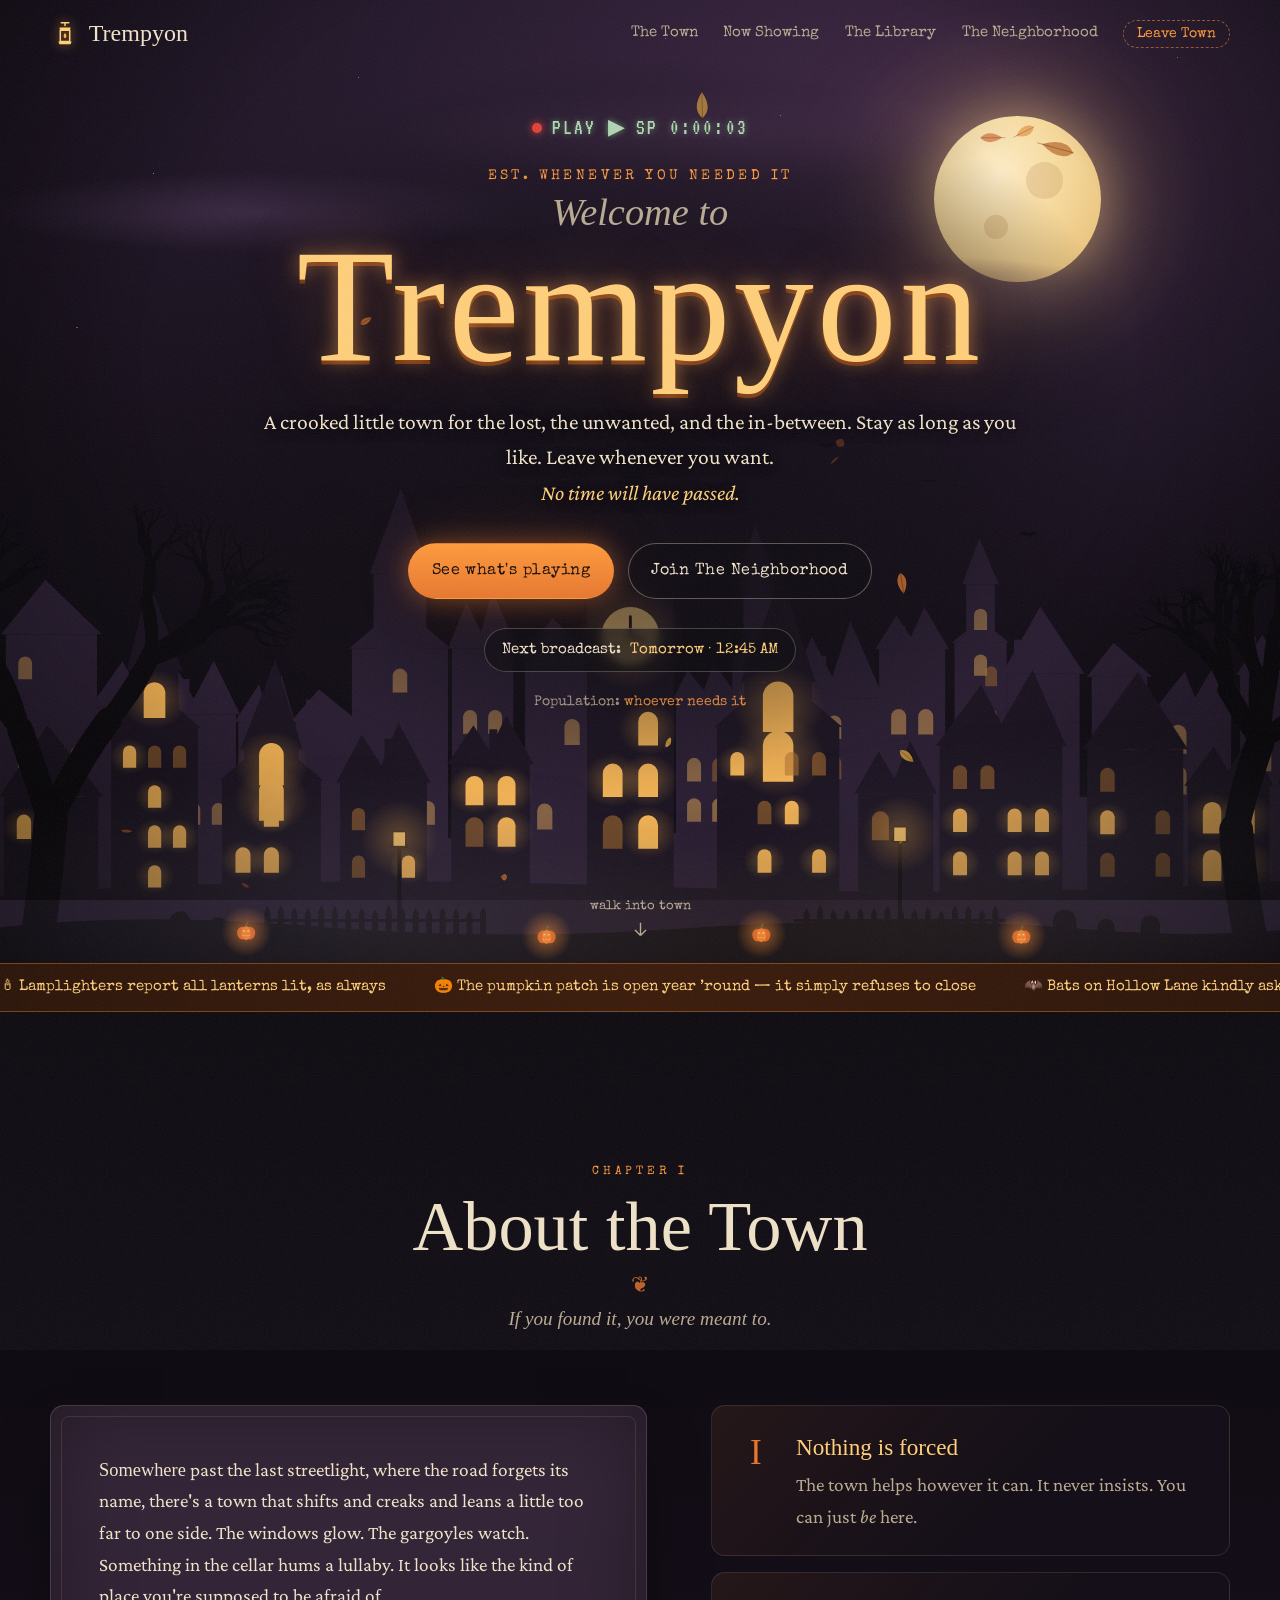
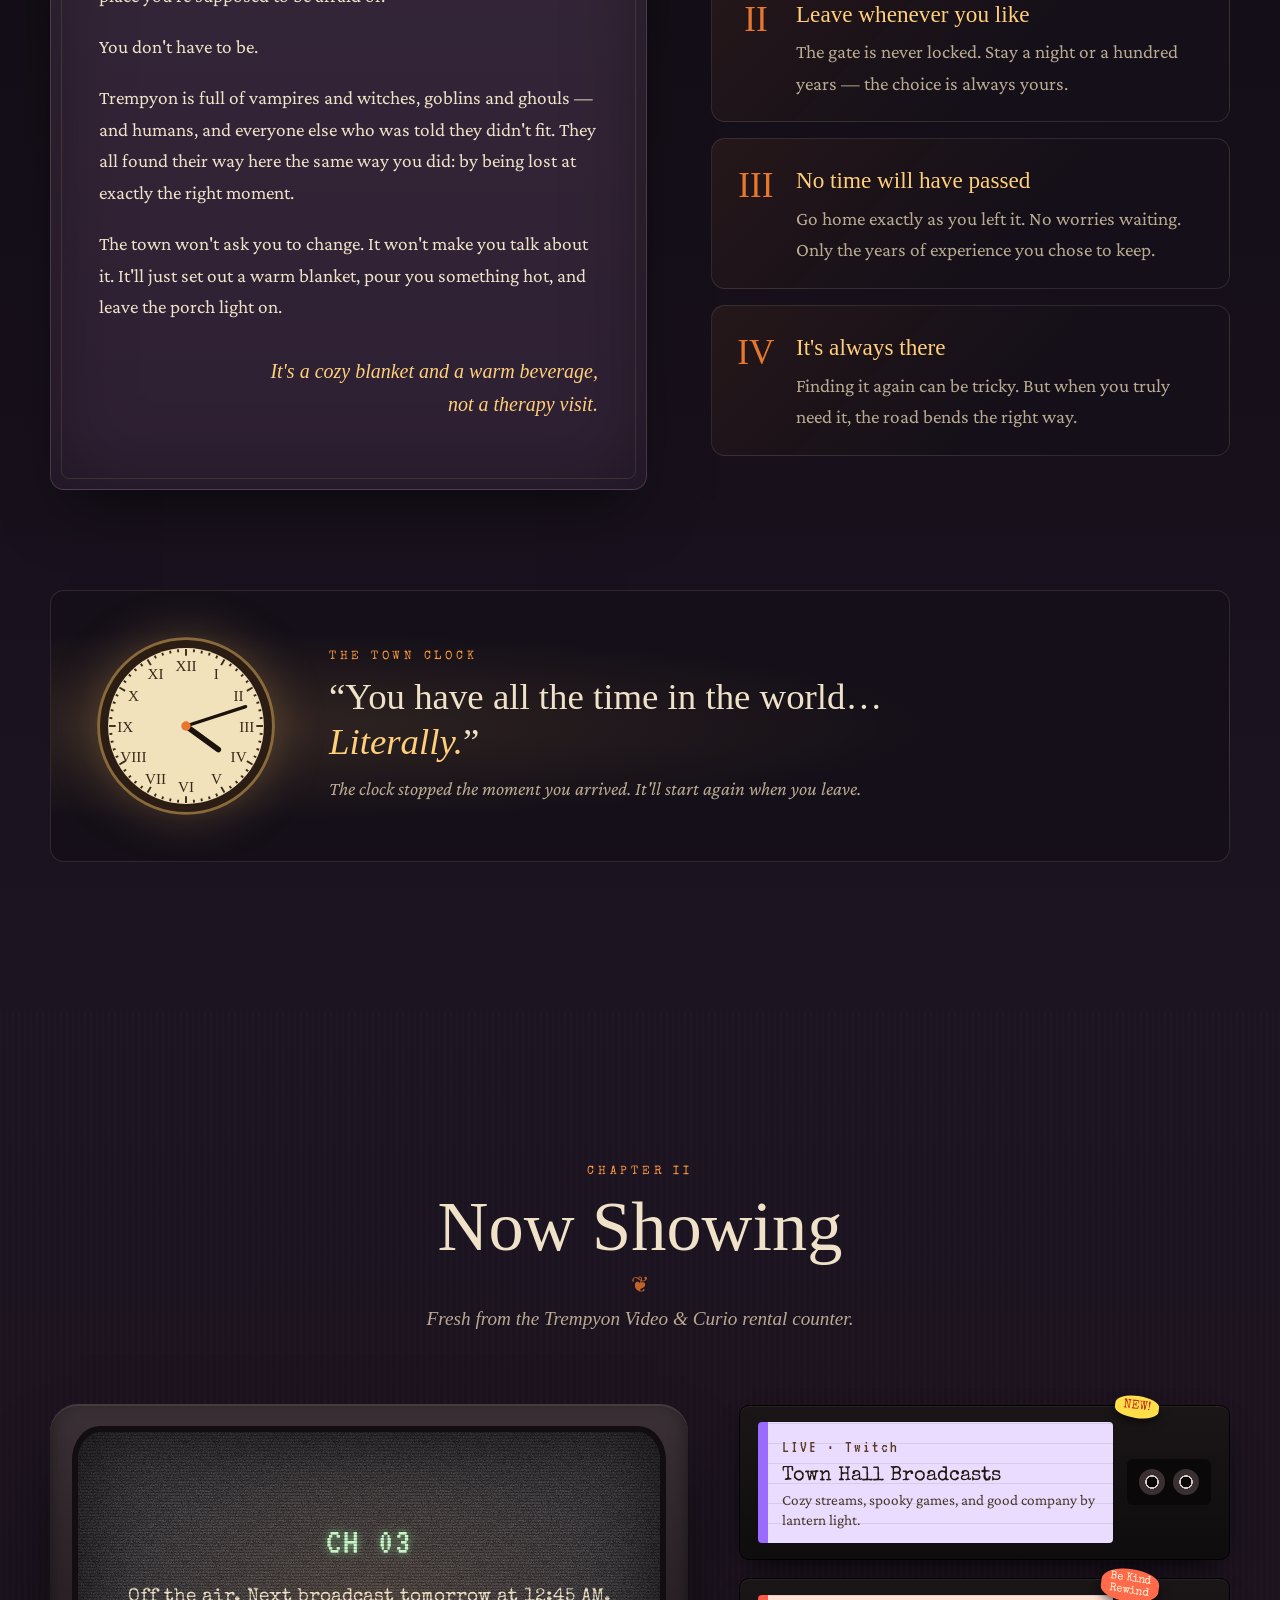
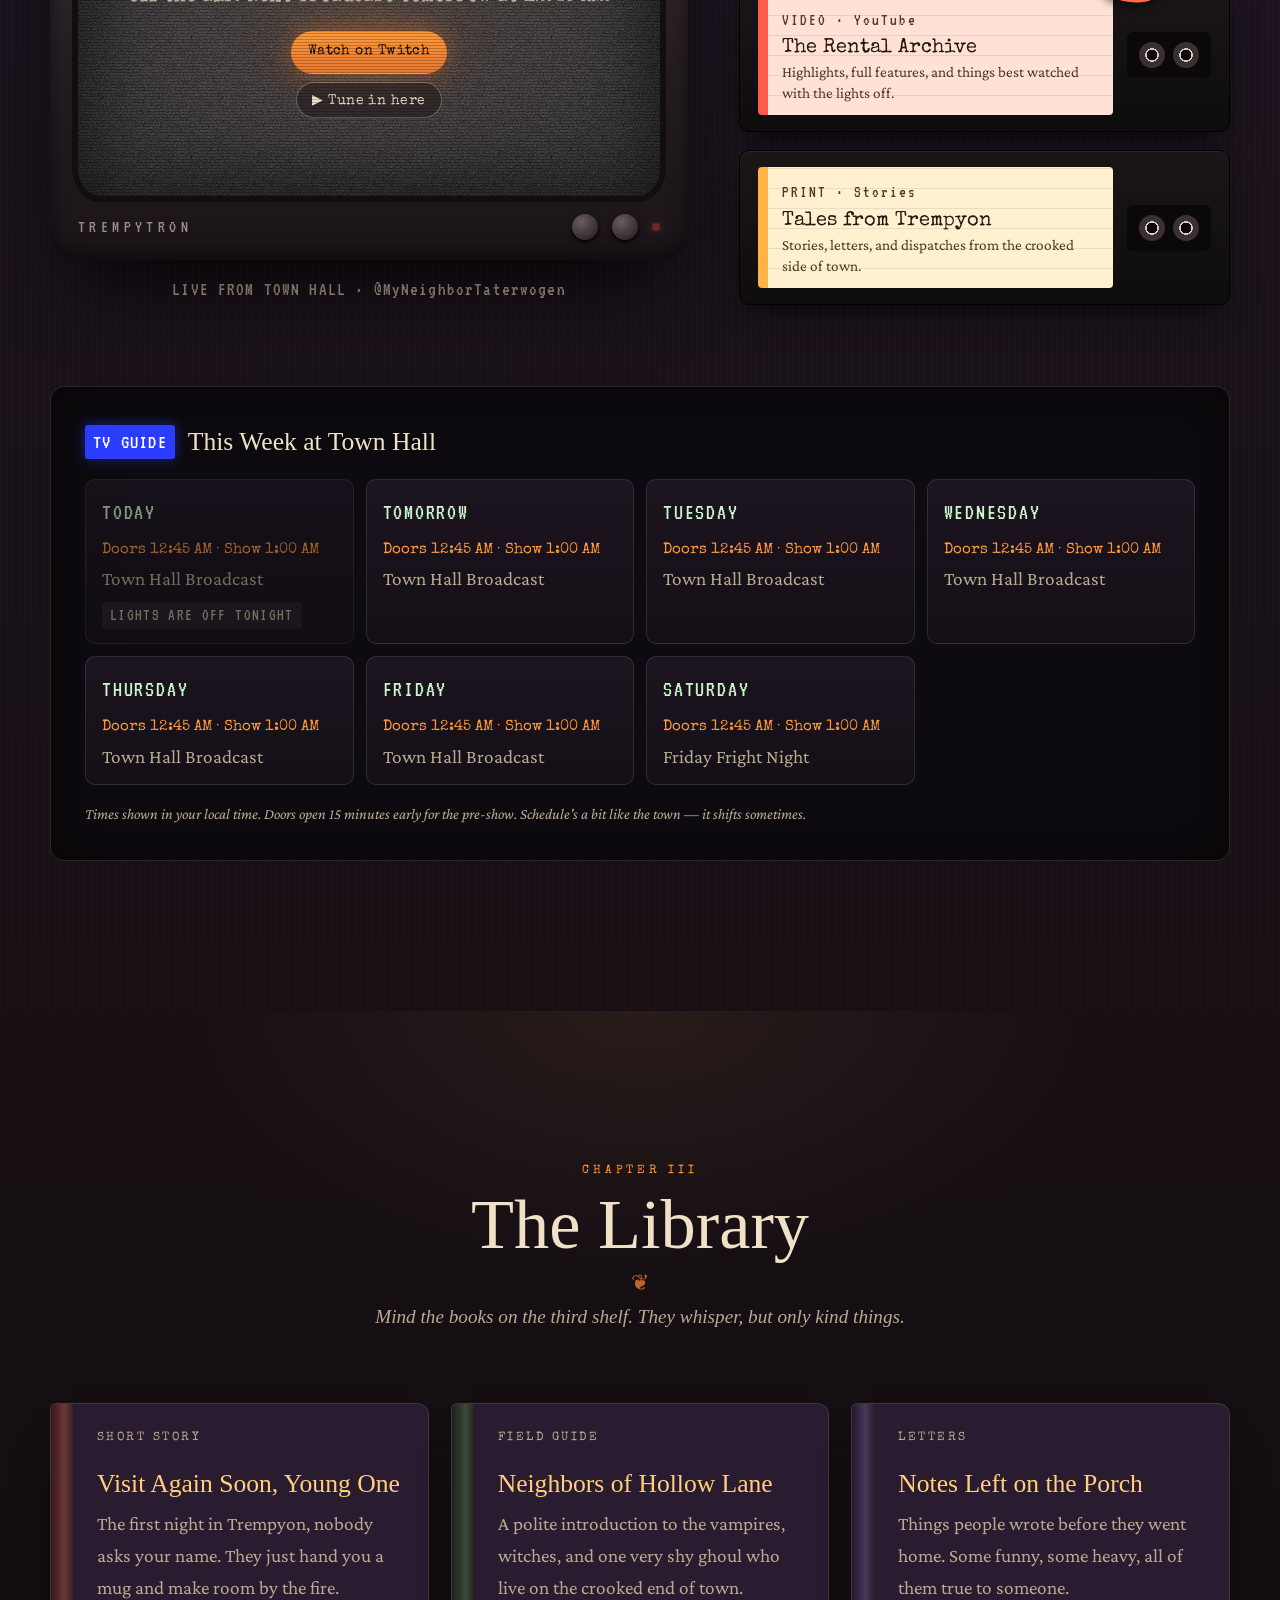
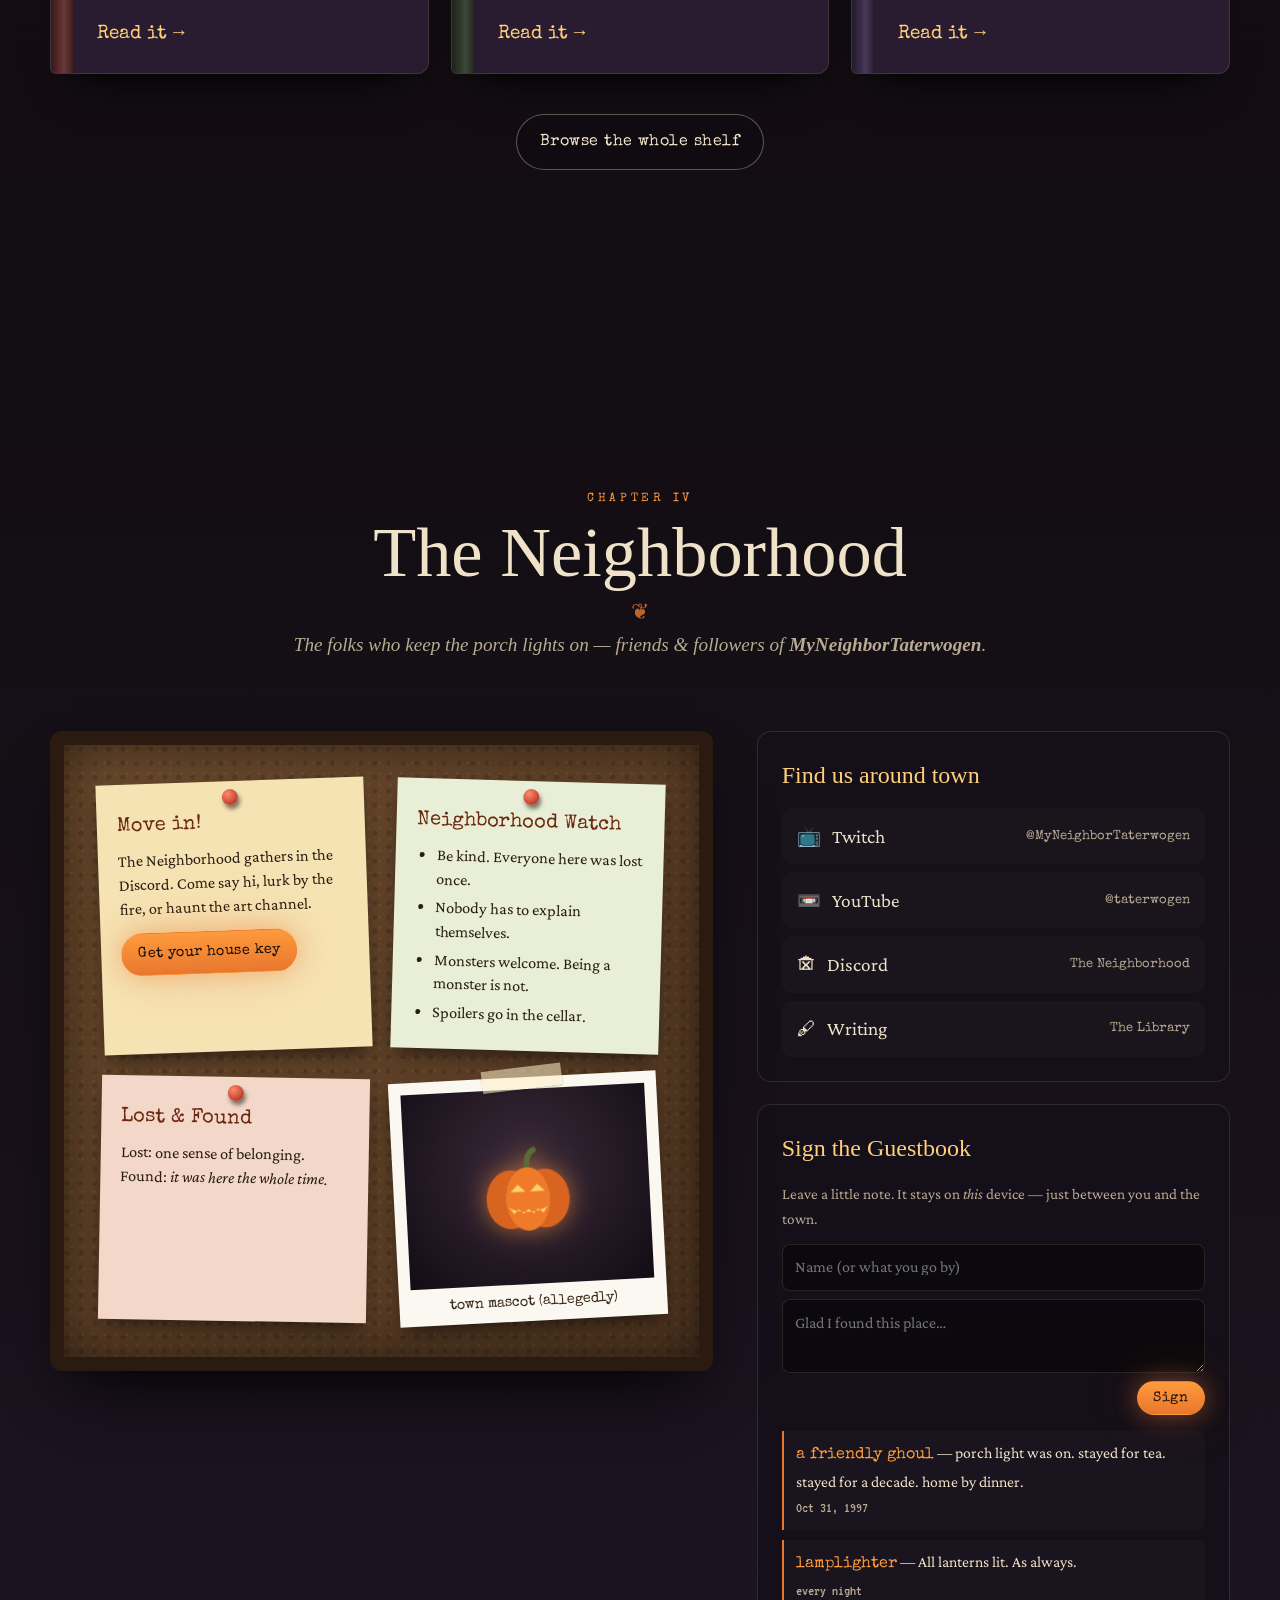
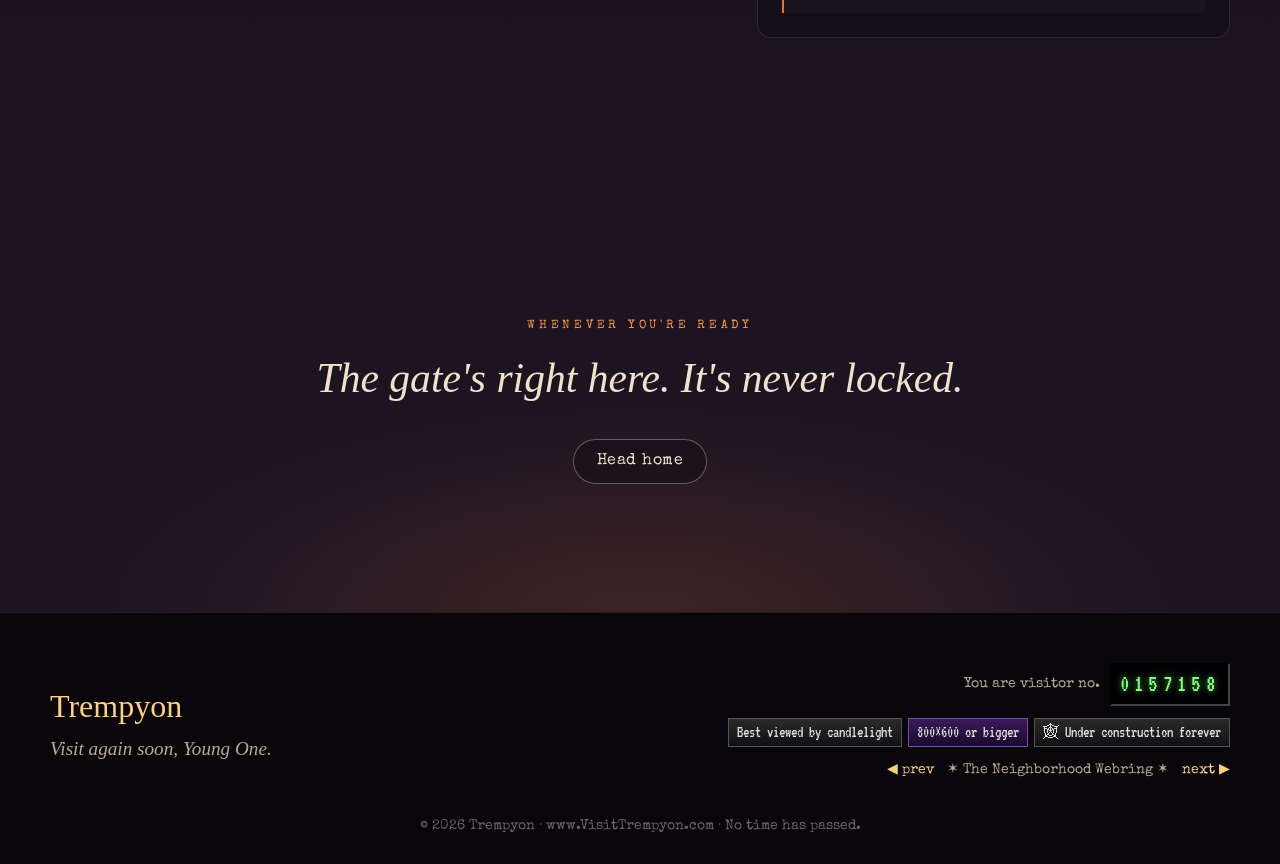
==== index.html @ 25bb3f37 "First Commit" ====
<!doctype html>
<html lang="en">
<head>
  <meta charset="utf-8">
  <meta name="viewport" content="width=device-width, initial-scale=1">
  <title>Trempyon · Visit Again Soon, Young One</title>
  <meta name="description" content="Trempyon — a cozy, crooked little town for the lost and unwanted. Streams, videos, stories, and The Neighborhood, home of MyNeighborTaterwogen's community.">
  <meta name="theme-color" content="#0d0a10">
  <link rel="canonical" href="https://www.visittrempyon.com/">

  <meta property="og:type" content="website">
  <meta property="og:url" content="https://www.visittrempyon.com/">
  <meta property="og:title" content="Trempyon · Visit Again Soon, Young One">
  <meta property="og:description" content="A town for the lost and the unwanted. Stay as long as you like. Leave whenever you want. No time will have passed.">
  <meta name="twitter:card" content="summary_large_image">

  <link rel="icon" href="assets/favicon.svg" type="image/svg+xml">

  <link rel="preconnect" href="https://fonts.googleapis.com">
  <link rel="preconnect" href="https://fonts.gstatic.com" crossorigin>
  <link href="https://fonts.googleapis.com/css2?family=Crimson+Pro:ital,wght@0,400;0,500;0,600;1,400&family=IM+Fell+English:ital@0;1&family=IM+Fell+English+SC&family=Special+Elite&family=VT323&display=swap" rel="stylesheet">
  <link rel="stylesheet" href="css/styles.css?v=4">
</head>
<body>
  <a class="skip" href="#main">Skip to the town square</a>

  <!-- Ambient layers -->
  <canvas id="leaves" aria-hidden="true"></canvas>
  <div class="grain" aria-hidden="true"></div>
  <div class="vignette" aria-hidden="true"></div>

  <!-- ============ NAV ============ -->
  <header class="nav" id="top">
    <a class="nav__brand" href="#top" aria-label="Trempyon home">
      <svg class="nav__mark" viewBox="0 0 32 32" aria-hidden="true"><use href="#lantern"/></svg>
      <span>Trempyon</span>
    </a>
    <a class="live-pill" id="live-pill" data-link="twitch" href="#" target="_blank" rel="noopener" hidden><span class="live-pill__dot"></span>LIVE</a>
    <button class="nav__toggle" aria-expanded="false" aria-controls="nav-links">
      <span class="sr">Menu</span><span></span><span></span><span></span>
    </button>
    <nav id="nav-links" class="nav__links" aria-label="Main">
      <a href="#town">The Town</a>
      <a href="#showing">Now Showing</a>
      <a href="#library">The Library</a>
      <a href="#neighborhood">The Neighborhood</a>
      <button class="nav__leave" data-leave>Leave Town</button>
    </nav>
  </header>

  <main id="main">

    <!-- ============ HERO ============ -->
    <section class="hero" aria-labelledby="hero-title">
      <div class="sky" aria-hidden="true">
        <div class="stars"></div>
        <div class="moon"><div class="moon__glow"></div></div>
        <div class="clouds"></div>
      </div>

      <svg id="skyline" class="skyline" viewBox="0 0 1440 640" preserveAspectRatio="xMidYMax slice" aria-hidden="true"></svg>
      <div class="fog fog--1" aria-hidden="true"></div>
      <div class="fog fog--2" aria-hidden="true"></div>

      <div class="hero__content">
        <p class="osd" aria-hidden="true"><span class="osd__dot"></span>PLAY ▶ <span id="osd-clock">SP 0:00:00</span></p>
        <p class="hero__kicker">Est. Whenever You Needed It</p>
        <h1 id="hero-title" class="hero__title">
          <span class="hero__welcome">Welcome to</span>
          <span class="hero__name warp" data-text="Trempyon">Trempyon</span>
        </h1>
        <p class="hero__lede">A crooked little town for the lost, the unwanted, and the in‑between.
          Stay as long as you like. Leave whenever you want.<br><em>No time will have passed.</em></p>
        <div class="hero__cta">
          <a class="btn btn--ember" href="#showing">See what's playing</a>
          <a class="btn btn--ghost" data-link="discord" href="#neighborhood" target="_blank" rel="noopener">Join The Neighborhood</a>
        </div>
        <a class="status-chip" id="hero-status" href="#showing" hidden></a>
        <p class="hero__pop">Population: <span id="population">whoever needs it</span></p>
      </div>

      <a class="scroll-cue" href="#town" aria-label="Walk into town">
        <span>walk into town</span>
        <svg viewBox="0 0 24 24" aria-hidden="true"><path d="M12 4v14m0 0-6-6m6 6 6-6" fill="none" stroke="currentColor" stroke-width="1.5"/></svg>
      </a>
    </section>

    <!-- ============ TICKER ============ -->
    <div class="ticker" aria-label="Town announcements">
      <div class="ticker__track">
        <span>🕯 Lamplighters report all lanterns lit, as always</span>
        <span>🎃 The pumpkin patch is open year ’round — it simply refuses to close</span>
        <span>🦇 Bats on Hollow Lane kindly ask you to stop waving back, it makes them shy</span>
        <span>☕ Cider is warm at the Crooked Kettle. It is always warm.</span>
        <span>🕰 Town clock still says the same time. Nobody minds.</span>
        <span>📼 Be kind, rewind</span>
        <span>🕯 Lamplighters report all lanterns lit, as always</span>
        <span>🎃 The pumpkin patch is open year ’round — it simply refuses to close</span>
        <span>🦇 Bats on Hollow Lane kindly ask you to stop waving back, it makes them shy</span>
        <span>☕ Cider is warm at the Crooked Kettle. It is always warm.</span>
        <span>🕰 Town clock still says the same time. Nobody minds.</span>
        <span>📼 Be kind, rewind</span>
      </div>
    </div>

    <!-- ============ THE TOWN ============ -->
    <section id="town" class="section town">
      <div class="wrap">
        <header class="section__head reveal">
          <p class="eyebrow">Chapter I</p>
          <h2>About the Town</h2>
          <p class="section__sub">If you found it, you were meant to.</p>
        </header>

        <div class="town__grid">
          <article class="letter reveal">
            <p class="letter__drop">Somewhere</p>
            <p>past the last streetlight, where the road forgets its name, there's a town that shifts and creaks and
              leans a little too far to one side. The windows glow. The gargoyles watch. Something in the cellar hums a
              lullaby. It looks like the kind of place you're supposed to be afraid of.</p>
            <p>You don't have to be.</p>
            <p>Trempyon is full of vampires and witches, goblins and ghouls — and humans, and everyone else who
              was told they didn't fit. They all found their way here the same way you did: by being lost
              at exactly the right moment.</p>
            <p>The town won't ask you to change. It won't make you talk about it. It'll just set out a warm blanket,
              pour you something hot, and leave the porch light on.</p>
            <p class="letter__sign">It's a cozy blanket and a warm beverage,<br>not a therapy visit.</p>
          </article>

          <ol class="signs" aria-label="The town's promises">
            <li class="sign reveal">
              <span class="sign__num">I</span>
              <h3>Nothing is forced</h3>
              <p>The town helps however it can. It never insists. You can just <em>be</em> here.</p>
            </li>
            <li class="sign reveal">
              <span class="sign__num">II</span>
              <h3>Leave whenever you like</h3>
              <p>The gate is never locked. Stay a night or a hundred years — the choice is always yours.</p>
            </li>
            <li class="sign reveal">
              <span class="sign__num">III</span>
              <h3>No time will have passed</h3>
              <p>Go home exactly as you left it. No worries waiting. Only the years of experience you chose to keep.</p>
            </li>
            <li class="sign reveal">
              <span class="sign__num">IV</span>
              <h3>It's always there</h3>
              <p>Finding it again can be tricky. But when you truly need it, the road bends the right way.</p>
            </li>
          </ol>
        </div>

        <div class="clocktower reveal">
          <svg class="clock" viewBox="0 0 200 200" aria-hidden="true">
            <circle cx="100" cy="100" r="92" class="clock__rim"/>
            <circle cx="100" cy="100" r="82" class="clock__face"/>
            <g class="clock__ticks"></g>
            <line id="clock-h" x1="100" y1="100" x2="100" y2="58" class="clock__hand clock__hand--h"/>
            <line id="clock-m" x1="100" y1="100" x2="100" y2="34" class="clock__hand clock__hand--m"/>
            <circle cx="100" cy="100" r="5" class="clock__pin"/>
          </svg>
          <div>
            <p class="eyebrow">The Town Clock</p>
            <p class="clocktower__quote">“You have all the time in the world…<br><em>Literally.</em>”</p>
            <p class="clocktower__note">The clock stopped the moment you arrived. It'll start again when you leave.</p>
          </div>
        </div>
      </div>
    </section>

    <!-- ============ NOW SHOWING ============ -->
    <section id="showing" class="section showing">
      <div class="wrap">
        <header class="section__head reveal">
          <p class="eyebrow">Chapter II</p>
          <h2>Now Showing</h2>
          <p class="section__sub">Fresh from the Trempyon Video &amp; Curio rental counter.</p>
        </header>

        <div class="showing__grid">
          <!-- CRT TV with Twitch embed -->
          <figure class="crt reveal">
            <div class="crt__body">
              <div class="crt__screen">
                <div id="twitch-slot" class="crt__embed"></div>
                <div class="crt__static" id="crt-static">
                  <p class="vt" id="crt-ch">CH 03</p>
                  <p class="crt__msg" id="crt-msg">Tuning in to the town broadcast…</p>
                  <a class="btn btn--ember btn--sm" data-link="twitch" href="#" target="_blank" rel="noopener">Watch on Twitch</a>
                </div>
                <div class="crt__scan" aria-hidden="true"></div>
              </div>
              <div class="crt__panel" aria-hidden="true">
                <span class="crt__brand">TREMPYTRON</span>
                <span class="crt__knob"></span><span class="crt__knob"></span>
                <span class="crt__led"></span>
              </div>
            </div>
            <figcaption class="vt">LIVE FROM TOWN HALL · <span data-handle>@MyNeighborTaterwogen</span></figcaption>
          </figure>

          <!-- VHS shelf -->
          <div class="shelf">
            <a class="tape tape--twitch reveal" data-link="twitch" href="#" target="_blank" rel="noopener">
              <span class="tape__label">
                <span class="tape__cat">LIVE · Twitch</span>
                <strong>Town Hall Broadcasts</strong>
                <span>Cozy streams, spooky games, and good company by lantern light.</span>
              </span>
              <span class="tape__reels" aria-hidden="true"><i></i><i></i></span>
              <span class="tape__sticker">NEW!</span>
            </a>
            <a class="tape tape--yt reveal" data-link="youtube" href="#" target="_blank" rel="noopener">
              <span class="tape__label">
                <span class="tape__cat">VIDEO · YouTube</span>
                <strong>The Rental Archive</strong>
                <span>Highlights, full features, and things best watched with the lights off.</span>
              </span>
              <span class="tape__reels" aria-hidden="true"><i></i><i></i></span>
              <span class="tape__sticker tape__sticker--late">Be Kind<br>Rewind</span>
            </a>
            <a class="tape tape--write reveal" href="#library">
              <span class="tape__label">
                <span class="tape__cat">PRINT · Stories</span>
                <strong>Tales from Trempyon</strong>
                <span>Stories, letters, and dispatches from the crooked side of town.</span>
              </span>
              <span class="tape__reels" aria-hidden="true"><i></i><i></i></span>
            </a>
          </div>
        </div>

        <div class="schedule reveal">
          <h3 class="schedule__title"><span class="vt">TV GUIDE</span> This Week at Town Hall</h3>
          <p class="notice" id="notice" hidden></p>
          <ul class="schedule__list" id="schedule"></ul>
          <p class="schedule__note">Times shown in <span id="tz">your local time</span>. Doors open <span id="preshow-min">15</span> minutes early for the pre-show. Schedule's a bit like the town — it shifts sometimes.</p>
        </div>
      </div>
    </section>

    <!-- ============ LIBRARY ============ -->
    <section id="library" class="section library">
      <div class="wrap">
        <header class="section__head reveal">
          <p class="eyebrow">Chapter III</p>
          <h2>The Library</h2>
          <p class="section__sub">Mind the books on the third shelf. They whisper, but only kind things.</p>
        </header>

        <div class="books">
          <article class="book reveal">
            <div class="book__spine" style="--spine:#5b2a2a"></div>
            <div class="book__body">
              <p class="book__kind">Short Story</p>
              <h3>Visit Again Soon, Young One</h3>
              <p>The first night in Trempyon, nobody asks your name. They just hand you a mug and make room by the fire.</p>
              <a class="book__link" href="#" data-link="writing">Read it →</a>
            </div>
          </article>
          <article class="book reveal">
            <div class="book__spine" style="--spine:#2f3a2a"></div>
            <div class="book__body">
              <p class="book__kind">Field Guide</p>
              <h3>Neighbors of Hollow Lane</h3>
              <p>A polite introduction to the vampires, witches, and one very shy ghoul who live on the crooked end of town.</p>
              <a class="book__link" href="#" data-link="writing">Read it →</a>
            </div>
          </article>
          <article class="book reveal">
            <div class="book__spine" style="--spine:#3b2a4a"></div>
            <div class="book__body">
              <p class="book__kind">Letters</p>
              <h3>Notes Left on the Porch</h3>
              <p>Things people wrote before they went home. Some funny, some heavy, all of them true to someone.</p>
              <a class="book__link" href="#" data-link="writing">Read it →</a>
            </div>
          </article>
        </div>
        <p class="library__more reveal"><a class="btn btn--ghost" href="#" data-link="writing" target="_blank" rel="noopener">Browse the whole shelf</a></p>
      </div>
    </section>

    <!-- ============ NEIGHBORHOOD ============ -->
    <section id="neighborhood" class="section hood">
      <div class="wrap">
        <header class="section__head reveal">
          <p class="eyebrow">Chapter IV</p>
          <h2>The Neighborhood</h2>
          <p class="section__sub">The folks who keep the porch lights on — friends &amp; followers of <strong>MyNeighborTaterwogen</strong>.</p>
        </header>

        <div class="hood__grid">
          <div class="corkboard reveal" aria-label="Community notice board">
            <div class="note note--a">
              <span class="pin" aria-hidden="true"></span>
              <h3>Move in!</h3>
              <p>The Neighborhood gathers in the Discord. Come say hi, lurk by the fire, or haunt the art channel.</p>
              <a class="btn btn--ember btn--sm" data-link="discord" href="#" target="_blank" rel="noopener">Get your house key</a>
            </div>
            <div class="note note--b">
              <span class="pin" aria-hidden="true"></span>
              <h3>Neighborhood Watch</h3>
              <ul>
                <li>Be kind. Everyone here was lost once.</li>
                <li>Nobody has to explain themselves.</li>
                <li>Monsters welcome. Being a monster is not.</li>
                <li>Spoilers go in the cellar.</li>
              </ul>
            </div>
            <div class="note note--c">
              <span class="pin" aria-hidden="true"></span>
              <h3>Lost &amp; Found</h3>
              <p>Lost: one sense of belonging.<br>Found: <em>it was here the whole time.</em></p>
            </div>
            <div class="note note--d polaroid">
              <span class="tape-strip" aria-hidden="true"></span>
              <div class="polaroid__img" aria-hidden="true">
                <svg viewBox="0 0 100 80"><use href="#pumpkin" x="30" y="22" width="40" height="40"/></svg>
              </div>
              <p class="polaroid__cap">town mascot (allegedly)</p>
            </div>
          </div>

          <aside class="hood__side">
            <div class="panel reveal">
              <h3>Find us around town</h3>
              <ul class="links">
                <li><a data-link="twitch" href="#" target="_blank" rel="noopener"><span class="links__ico">📺</span>Twitch<span class="links__h" data-handle>@MyNeighborTaterwogen</span></a></li>
                <li><a data-link="youtube" href="#" target="_blank" rel="noopener"><span class="links__ico">📼</span>YouTube<span class="links__h" data-yt-handle>@taterwogen</span></a></li>
                <li><a data-link="discord" href="#" target="_blank" rel="noopener"><span class="links__ico">🏚</span>Discord<span class="links__h">The Neighborhood</span></a></li>
                <li><a data-link="writing" href="#" target="_blank" rel="noopener"><span class="links__ico">🖋</span>Writing<span class="links__h">The Library</span></a></li>
              </ul>
            </div>

            <div class="panel guestbook reveal">
              <h3>Sign the Guestbook</h3>
              <p class="guestbook__hint">Leave a little note. It stays on <em>this</em> device — just between you and the town.</p>
              <form id="guestbook-form" autocomplete="off">
                <label class="sr" for="gb-name">Your name</label>
                <input id="gb-name" maxlength="32" placeholder="Name (or what you go by)" required>
                <label class="sr" for="gb-msg">Your note</label>
                <textarea id="gb-msg" maxlength="160" rows="2" placeholder="Glad I found this place…" required></textarea>
                <button class="btn btn--ember btn--sm" type="submit">Sign</button>
              </form>
              <ul id="guestbook" class="guestbook__list"></ul>
            </div>
          </aside>
        </div>
      </div>
    </section>

    <!-- ============ FAREWELL ============ -->
    <section class="farewell">
      <div class="wrap">
        <p class="eyebrow reveal">Whenever you're ready</p>
        <p class="farewell__line reveal">The gate's right here. It's never locked.</p>
        <button class="btn btn--ghost reveal" data-leave>Head home</button>
      </div>
    </section>
  </main>

  <!-- ============ FOOTER ============ -->
  <footer class="foot">
    <div class="wrap foot__inner">
      <div class="foot__brand">
        <p class="foot__name">Trempyon</p>
        <p class="foot__tag">Visit again soon, Young One.</p>
      </div>
      <div class="foot__retro">
        <p class="counter" aria-label="Visitor counter">
          <span class="counter__label">You are visitor no.</span>
          <span class="counter__digits" id="counter">0000000</span>
        </p>
        <p class="badges">
          <span class="badge">Best viewed by candlelight</span>
          <span class="badge badge--alt">800×600 or bigger</span>
          <span class="badge">🕸 Under construction forever</span>
        </p>
        <nav class="webring" aria-label="Webring">
          <a href="#top">◀ prev</a><span>✶ The Neighborhood Webring ✶</span><a href="#top">next ▶</a>
        </nav>
      </div>
    </div>
    <p class="foot__fine">© <span id="year"></span> Trempyon · www.VisitTrempyon.com · No time has passed.</p>
  </footer>

  <!-- ============ LEAVE OVERLAY ============ -->
  <div class="leave" id="leave" role="dialog" aria-modal="true" aria-labelledby="leave-line" hidden>
    <p class="leave__line" id="leave-line">Visit again soon, Young One.</p>
    <p class="leave__sub">…and you're right back where you started.</p>
  </div>

  <!-- ============ SVG SYMBOLS ============ -->
  <svg width="0" height="0" style="position:absolute" aria-hidden="true">
    <symbol id="lantern" viewBox="0 0 32 32">
      <path d="M12 4h8M16 4v3" stroke="currentColor" stroke-width="1.6" fill="none" stroke-linecap="round"/>
      <path d="M10 9h12l-1 3H11z" fill="currentColor"/>
      <path d="M11 12h10v12H11z" fill="none" stroke="currentColor" stroke-width="1.6"/>
      <path d="M16 15c-1.6 2-2 3.4-.8 5 .4.6 1.3.6 1.7 0 1.2-1.6.7-3-.9-5z" fill="#ffb347"/>
      <path d="M9 24h14l-1 3H10z" fill="currentColor"/>
    </symbol>
    <symbol id="pumpkin" viewBox="0 0 40 40">
      <path d="M20 9c0-3 1-5 3-6" stroke="#5c6b33" stroke-width="2.4" fill="none" stroke-linecap="round"/>
      <ellipse cx="13" cy="23" rx="10" ry="12" fill="#d8641f"/>
      <ellipse cx="27" cy="23" rx="10" ry="12" fill="#d8641f"/>
      <ellipse cx="20" cy="23" rx="9" ry="13" fill="#ee7a2a"/>
      <path d="M13 20l3-3 3 3zM21 20l3-3 3 3z" fill="#ffd36b"/>
      <path d="M12 26c3 3 13 3 16 0l-2 3-2-2-2 2-2-2-2 2-2-2-2 2z" fill="#ffd36b"/>
    </symbol>
  </svg>

  <script src="js/config.js?v=4"></script>
  <script src="js/main.js?v=4"></script>
</body>
</html>
---- css/styles.css ----
/* ============================================================
   TREMPYON — styles
   Warm 90s Halloween, dark & cozy, modern bones.
   ============================================================ */

:root {
  --night:    #0d0a10;
  --night-2:  #140f18;
  --plum:     #1d1422;
  --plum-2:   #2a1c30;
  --plum-3:   #3b2843;
  --ember:    #e8772e;
  --pumpkin:  #ff9a3c;
  --candle:   #ffcf7a;
  --bone:     #efe2c8;
  --bone-dim: #b9ab92;
  --moss:     #7b8650;
  --blood:    #8e2b2b;
  --line:     rgba(239, 226, 200, .12);

  --f-display: "IM Fell English", Georgia, serif;
  --f-sc:      "IM Fell English SC", Georgia, serif;
  --f-body:    "Crimson Pro", Georgia, serif;
  --f-type:    "Special Elite", "Courier New", monospace;
  --f-vt:      "VT323", "Courier New", monospace;

  --wrap: 1180px;
  --radius: 14px;
  --glow-ember: 0 0 24px rgba(232, 119, 46, .45), 0 0 60px rgba(232, 119, 46, .18);
}

*, *::before, *::after { box-sizing: border-box; }
html { scroll-behavior: smooth; -webkit-text-size-adjust: 100%; }
body {
  margin: 0;
  background: var(--night);
  color: var(--bone);
  font-family: var(--f-body);
  font-size: clamp(1.05rem, .98rem + .3vw, 1.2rem);
  line-height: 1.65;
  overflow-x: hidden;
  -webkit-font-smoothing: antialiased;
}
img, svg { display: block; max-width: 100%; }
a { color: var(--candle); }
a:hover { color: var(--pumpkin); }
::selection { background: var(--ember); color: var(--night); }

.sr { position: absolute !important; width: 1px; height: 1px; overflow: hidden; clip: rect(0 0 0 0); white-space: nowrap; }
.skip { position: absolute; left: 1rem; top: -4rem; z-index: 100; background: var(--ember); color: var(--night); padding: .5rem 1rem; border-radius: 8px; }
.skip:focus { top: 1rem; }
:focus-visible { outline: 2px dashed var(--candle); outline-offset: 4px; }

.wrap { width: min(var(--wrap), 100% - 32px); margin-inline: auto; }
.vt { font-family: var(--f-vt); letter-spacing: .06em; }

/* ---------- ambient layers ---------- */
#leaves { position: fixed; inset: 0; pointer-events: none; z-index: 40; }
.grain {
  position: fixed; inset: -50%; pointer-events: none; z-index: 41; opacity: .07;
  background-image: url("data:image/svg+xml;utf8,<svg xmlns='http://www.w3.org/2000/svg' width='160' height='160'><filter id='n'><feTurbulence type='fractalNoise' baseFrequency='.9' numOctaves='2' stitchTiles='stitch'/></filter><rect width='100%' height='100%' filter='url(%23n)'/></svg>");
  animation: grain 1.2s steps(6) infinite;
}
@keyframes grain {
  0%{transform:translate(0,0)} 20%{transform:translate(-3%,2%)} 40%{transform:translate(2%,-3%)}
  60%{transform:translate(-2%,-1%)} 80%{transform:translate(3%,3%)} 100%{transform:translate(0,0)}
}
.vignette {
  position: fixed; inset: 0; pointer-events: none; z-index: 39;
  background: radial-gradient(ellipse at 50% 40%, transparent 55%, rgba(0,0,0,.55) 100%);
}

/* ---------- buttons ---------- */
.btn {
  display: inline-flex; align-items: center; gap: .5em;
  font-family: var(--f-type); font-size: 1rem; letter-spacing: .03em;
  padding: .85em 1.4em; border-radius: 999px; border: 1px solid transparent;
  text-decoration: none; cursor: pointer; transition: transform .25s, box-shadow .25s, background .25s, color .25s;
}
.btn--sm { font-size: .9rem; padding: .6em 1.1em; }
.btn--ember { background: linear-gradient(180deg, var(--pumpkin), var(--ember)); color: #1b0e06; box-shadow: var(--glow-ember); }
.btn--ember:hover { color: #1b0e06; transform: translateY(-2px); box-shadow: 0 0 30px rgba(255,154,60,.65), 0 0 80px rgba(232,119,46,.3); }
.btn--ghost { background: rgba(13,10,16,.4); color: var(--bone); border-color: rgba(239,226,200,.35); backdrop-filter: blur(4px); }
.btn--ghost:hover { color: var(--candle); border-color: var(--candle); transform: translateY(-2px); }

/* ---------- nav ---------- */
.nav {
  position: fixed; top: 0; inset-inline: 0; z-index: 50;
  display: flex; align-items: center; justify-content: space-between;
  padding: 14px max(16px, calc((100% - var(--wrap)) / 2));
  transition: background .4s, backdrop-filter .4s, padding .4s;
}
.nav.is-scrolled { background: rgba(13,10,16,.78); backdrop-filter: blur(10px); border-bottom: 1px solid var(--line); padding-block: 8px; }
.nav__brand { display: flex; align-items: center; gap: .55rem; color: var(--bone); text-decoration: none; font-family: var(--f-sc); font-size: 1.5rem; }
.nav__brand:hover { color: var(--candle); }
.nav__mark { width: 30px; height: 30px; color: var(--candle); filter: drop-shadow(0 0 6px rgba(255,179,71,.6)); }
.nav__links { display: flex; align-items: center; gap: clamp(.8rem, 2vw, 2rem); }
.nav__links a { color: var(--bone-dim); text-decoration: none; font-family: var(--f-type); font-size: .95rem; position: relative; }
.nav__links a::after { content: ""; position: absolute; left: 0; right: 0; bottom: -4px; height: 1px; background: var(--candle); transform: scaleX(0); transition: transform .3s; }
.nav__links a:hover { color: var(--candle); }
.nav__links a:hover::after { transform: scaleX(1); }
.nav__leave { font-family: var(--f-type); font-size: .9rem; background: none; color: var(--pumpkin); border: 1px dashed rgba(255,154,60,.5); border-radius: 999px; padding: .4em .9em; cursor: pointer; }
.nav__leave:hover { background: rgba(232,119,46,.12); }
.nav__toggle { display: none; background: none; border: 0; padding: 8px; cursor: pointer; }
.nav__toggle span:not(.sr) { display: block; width: 24px; height: 2px; background: var(--bone); margin: 5px 0; transition: transform .3s, opacity .3s; }

@media (max-width: 820px) {
  .nav__toggle { display: block; z-index: 2; }
  .nav__links {
    position: fixed; inset: 0; flex-direction: column; justify-content: center; gap: 1.6rem;
    background: rgba(13,10,16,.97); opacity: 0; pointer-events: none; transition: opacity .35s;
  }
  .nav__links a { font-size: 1.4rem; }
  .nav.is-open .nav__links { opacity: 1; pointer-events: auto; }
  .nav.is-open .nav__toggle span:nth-child(2) { transform: translateY(7px) rotate(45deg); }
  .nav.is-open .nav__toggle span:nth-child(3) { opacity: 0; }
  .nav.is-open .nav__toggle span:nth-child(4) { transform: translateY(-7px) rotate(-45deg); }
}

/* ---------- live indicators ---------- */
.live-pill {
  display: inline-flex; align-items: center; gap: .45rem; margin-left: .9rem; margin-right: auto;
  font-family: var(--f-vt); font-size: 1.15rem; letter-spacing: .12em; text-decoration: none;
  color: #fff; background: #d8261a; padding: .05rem .65rem; border-radius: 4px;
  box-shadow: 0 0 16px rgba(255,74,58,.6);
}
.live-pill[hidden] { display: none; }
.live-pill:hover { color: #fff; background: #ff3b2b; }
.live-pill__dot, .status-chip__dot { width: 8px; height: 8px; border-radius: 50%; background: #fff; animation: blink 1.4s steps(1) infinite; flex: none; }
.status-chip {
  display: inline-flex; align-items: center; flex-wrap: wrap; justify-content: center; gap: .3rem .55rem; margin-top: 1.8rem;
  padding: .55rem 1.1rem; border-radius: 999px; text-decoration: none; font-family: var(--f-type); font-size: .92rem;
  color: var(--bone); background: rgba(13,10,16,.6); border: 1px solid rgba(239,226,200,.25); backdrop-filter: blur(4px);
}
.status-chip[hidden] { display: none; }
.status-chip:hover { color: var(--candle); border-color: var(--candle); }
.status-chip b { font-weight: 400; color: var(--candle); }
.status-chip.is-live { background: rgba(160,20,12,.55); border-color: #ff4a3a; box-shadow: 0 0 24px rgba(255,74,58,.45); }
.status-chip.is-live b { color: #fff; }
.status-chip__sub { flex-basis: 100%; color: var(--bone); opacity: .85; font-size: .85rem; }
.status-chip.is-soon, .status-chip.is-late, .status-chip.is-notice { border-color: rgba(255,154,60,.6); }
.crt__static .vt.is-live { color: #ff6a5a; text-shadow: 0 0 10px rgba(255,74,58,.8); }
.crt__led { opacity: .35; }
.crt__led.is-live { opacity: 1; animation: blink 1.4s steps(1) infinite; }
.hero__pop { margin-top: 1.2rem !important; }

/* ---------- hero ---------- */
.hero {
  position: relative; min-height: 100svh; display: grid; place-items: center;
  overflow: hidden; isolation: isolate;
  background: radial-gradient(ellipse 120% 80% at 70% 10%, #3a2440 0%, #22162a 35%, #120c16 70%, var(--night) 100%);
}
.sky { position: absolute; inset: 0; z-index: -3; }
.stars {
  position: absolute; inset: 0;
  background-image:
    radial-gradient(1px 1px at 12% 18%, #fff8 50%, transparent 51%),
    radial-gradient(1px 1px at 28% 8%,  #fff6 50%, transparent 51%),
    radial-gradient(1.5px 1.5px at 44% 22%, #ffe9b5aa 50%, transparent 51%),
    radial-gradient(1px 1px at 61% 12%, #fff7 50%, transparent 51%),
    radial-gradient(1px 1px at 83% 26%, #fff6 50%, transparent 51%),
    radial-gradient(1px 1px at 92% 6%,  #fff8 50%, transparent 51%),
    radial-gradient(1.5px 1.5px at 6% 34%, #fff5 50%, transparent 51%),
    radial-gradient(1px 1px at 52% 4%,  #fff6 50%, transparent 51%),
    radial-gradient(1px 1px at 36% 30%, #fff4 50%, transparent 51%),
    radial-gradient(1px 1px at 74% 36%, #fff4 50%, transparent 51%);
  animation: twinkle 6s ease-in-out infinite alternate;
}
@keyframes twinkle { to { opacity: .55; } }
.moon {
  position: absolute; right: clamp(6%, 14vw, 18%); top: 12%;
  width: clamp(90px, 13vw, 170px); aspect-ratio: 1; border-radius: 50%;
  background: radial-gradient(circle at 38% 35%, #fff4d6 0%, #f6dca0 45%, #e3b66a 100%);
  box-shadow: 0 0 60px rgba(255,214,140,.55), 0 0 160px rgba(255,180,90,.25);
}
.moon::before, .moon::after { content: ""; position: absolute; border-radius: 50%; background: rgba(170,120,60,.22); }
.moon::before { width: 22%; height: 22%; left: 55%; top: 28%; }
.moon::after  { width: 14%; height: 14%; left: 30%; top: 60%; }
.moon__glow { position: absolute; inset: -80%; border-radius: 50%; background: radial-gradient(circle, rgba(255,200,120,.16), transparent 60%); animation: breathe 7s ease-in-out infinite; }
@keyframes breathe { 50% { transform: scale(1.08); opacity: .7; } }
.clouds {
  position: absolute; inset: 0;
  background:
    radial-gradient(ellipse 30% 6% at 20% 22%, rgba(80,55,90,.55), transparent 70%),
    radial-gradient(ellipse 25% 5% at 70% 30%, rgba(60,40,70,.6), transparent 70%),
    radial-gradient(ellipse 35% 7% at 55% 14%, rgba(90,60,95,.35), transparent 70%);
  animation: drift 70s linear infinite alternate;
}
@keyframes drift { to { transform: translateX(-8%); } }

.skyline { position: absolute; inset: auto 0 0 0; width: 100%; height: 64%; z-index: -2; }
.skyline .far   { fill: #2a1d33; }
.skyline .mid   { fill: #1a1220; }
.skyline .near  { fill: #0b080d; }
.skyline .win   { fill: #ffbe5c; }
.skyline .win.dim { fill: #b9772f; opacity: .55; }
.skyline .win.flicker { animation: flicker 4s infinite steps(1); }
.skyline .far .win, .skyline .win.far-w { opacity: .45; }
.skyline .glow { fill: url(#winGlow); }
.skyline .jack { animation: jack 3s ease-in-out infinite alternate; }
.skyline .bat  { fill: #0b080d; }
@keyframes flicker { 0%,100%{opacity:1} 43%{opacity:.4} 45%{opacity:1} 71%{opacity:.7} 73%{opacity:1} }
@keyframes jack { to { opacity: .7; } }

.fog { position: absolute; left: -10%; right: -10%; height: 40%; bottom: -6%; z-index: -1; pointer-events: none; filter: blur(18px); }
.fog--1 { background: radial-gradient(ellipse 40% 50% at 30% 70%, rgba(190,170,210,.14), transparent 70%), radial-gradient(ellipse 40% 50% at 80% 60%, rgba(190,170,210,.11), transparent 70%); animation: fog 38s ease-in-out infinite alternate; }
.fog--2 { background: radial-gradient(ellipse 50% 40% at 60% 80%, rgba(255,200,150,.08), transparent 70%); animation: fog 52s ease-in-out infinite alternate-reverse; }
@keyframes fog { to { transform: translateX(8%); } }

.hero__content { position: relative; z-index: 2; text-align: center; padding: 110px 16px 26vh; max-width: 900px; }
.hero__content::before {
  content: ""; position: absolute; inset: 60px -12% 18vh; z-index: -1; pointer-events: none;
  background: radial-gradient(ellipse at center, rgba(13,10,16,.78) 0%, rgba(13,10,16,.45) 45%, transparent 72%);
}
.osd { font-family: var(--f-vt); font-size: 1.35rem; color: #c9f5c9; text-shadow: 0 0 6px rgba(160,255,160,.6); letter-spacing: .1em; margin: 0 0 1.2rem; display: inline-flex; align-items: center; gap: .6rem; opacity: .85; }
.osd__dot { width: 10px; height: 10px; border-radius: 50%; background: #ff4a3a; box-shadow: 0 0 8px #ff4a3a; animation: blink 1.4s steps(1) infinite; }
@keyframes blink { 50% { opacity: 0; } }
.hero__kicker { font-family: var(--f-type); color: var(--pumpkin); letter-spacing: .25em; text-transform: uppercase; font-size: .85rem; margin: 0 0 .4rem; }
.hero__title { margin: 0; line-height: .95; font-weight: 400; }
.hero__welcome { display: block; font-family: var(--f-display); font-style: italic; font-size: clamp(1.4rem, 1rem + 2vw, 2.4rem); color: var(--bone-dim); }
.hero__name {
  display: inline-block; font-family: var(--f-sc); font-size: clamp(4rem, 2rem + 11vw, 10rem);
  color: var(--candle);
  text-shadow: 0 0 18px rgba(255,170,80,.55), 0 0 60px rgba(232,119,46,.35), 0 4px 0 #6b2e0f;
  letter-spacing: .02em;
}
.warp { animation: warp 9s ease-in-out infinite; transform-origin: 50% 80%; }
@keyframes warp {
  0%,100% { transform: skewX(0) scaleY(1); }
  25% { transform: skewX(-1.5deg) scaleY(1.015); }
  55% { transform: skewX(1.2deg) scaleY(.99); }
  80% { transform: skewX(-.4deg); }
}
.hero__lede { font-size: clamp(1.1rem, 1rem + .5vw, 1.35rem); color: var(--bone); max-width: 36em; margin: 1.4rem auto 2rem; text-shadow: 0 2px 12px #000; }
.hero__lede em { color: var(--candle); }
.hero__cta { display: flex; flex-wrap: wrap; justify-content: center; gap: .9rem; }
.hero__pop { font-family: var(--f-type); color: var(--bone-dim); font-size: .9rem; margin-top: 2rem; opacity: .85; }
.hero__pop span { color: var(--pumpkin); }
.scroll-cue { position: absolute; bottom: 22px; left: 50%; transform: translateX(-50%); z-index: 3; display: grid; justify-items: center; gap: 2px; color: var(--bone-dim); text-decoration: none; font-family: var(--f-type); font-size: .8rem; }
.scroll-cue svg { width: 22px; animation: bob 2s ease-in-out infinite; }
@keyframes bob { 50% { transform: translateY(6px); } }

/* ---------- ticker ---------- */
.ticker { position: relative; z-index: 5; overflow: hidden; background: linear-gradient(90deg, #2b1308, #3a1a0a, #2b1308); border-block: 1px solid rgba(255,154,60,.35); }
.ticker__track { display: flex; gap: 3rem; width: max-content; padding: .7rem 0; animation: ticker 70s linear infinite; font-family: var(--f-type); color: var(--candle); font-size: .95rem; white-space: nowrap; }
.ticker:hover .ticker__track { animation-play-state: paused; }
@keyframes ticker { to { transform: translateX(-50%); } }

/* ---------- sections ---------- */
.section { position: relative; padding: clamp(80px, 12vw, 150px) 0; }
.section__head { text-align: center; margin-bottom: clamp(40px, 6vw, 70px); }
.eyebrow { font-family: var(--f-type); text-transform: uppercase; letter-spacing: .3em; font-size: .78rem; color: var(--pumpkin); margin: 0 0 .5rem; }
.section h2 { font-family: var(--f-sc); font-weight: 400; font-size: clamp(2.4rem, 1.6rem + 3.5vw, 4.4rem); line-height: 1; margin: 0; color: var(--bone); }
.section h2::after { content: "❦"; display: block; font-size: 1.4rem; color: var(--ember); margin-top: .8rem; opacity: .8; }
.section__sub { font-family: var(--f-display); font-style: italic; color: var(--bone-dim); font-size: 1.2rem; margin: .4rem 0 0; }

.reveal { opacity: 0; transform: translateY(26px); transition: opacity .9s ease, transform .9s cubic-bezier(.2,.7,.2,1); }
.reveal.is-in { opacity: 1; transform: none; }

/* ---------- town ---------- */
.town { background: linear-gradient(180deg, var(--night) 0%, var(--plum) 100%); }
.town__grid { display: grid; grid-template-columns: 1.15fr 1fr; gap: clamp(28px, 5vw, 64px); align-items: start; }
.letter {
  position: relative; padding: clamp(28px, 4vw, 48px);
  background:
    linear-gradient(180deg, rgba(255,240,210,.05), rgba(255,240,210,.02)),
    var(--plum-2);
  border: 1px solid var(--line); border-radius: var(--radius);
  box-shadow: 0 30px 60px -20px rgba(0,0,0,.6), inset 0 0 80px rgba(0,0,0,.35);
}
.letter::before { content: ""; position: absolute; inset: 10px; border: 1px solid rgba(255,207,122,.12); border-radius: 8px; pointer-events: none; }
.letter p { margin: 0 0 1em; }
.letter__drop { font-family: var(--f-display); font-size: 1.15rem; display: inline; }
.letter__drop::first-letter { float: left; font-family: var(--f-sc); font-size: 4.2em; line-height: .8; color: var(--pumpkin); padding: .08em .1em 0 0; text-shadow: 0 0 20px rgba(232,119,46,.4); }
.letter__drop + p { display: inline; }
.letter__drop + p::after { content: ""; display: block; margin-bottom: 1em; }
.letter__sign { font-family: var(--f-display); font-style: italic; font-size: 1.25rem; color: var(--candle); text-align: right; margin-top: 1.6em !important; }

.signs { list-style: none; padding: 0; margin: 0; display: grid; gap: 16px; }
.sign {
  position: relative; padding: 22px 22px 22px 84px; border-radius: var(--radius);
  background: linear-gradient(135deg, rgba(232,119,46,.08), transparent 60%), var(--night-2);
  border: 1px solid var(--line); transition: transform .35s, border-color .35s, box-shadow .35s;
}
.sign:hover { transform: translateX(6px); border-color: rgba(255,154,60,.45); box-shadow: -8px 0 30px -12px rgba(232,119,46,.5); }
.sign__num { position: absolute; left: 22px; top: 18px; font-family: var(--f-sc); font-size: 2.2rem; color: var(--ember); width: 44px; text-align: center; }
.sign h3 { font-family: var(--f-display); font-weight: 400; font-size: 1.45rem; margin: 0 0 .2rem; color: var(--candle); }
.sign p { margin: 0; color: var(--bone-dim); }

.clocktower {
  display: grid; grid-template-columns: auto 1fr; gap: clamp(20px, 4vw, 48px); align-items: center;
  margin-top: clamp(60px, 8vw, 100px); padding: clamp(24px, 4vw, 40px);
  border-radius: var(--radius); border: 1px solid var(--line);
  background: radial-gradient(ellipse at 15% 50%, rgba(255,190,100,.12), transparent 50%), var(--night-2);
}
.clock { width: clamp(120px, 18vw, 190px); filter: drop-shadow(0 0 24px rgba(255,190,100,.25)); }
.clock__rim  { fill: #2b1d14; stroke: #8a6a3a; stroke-width: 3; }
.clock__face { fill: #f2e2bc; }
.clock__ticks line { stroke: #3b2a1a; stroke-width: 2; }
.clock__ticks text { font-family: var(--f-sc); font-size: 16px; fill: #3b2a1a; text-anchor: middle; dominant-baseline: central; }
.clock__hand { stroke: #1b120c; stroke-linecap: round; transform-origin: 100px 100px; }
.clock__hand--h { stroke-width: 6; }
.clock__hand--m { stroke-width: 3.5; }
.clock__pin { fill: var(--ember); }
.clocktower__quote { font-family: var(--f-display); font-size: clamp(1.5rem, 1.1rem + 1.6vw, 2.3rem); line-height: 1.2; margin: .2rem 0 .6rem; }
.clocktower__quote em { color: var(--candle); }
.clocktower__note { color: var(--bone-dim); margin: 0; font-style: italic; }

/* ---------- now showing ---------- */
.showing {
  background:
    repeating-linear-gradient(90deg, rgba(255,255,255,.012) 0 2px, transparent 2px 6px),
    linear-gradient(180deg, var(--plum) 0%, #170f14 100%);
}
.showing__grid { display: grid; grid-template-columns: 1.3fr 1fr; gap: clamp(28px, 4vw, 52px); align-items: center; }

.crt { margin: 0; }
.crt__body {
  position: relative; padding: clamp(14px, 2.4vw, 28px); padding-bottom: 64px;
  background: linear-gradient(180deg, #3a3036, #241c22 60%, #1a1418);
  border-radius: 28px;
  box-shadow: 0 40px 80px -30px #000, inset 0 2px 0 rgba(255,255,255,.08), inset 0 -6px 18px rgba(0,0,0,.5);
}
.crt__screen {
  position: relative; aspect-ratio: 16/10; border-radius: 22px / 28px; overflow: hidden;
  background: #050506; box-shadow: inset 0 0 50px rgba(0,0,0,.9), 0 0 0 6px #120d10;
}
.crt__embed, .crt__embed iframe { position: absolute; inset: 0; width: 100%; height: 100%; border: 0; }
.crt__static {
  position: absolute; inset: 0; display: grid; place-content: center; justify-items: center; gap: .5rem; text-align: center; padding: 16px;
  background:
    radial-gradient(ellipse at center, rgba(255,190,120,.12), transparent 70%),
    url("data:image/svg+xml;utf8,<svg xmlns='http://www.w3.org/2000/svg' width='120' height='120'><filter id='n'><feTurbulence type='fractalNoise' baseFrequency='1.4' numOctaves='1'/><feColorMatrix values='0 0 0 0 .6  0 0 0 0 .55  0 0 0 0 .6  0 0 0 .5 0'/></filter><rect width='100%' height='100%' filter='url(%23n)'/></svg>"),
    #0b0a0d;
  animation: static .25s steps(3) infinite;
}
.crt__static.is-hidden { display: none; }
@keyframes static { 33% { background-position: 0 0, 40px 20px, 0 0; } 66% { background-position: 0 0, -30px 50px, 0 0; } }
.crt__static .vt { font-size: 2.4rem; color: #c9f5c9; text-shadow: 0 0 8px rgba(160,255,160,.7); margin: 0; }
.crt__msg { font-family: var(--f-type); color: var(--bone); margin: 0 0 .6rem; }
.crt__scan {
  position: absolute; inset: 0; pointer-events: none;
  background: repeating-linear-gradient(0deg, rgba(0,0,0,.22) 0 1px, transparent 1px 3px);
  box-shadow: inset 0 0 80px rgba(0,0,0,.7);
  mix-blend-mode: multiply;
}
.crt__panel { position: absolute; left: 28px; right: 28px; bottom: 18px; display: flex; align-items: center; gap: 14px; }
.crt__brand { font-family: var(--f-vt); color: #9b8a90; letter-spacing: .25em; font-size: 1.1rem; margin-right: auto; }
.crt__knob { width: 26px; height: 26px; border-radius: 50%; background: radial-gradient(circle at 35% 30%, #6a5c62, #1e171b); box-shadow: 0 2px 4px #000; }
.crt__led { width: 8px; height: 8px; border-radius: 50%; background: #ff4a3a; box-shadow: 0 0 10px #ff4a3a; }
.crt figcaption { text-align: center; color: var(--bone-dim); margin-top: 14px; font-size: 1.2rem; }

.shelf { display: grid; gap: 18px; }
.tape {
  position: relative; display: grid; grid-template-columns: 1fr auto; align-items: center; gap: 14px;
  padding: 16px 18px; border-radius: 10px; text-decoration: none; color: var(--bone);
  background: linear-gradient(180deg, #1a1618, #0f0c0e);
  border: 1px solid #000; box-shadow: 0 14px 30px -14px #000, inset 0 1px 0 rgba(255,255,255,.06);
  transition: transform .35s cubic-bezier(.2,.8,.2,1), box-shadow .35s;
}
.tape:hover { color: var(--bone); transform: translateX(-10px) rotate(-1deg); box-shadow: 0 20px 40px -14px #000, 10px 0 40px -18px var(--tape-c); }
.tape--twitch { --tape-c: #9b6bff; --label: #e9dcff; }
.tape--yt     { --tape-c: #ff5a4a; --label: #ffe1d6; }
.tape--write  { --tape-c: #ffb347; --label: #fff0cf; }
.tape__label {
  display: grid; gap: 2px; padding: 12px 16px; border-radius: 4px; color: #23170f;
  background:
    linear-gradient(90deg, var(--tape-c) 0 10px, transparent 10px),
    repeating-linear-gradient(0deg, transparent 0 19px, rgba(0,0,0,.08) 19px 20px),
    var(--label);
  padding-left: 24px;
}
.tape__label strong { font-family: var(--f-type); font-weight: 400; font-size: 1.25rem; line-height: 1.2; }
.tape__label span:last-child { font-size: .95rem; line-height: 1.35; color: #4a3826; }
.tape__cat { font-family: var(--f-vt); font-size: 1.05rem; letter-spacing: .12em; color: #5a3a20; }
.tape__reels { display: flex; gap: 8px; padding: 10px 12px; background: #0a0809; border-radius: 6px; }
.tape__reels i { width: 26px; height: 26px; border-radius: 50%; background: radial-gradient(circle, #0a0809 0 28%, #d6ccc0 30% 36%, #3a3034 38%); }
.tape:hover .tape__reels i { animation: spin 1.2s linear infinite; }
@keyframes spin { to { transform: rotate(360deg); } }
.tape__sticker { position: absolute; top: -10px; right: 70px; transform: rotate(8deg); background: #ffde4a; color: #c0261a; font-family: var(--f-type); font-size: .8rem; padding: 4px 8px; border-radius: 50% / 40%; box-shadow: 0 4px 10px #0008; text-align: center; line-height: 1.1; }
.tape__sticker--late { background: #ff6a4a; color: #fff6dd; font-size: .7rem; }

.schedule {
  margin-top: clamp(50px, 7vw, 80px); padding: clamp(22px, 3vw, 34px);
  border-radius: var(--radius); background: #0e0b10; border: 1px solid var(--line);
  box-shadow: inset 0 0 60px rgba(0,0,0,.6);
}
.schedule__title { font-family: var(--f-display); font-weight: 400; font-size: 1.6rem; margin: 0 0 1rem; display: flex; align-items: center; gap: .8rem; flex-wrap: wrap; }
.schedule__title .vt { background: #2a3cff; color: #fff; padding: 0 .5rem; font-size: 1.3rem; border-radius: 3px; box-shadow: 0 0 12px rgba(42,60,255,.5); }
.schedule__list { list-style: none; padding: 0; margin: 0; display: grid; grid-template-columns: repeat(auto-fit, minmax(220px, 1fr)); gap: 12px; }
.schedule__list li { padding: 14px 16px; border-radius: 10px; background: linear-gradient(180deg, #1c1420, #140f16); border: 1px solid var(--line); }
.schedule__list .day { font-family: var(--f-vt); font-size: 1.4rem; color: #c9f5c9; letter-spacing: .08em; display: block; }
.schedule__list .time { font-family: var(--f-type); color: var(--pumpkin); font-size: .95rem; }
.schedule__list .title { display: block; color: var(--bone-dim); margin-top: .2rem; line-height: 1.35; }
.schedule__list .tag { display: inline-block; margin-top: .6rem; font-family: var(--f-vt); font-size: 1.05rem; letter-spacing: .08em; padding: 0 .5rem; border-radius: 3px; background: rgba(255,255,255,.06); color: var(--bone-dim); text-transform: uppercase; }
.schedule__list li.is-live { border-color: rgba(255,74,58,.7); box-shadow: 0 0 28px -6px rgba(255,74,58,.6); }
.schedule__list li.is-live .tag { background: #ff4a3a; color: #fff; animation: blink 1.4s steps(1) infinite; }
.schedule__list li.is-soon, .schedule__list li.is-late { border-color: rgba(255,154,60,.6); box-shadow: 0 0 24px -6px rgba(232,119,46,.6); }
.schedule__list li.is-soon .tag, .schedule__list li.is-late .tag { background: var(--ember); color: #1b0e06; }
.schedule__list li.is-cancelled { opacity: .55; }
.schedule__list li.is-cancelled .time, .schedule__list li.is-cancelled .title { text-decoration: line-through; text-decoration-color: var(--blood); }
.schedule__list li.is-cancelled .tag { background: var(--blood); color: var(--bone); }
.schedule__list li.is-missed { opacity: .6; }
.notice { margin: 0 0 1rem; padding: .7rem 1rem; border-radius: 10px; background: rgba(232,119,46,.12); border: 1px dashed rgba(255,154,60,.5); color: var(--candle); font-family: var(--f-type); }

.schedule__note { color: var(--bone-dim); font-size: .95rem; font-style: italic; margin: 1rem 0 0; }

/* ---------- library ---------- */
.library { background: linear-gradient(180deg, #170f14 0%, #120d12 100%); }
.library::before {
  content: ""; position: absolute; inset: 0; pointer-events: none;
  background: radial-gradient(ellipse 50% 40% at 50% 0%, rgba(255,190,100,.08), transparent 70%);
}
.books { display: grid; grid-template-columns: repeat(3, 1fr); gap: 22px; }
.book {
  display: grid; grid-template-columns: 22px 1fr; border-radius: 6px 12px 12px 6px; overflow: hidden;
  background: var(--plum-2); border: 1px solid var(--line);
  box-shadow: 0 24px 40px -20px #000; transition: transform .4s, box-shadow .4s;
}
.book:hover { transform: translateY(-8px) rotate(-.6deg); box-shadow: 0 34px 50px -20px #000, 0 0 40px -10px rgba(255,190,100,.25); }
.book__spine { background: linear-gradient(90deg, rgba(0,0,0,.4), transparent 40%, rgba(255,255,255,.08) 60%, rgba(0,0,0,.3)), var(--spine); }
.book__body { padding: 24px 24px 22px; display: flex; flex-direction: column; }
.book__kind { font-family: var(--f-type); font-size: .78rem; letter-spacing: .2em; text-transform: uppercase; color: var(--pumpkin); margin: 0; }
.book h3 { font-family: var(--f-display); font-weight: 400; font-size: 1.6rem; line-height: 1.15; margin: .3rem 0 .6rem; color: var(--candle); }
.book p { color: var(--bone-dim); margin: 0 0 1rem; }
.book__link { margin-top: auto; font-family: var(--f-type); text-decoration: none; }
.library__more { text-align: center; margin-top: 40px; }

/* ---------- neighborhood ---------- */
.hood { background: linear-gradient(180deg, #120d12 0%, var(--plum) 100%); }
.hood__grid { display: grid; grid-template-columns: 1.4fr 1fr; gap: clamp(24px, 4vw, 44px); align-items: start; }

.corkboard {
  position: relative; display: grid; grid-template-columns: 1fr 1fr; gap: 26px; padding: clamp(22px, 3vw, 36px);
  border-radius: 12px;
  background:
    radial-gradient(circle at 20% 30%, rgba(0,0,0,.15) 0 2px, transparent 3px) 0 0/14px 14px,
    radial-gradient(circle at 70% 60%, rgba(255,255,255,.05) 0 1px, transparent 2px) 0 0/11px 11px,
    linear-gradient(135deg, #6b4a2c, #4f3520);
  border: 14px solid #2b1a10;
  box-shadow: inset 0 0 50px rgba(0,0,0,.55), 0 30px 60px -24px #000;
}
.note {
  position: relative; padding: 26px 20px 20px; color: #2a1d12; font-family: var(--f-body);
  background: #f4e7c4; box-shadow: 0 10px 20px -6px rgba(0,0,0,.6); transition: transform .35s;
}
.note h3 { font-family: var(--f-type); font-weight: 400; font-size: 1.25rem; margin: 0 0 .4rem; color: #6b2a10; }
.note p, .note li { font-size: 1.02rem; line-height: 1.45; margin: 0 0 .8rem; }
.note ul { padding-left: 1.1em; margin: 0; }
.note li { margin-bottom: .3rem; }
.note--a { transform: rotate(-2deg); background: #f6e3b4; }
.note--b { transform: rotate(1.6deg); background: #e9efd6; }
.note--c { transform: rotate(1deg); background: #f3d7c8; }
.note--d { transform: rotate(-3deg); }
.note:hover { transform: rotate(0) scale(1.03); z-index: 2; }
.pin { position: absolute; top: 8px; left: 50%; width: 16px; height: 16px; margin-left: -8px; border-radius: 50%; background: radial-gradient(circle at 35% 30%, #ff8a6a, #a21f12); box-shadow: 2px 4px 4px rgba(0,0,0,.5); }
.polaroid { background: #fbf8f1; padding: 12px 12px 8px; }
.polaroid__img { background: radial-gradient(circle at 50% 40%, #3a2a3a, #120c14); aspect-ratio: 5/4; display: grid; place-items: center; }
.polaroid__img svg { width: 100%; height: 100%; filter: drop-shadow(0 0 12px rgba(255,150,60,.6)); }
.polaroid__cap { font-family: var(--f-type); text-align: center; color: #3a2a1a; margin: .5rem 0 0 !important; font-size: .9rem !important; }
.tape-strip { position: absolute; top: -10px; left: 50%; width: 80px; height: 22px; margin-left: -40px; background: rgba(255,240,200,.55); transform: rotate(-4deg); box-shadow: 0 1px 2px rgba(0,0,0,.2); }

.hood__side { display: grid; gap: 22px; }
.panel { padding: 24px; border-radius: var(--radius); background: var(--night-2); border: 1px solid var(--line); }
.panel h3 { font-family: var(--f-display); font-weight: 400; font-size: 1.5rem; margin: 0 0 .8rem; color: var(--candle); }
.links { list-style: none; padding: 0; margin: 0; display: grid; gap: 8px; }
.links a {
  display: flex; align-items: center; gap: .7rem; padding: .7rem .9rem; border-radius: 10px;
  text-decoration: none; color: var(--bone); background: rgba(255,255,255,.025); border: 1px solid transparent; transition: background .25s, border-color .25s, transform .25s;
}
.links a:hover { background: rgba(232,119,46,.1); border-color: rgba(255,154,60,.35); transform: translateX(4px); color: var(--bone); }
.links__ico { font-size: 1.2rem; }
.links__h { margin-left: auto; font-family: var(--f-type); font-size: .82rem; color: var(--bone-dim); text-align: right; overflow-wrap: anywhere; }

.guestbook__hint { color: var(--bone-dim); font-size: .95rem; margin: 0 0 .8rem; }
#guestbook-form { display: grid; gap: 8px; }
#guestbook-form input, #guestbook-form textarea {
  width: 100%; font: inherit; font-size: 1rem; color: var(--bone); background: #0b090d; resize: vertical;
  border: 1px solid var(--line); border-radius: 8px; padding: .6rem .8rem;
}
#guestbook-form input:focus, #guestbook-form textarea:focus { outline: none; border-color: var(--pumpkin); box-shadow: 0 0 0 3px rgba(232,119,46,.2); }
#guestbook-form button { justify-self: end; }
.guestbook__list { list-style: none; padding: 0; margin: 1rem 0 0; display: grid; gap: 10px; max-height: 260px; overflow: auto; }
.guestbook__list li { padding: .6rem .8rem; border-left: 2px solid var(--ember); background: rgba(255,255,255,.02); border-radius: 0 8px 8px 0; font-size: .98rem; }
.guestbook__list b { font-family: var(--f-type); font-weight: 400; color: var(--pumpkin); }
.guestbook__list time { display: block; font-family: var(--f-vt); color: var(--bone-dim); font-size: .95rem; }

/* ---------- farewell ---------- */
.farewell { padding: clamp(80px, 10vw, 130px) 0; text-align: center; background: radial-gradient(ellipse 60% 70% at 50% 100%, rgba(232,119,46,.16), transparent 70%), var(--plum); }
.farewell__line { font-family: var(--f-display); font-style: italic; font-size: clamp(1.6rem, 1.2rem + 2vw, 2.6rem); margin: 0 0 1.6rem; }

/* ---------- footer ---------- */
.foot { background: #08060a; border-top: 1px solid var(--line); padding: 50px 0 26px; }
.foot__inner { display: flex; flex-wrap: wrap; justify-content: space-between; gap: 30px; align-items: center; }
.foot__name { font-family: var(--f-sc); font-size: 2rem; margin: 0; color: var(--candle); }
.foot__tag { font-family: var(--f-display); font-style: italic; color: var(--bone-dim); margin: 0; }
.foot__retro { display: grid; gap: 12px; justify-items: end; }
.counter { margin: 0; display: flex; align-items: center; gap: .6rem; flex-wrap: wrap; justify-content: flex-end; }
.counter__label { font-family: var(--f-type); font-size: .85rem; color: var(--bone-dim); }
.counter__digits { font-family: var(--f-vt); font-size: 1.5rem; letter-spacing: .18em; color: #7dff7d; background: #000; padding: 0 .5rem; border: 2px inset #444; text-shadow: 0 0 6px rgba(125,255,125,.7); }
.badges { display: flex; flex-wrap: wrap; gap: 6px; margin: 0; justify-content: flex-end; }
.badge { font-family: var(--f-vt); font-size: 1rem; padding: 0 .5rem; border: 1px solid #555; background: linear-gradient(180deg, #2a2a2a, #111); color: #ddd; }
.badge--alt { background: linear-gradient(180deg, #3a1a5a, #1a0a2a); border-color: #7a4aaa; }
.webring { display: flex; gap: .8rem; align-items: center; font-family: var(--f-type); font-size: .85rem; color: var(--bone-dim); flex-wrap: wrap; justify-content: flex-end; }
.webring a { text-decoration: none; }
.foot__fine { text-align: center; color: #6e6270; font-size: .85rem; margin: 34px 16px 0; font-family: var(--f-type); }

/* ---------- leave overlay ---------- */
.leave {
  position: fixed; inset: 0; z-index: 200; display: grid; place-content: center; text-align: center; padding: 16px;
  background: radial-gradient(ellipse at center, #1a0f12 0%, #000 75%);
  opacity: 0; transition: opacity 1.4s ease;
}
.leave[hidden] { display: none; }
.leave.is-on { opacity: 1; }
.leave__line { font-family: var(--f-display); font-style: italic; font-size: clamp(2rem, 1.2rem + 4vw, 4rem); color: var(--candle); text-shadow: 0 0 30px rgba(255,170,80,.5); margin: 0; opacity: 0; transform: translateY(10px); transition: opacity 1.6s .8s, transform 1.6s .8s; }
.leave__sub { font-family: var(--f-type); color: var(--bone-dim); margin-top: 1rem; opacity: 0; transition: opacity 1.2s 2.6s; }
.leave.is-on .leave__line { opacity: 1; transform: none; }
.leave.is-on .leave__sub { opacity: 1; }

/* ---------- responsive ---------- */
@media (max-width: 980px) {
  .town__grid, .showing__grid, .hood__grid { grid-template-columns: 1fr; }
  .books { grid-template-columns: 1fr; max-width: 560px; margin-inline: auto; }
  .foot__inner { flex-direction: column; text-align: center; }
  .foot__retro { justify-items: center; }
  .counter, .badges, .webring { justify-content: center; }
}
@media (max-width: 600px) {
  .corkboard { grid-template-columns: 1fr; border-width: 10px; }
  .clocktower { grid-template-columns: 1fr; justify-items: center; text-align: center; }
  .sign { padding-left: 70px; }
  .sign__num { left: 14px; }
  .tape { grid-template-columns: 1fr; }
  .tape__reels { display: none; }
  .tape__sticker { right: 12px; }
  .crt__brand { font-size: .9rem; }
  .hero__content { padding-bottom: 26vh; }
  .moon { width: 76px; top: 76px; right: 18px; }
}

@media (prefers-reduced-motion: reduce) {
  *, *::before, *::after { animation: none !important; transition-duration: .01ms !important; scroll-behavior: auto !important; }
  .reveal { opacity: 1; transform: none; }
  #leaves { display: none; }
}
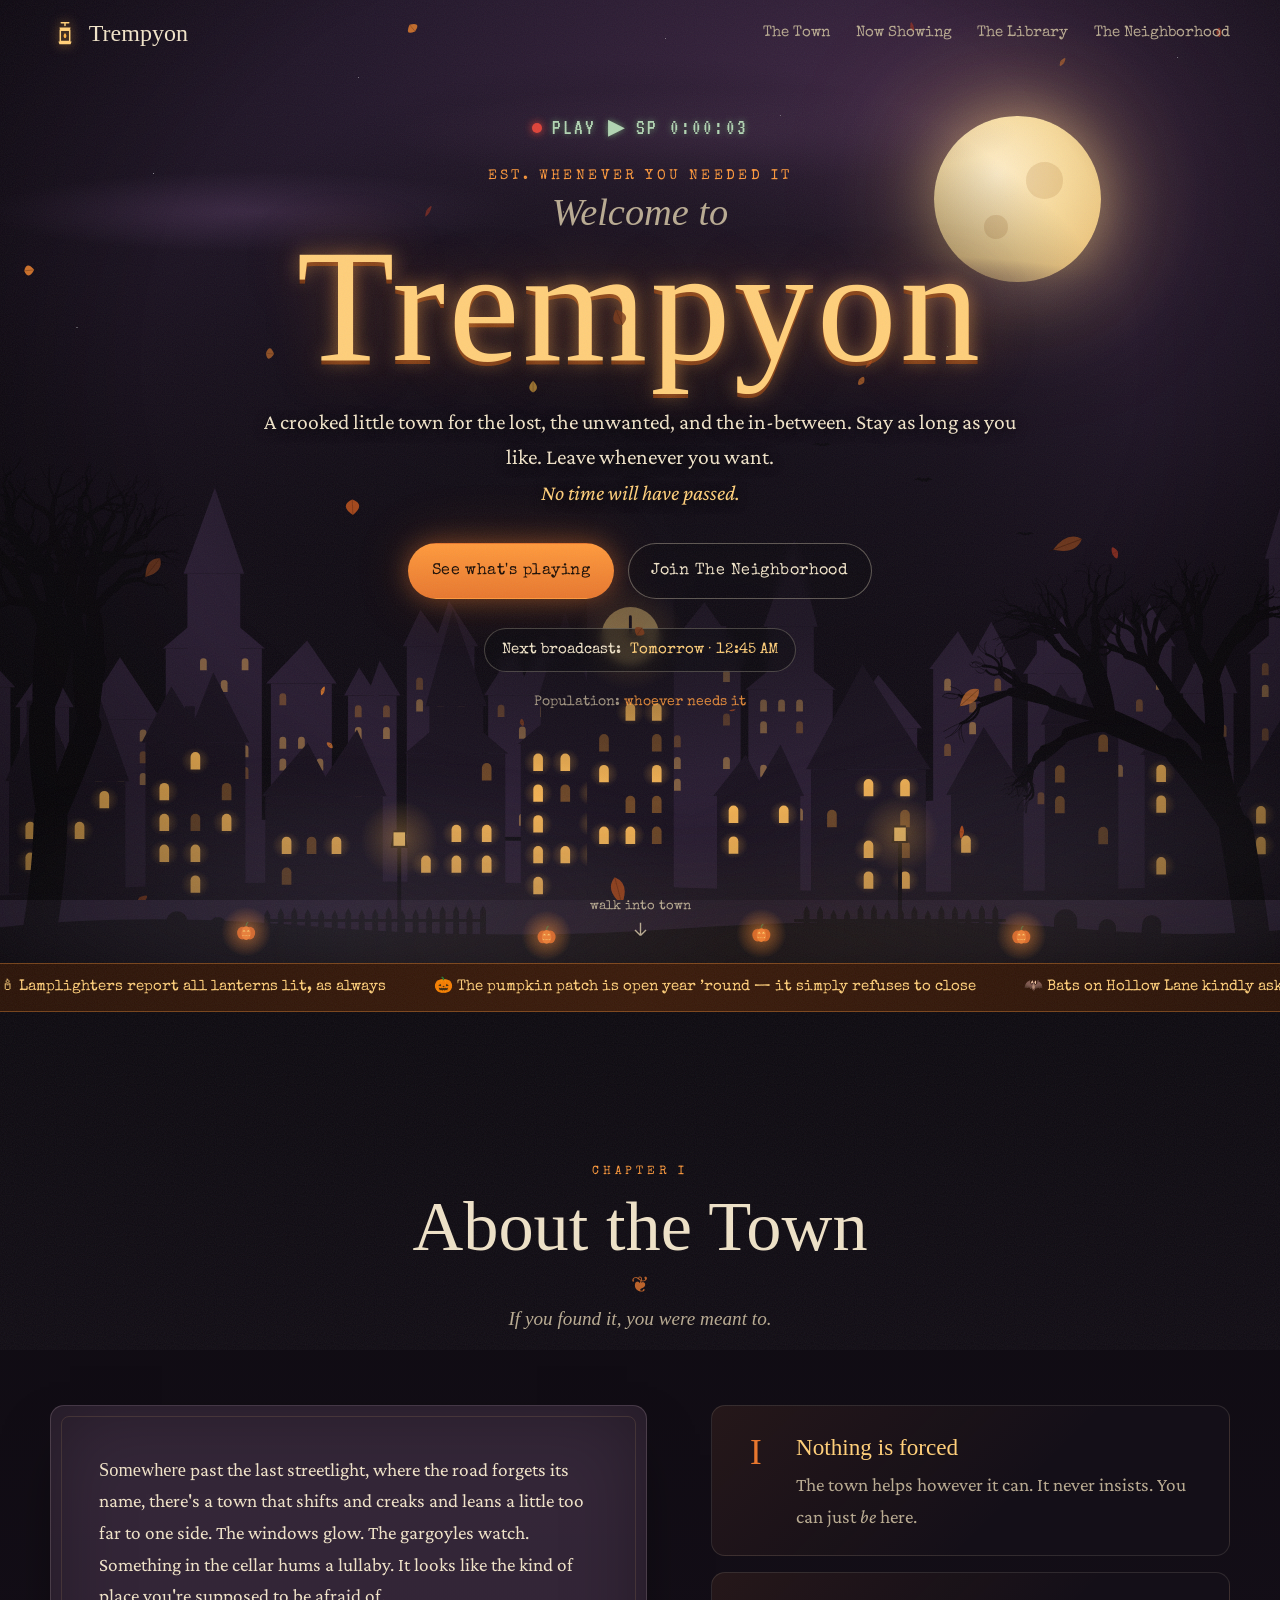
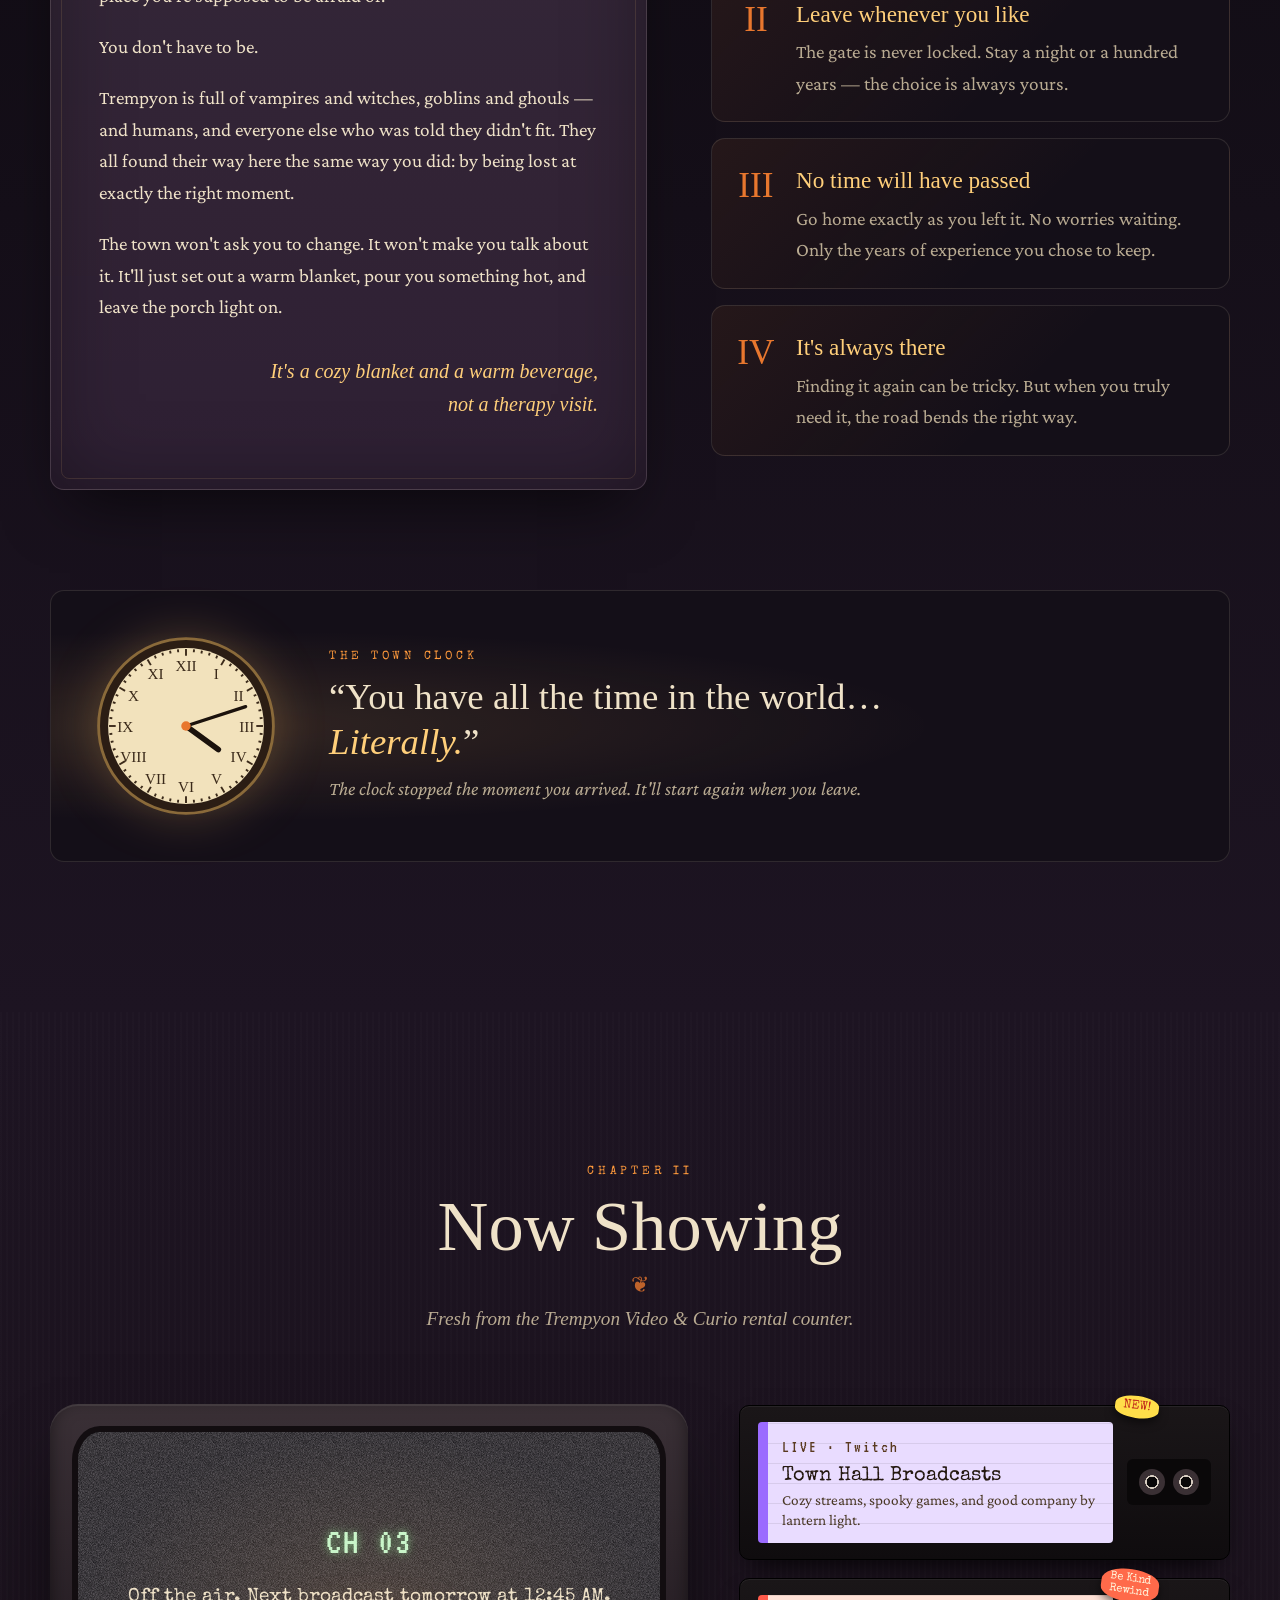
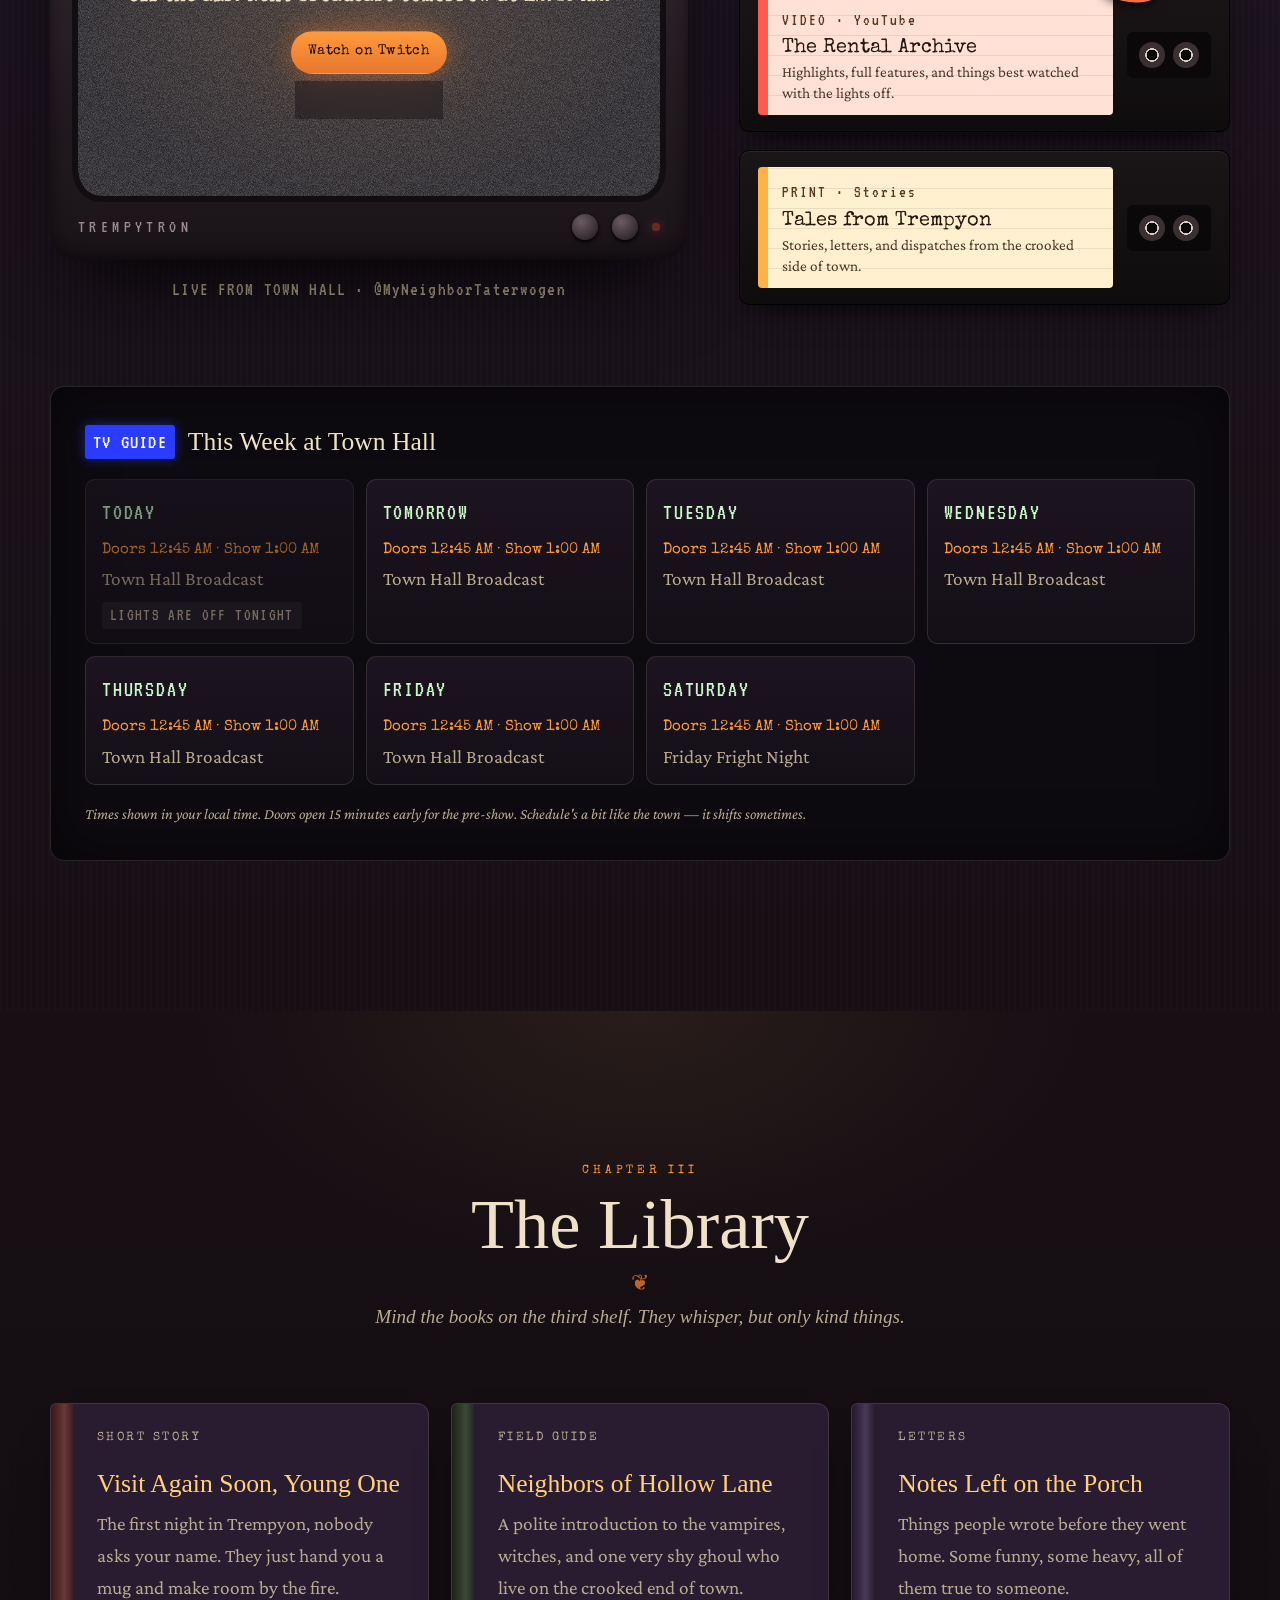
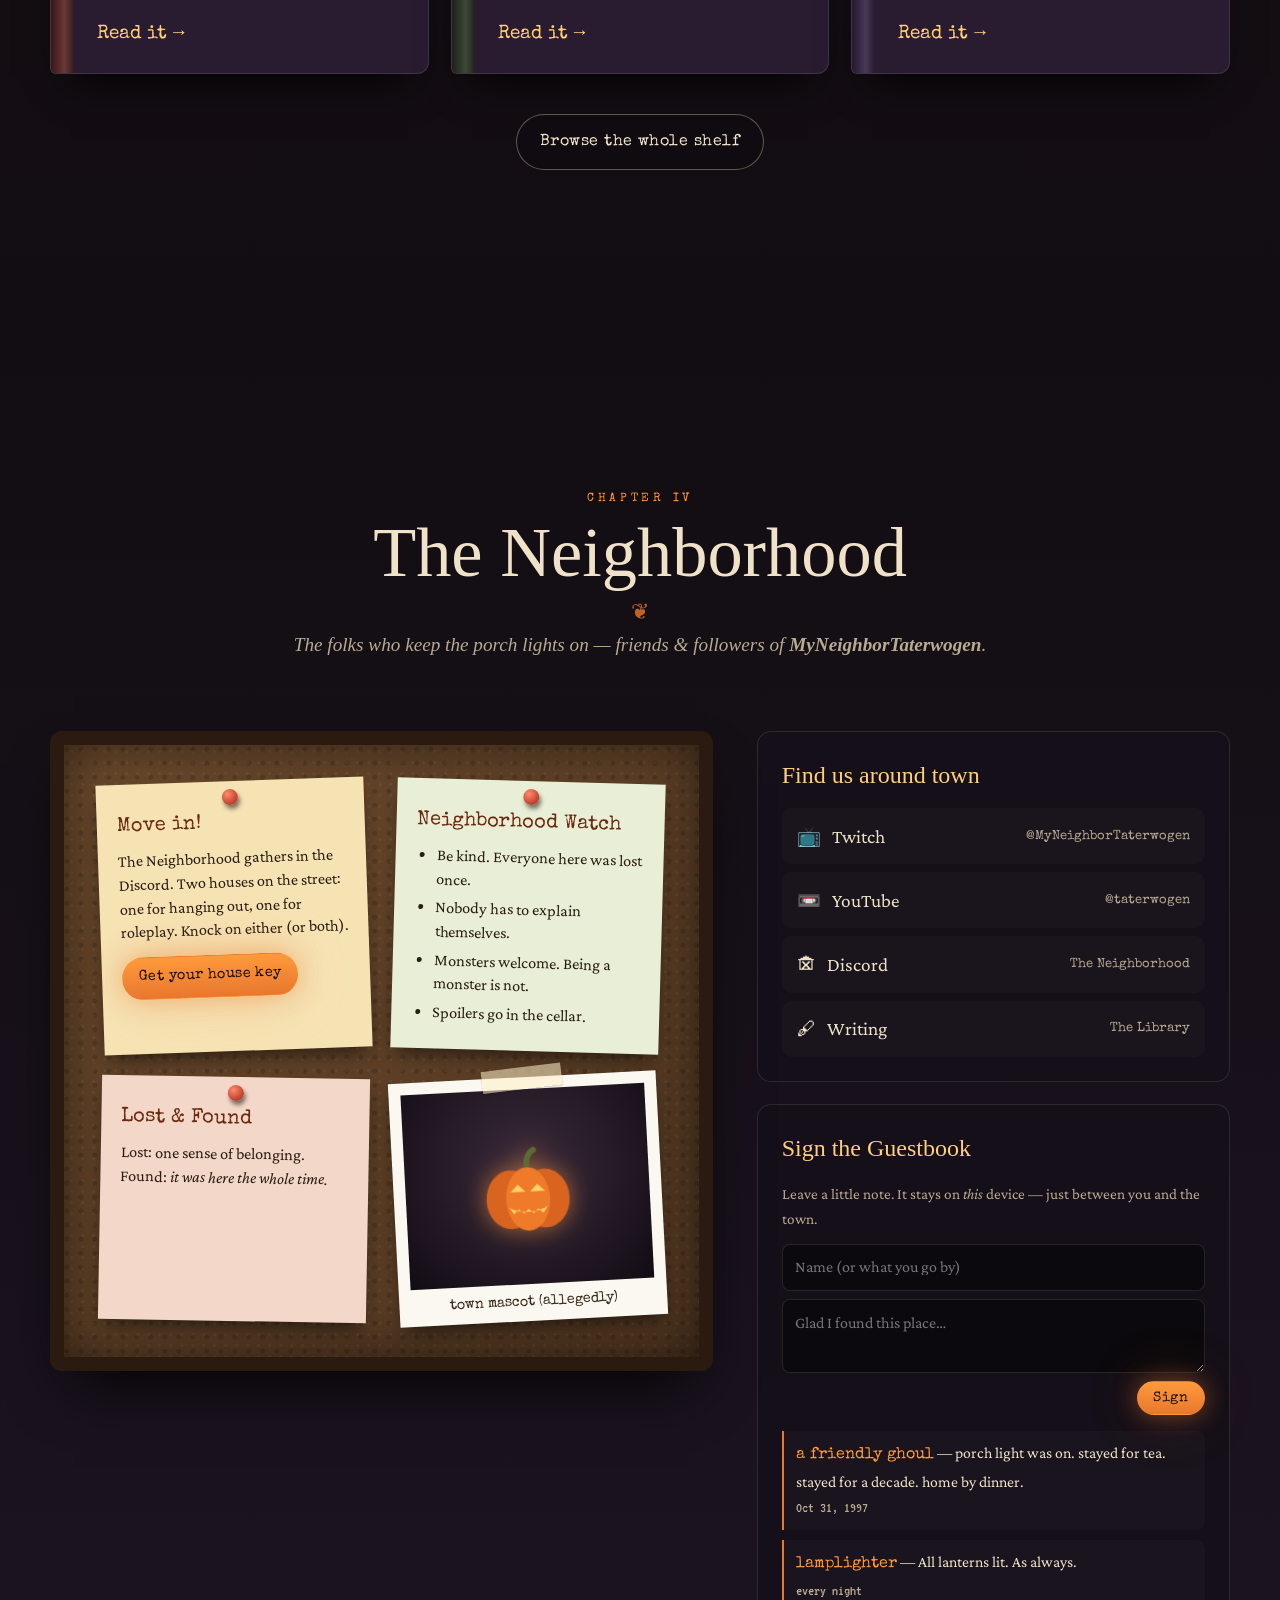
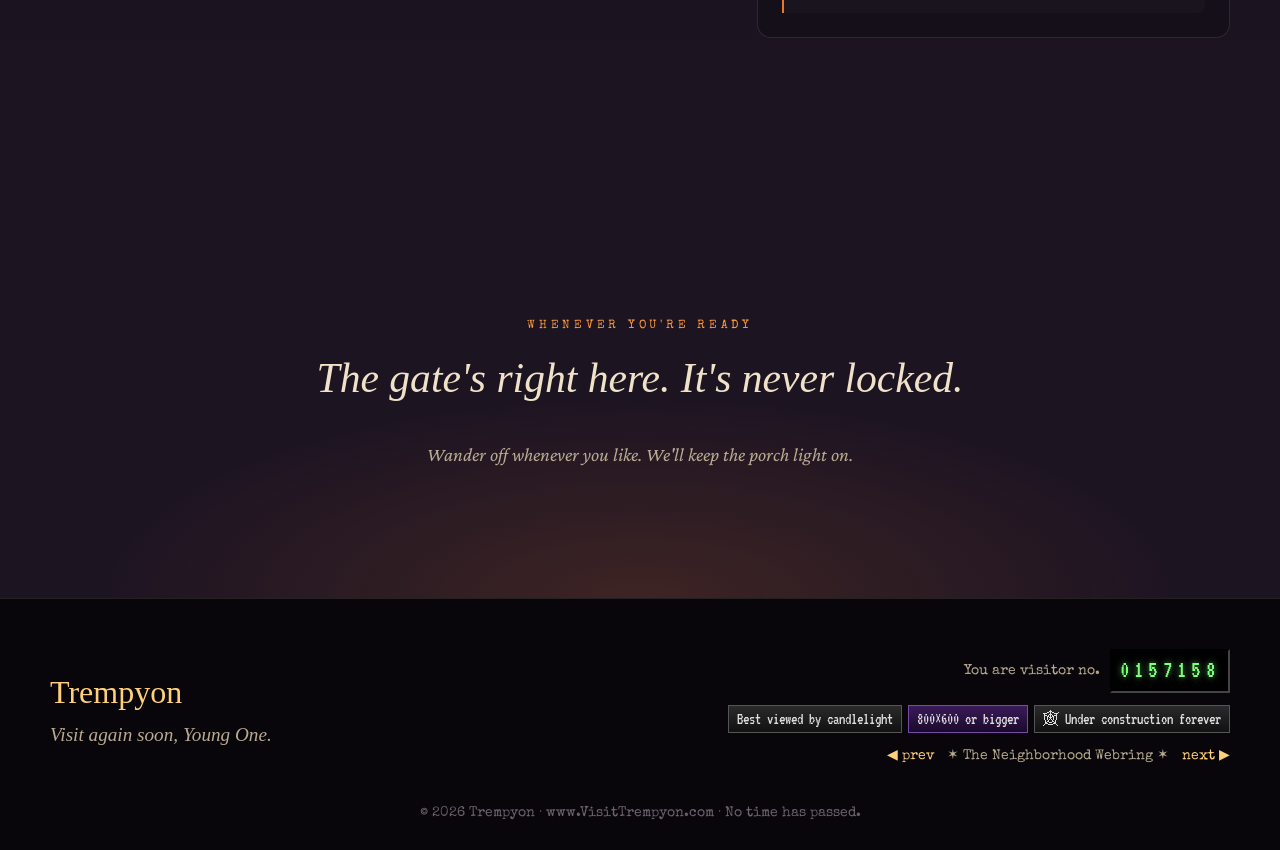
==== commit b9124dd2: "Adjustments" ====
--- a/index.html
+++ b/index.html
@@ -3,7 +3,7 @@
 <head>
   <meta charset="utf-8">
   <meta name="viewport" content="width=device-width, initial-scale=1">
-  <title>Trempyon · Visit Again Soon, Young One</title>
+  <title>Welcome to Trempyon!</title>
   <meta name="description" content="Trempyon — a cozy, crooked little town for the lost and unwanted. Streams, videos, stories, and The Neighborhood, home of MyNeighborTaterwogen's community.">
   <meta name="theme-color" content="#0d0a10">
   <link rel="canonical" href="https://www.visittrempyon.com/">
@@ -19,7 +19,7 @@
   <link rel="preconnect" href="https://fonts.googleapis.com">
   <link rel="preconnect" href="https://fonts.gstatic.com" crossorigin>
   <link href="https://fonts.googleapis.com/css2?family=Crimson+Pro:ital,wght@0,400;0,500;0,600;1,400&family=IM+Fell+English:ital@0;1&family=IM+Fell+English+SC&family=Special+Elite&family=VT323&display=swap" rel="stylesheet">
-  <link rel="stylesheet" href="css/styles.css?v=4">
+  <link rel="stylesheet" href="css/styles.css?v=10">
 </head>
 <body>
   <a class="skip" href="#main">Skip to the town square</a>
@@ -44,7 +44,6 @@
       <a href="#showing">Now Showing</a>
       <a href="#library">The Library</a>
       <a href="#neighborhood">The Neighborhood</a>
-      <button class="nav__leave" data-leave>Leave Town</button>
     </nav>
   </header>
 
@@ -73,7 +72,7 @@
           Stay as long as you like. Leave whenever you want.<br><em>No time will have passed.</em></p>
         <div class="hero__cta">
           <a class="btn btn--ember" href="#showing">See what's playing</a>
-          <a class="btn btn--ghost" data-link="discord" href="#neighborhood" target="_blank" rel="noopener">Join The Neighborhood</a>
+          <a class="btn btn--ghost" data-link="discord" data-doors href="#neighborhood" target="_blank" rel="noopener">Join The Neighborhood</a>
         </div>
         <a class="status-chip" id="hero-status" href="#showing" hidden></a>
         <p class="hero__pop">Population: <span id="population">whoever needs it</span></p>
@@ -296,8 +295,8 @@
             <div class="note note--a">
               <span class="pin" aria-hidden="true"></span>
               <h3>Move in!</h3>
-              <p>The Neighborhood gathers in the Discord. Come say hi, lurk by the fire, or haunt the art channel.</p>
-              <a class="btn btn--ember btn--sm" data-link="discord" href="#" target="_blank" rel="noopener">Get your house key</a>
+              <p>The Neighborhood gathers in the Discord. Two houses on the street: one for hanging out, one for roleplay. Knock on either (or both).</p>
+              <a class="btn btn--ember btn--sm" data-link="discord" data-doors href="#" target="_blank" rel="noopener">Get your house key</a>
             </div>
             <div class="note note--b">
               <span class="pin" aria-hidden="true"></span>
@@ -329,7 +328,7 @@
               <ul class="links">
                 <li><a data-link="twitch" href="#" target="_blank" rel="noopener"><span class="links__ico">📺</span>Twitch<span class="links__h" data-handle>@MyNeighborTaterwogen</span></a></li>
                 <li><a data-link="youtube" href="#" target="_blank" rel="noopener"><span class="links__ico">📼</span>YouTube<span class="links__h" data-yt-handle>@taterwogen</span></a></li>
-                <li><a data-link="discord" href="#" target="_blank" rel="noopener"><span class="links__ico">🏚</span>Discord<span class="links__h">The Neighborhood</span></a></li>
+                <li><a data-link="discord" data-doors href="#" target="_blank" rel="noopener"><span class="links__ico">🏚</span>Discord<span class="links__h">The Neighborhood</span></a></li>
                 <li><a data-link="writing" href="#" target="_blank" rel="noopener"><span class="links__ico">🖋</span>Writing<span class="links__h">The Library</span></a></li>
               </ul>
             </div>
@@ -356,7 +355,7 @@
       <div class="wrap">
         <p class="eyebrow reveal">Whenever you're ready</p>
         <p class="farewell__line reveal">The gate's right here. It's never locked.</p>
-        <button class="btn btn--ghost reveal" data-leave>Head home</button>
+        <p class="farewell__sub reveal">Wander off whenever you like. We'll keep the porch light on.</p>
       </div>
     </section>
   </main>
@@ -386,10 +385,19 @@
     <p class="foot__fine">© <span id="year"></span> Trempyon · www.VisitTrempyon.com · No time has passed.</p>
   </footer>
 
+  <!-- ============ DISCORD PICKER ============ -->
+  <dialog class="doors" id="doors" aria-labelledby="doors-title">
+    <button class="doors__close" type="button" aria-label="Close">×</button>
+    <p class="eyebrow">The Neighborhood</p>
+    <h2 class="doors__title" id="doors-title">Which door are you knocking on?</h2>
+    <p class="doors__sub">Two houses, one street. Join one or both. Nobody's keeping count.</p>
+    <div class="doors__grid" id="doors-grid"></div>
+  </dialog>
+
   <!-- ============ LEAVE OVERLAY ============ -->
-  <div class="leave" id="leave" role="dialog" aria-modal="true" aria-labelledby="leave-line" hidden>
-    <p class="leave__line" id="leave-line">Visit again soon, Young One.</p>
-    <p class="leave__sub">…and you're right back where you started.</p>
+  <div class="leave" id="leave" aria-hidden="true" hidden>
+    <p class="leave__line">Visit again soon, Young One.</p>
+    <p class="leave__sub" id="leave-sub">The lanterns will stay lit.</p>
   </div>
 
   <!-- ============ SVG SYMBOLS ============ -->
@@ -411,7 +419,7 @@
     </symbol>
   </svg>
 
-  <script src="js/config.js?v=4"></script>
-  <script src="js/main.js?v=4"></script>
+  <script src="js/config.js?v=10"></script>
+  <script src="js/main.js?v=10"></script>
 </body>
 </html>
--- a/css/styles.css
+++ b/css/styles.css
@@ -99,8 +99,6 @@
 .nav__links a::after { content: ""; position: absolute; left: 0; right: 0; bottom: -4px; height: 1px; background: var(--candle); transform: scaleX(0); transition: transform .3s; }
 .nav__links a:hover { color: var(--candle); }
 .nav__links a:hover::after { transform: scaleX(1); }
-.nav__leave { font-family: var(--f-type); font-size: .9rem; background: none; color: var(--pumpkin); border: 1px dashed rgba(255,154,60,.5); border-radius: 999px; padding: .4em .9em; cursor: pointer; }
-.nav__leave:hover { background: rgba(232,119,46,.12); }
 .nav__toggle { display: none; background: none; border: 0; padding: 8px; cursor: pointer; }
 .nav__toggle span:not(.sr) { display: block; width: 24px; height: 2px; background: var(--bone); margin: 5px 0; transition: transform .3s, opacity .3s; }
 
@@ -485,8 +483,48 @@
 .guestbook__list b { font-family: var(--f-type); font-weight: 400; color: var(--pumpkin); }
 .guestbook__list time { display: block; font-family: var(--f-vt); color: var(--bone-dim); font-size: .95rem; }
 
+/* ---------- discord picker ---------- */
+.doors {
+  width: min(720px, calc(100% - 32px)); max-height: calc(100svh - 32px); overflow: auto;
+  padding: clamp(24px, 4vw, 40px); border: 1px solid rgba(255,207,122,.25); border-radius: 18px;
+  background: radial-gradient(ellipse 80% 50% at 50% 0%, rgba(232,119,46,.14), transparent 70%), var(--plum);
+  color: var(--bone); text-align: center;
+  box-shadow: 0 40px 100px -20px #000, inset 0 0 60px rgba(0,0,0,.4);
+}
+.doors[open] { animation: doors-in .45s cubic-bezier(.2,.8,.2,1); }
+.doors::backdrop { background: rgba(8,5,10,.78); backdrop-filter: blur(5px); }
+@keyframes doors-in { from { opacity: 0; transform: translateY(18px) scale(.97); } }
+.doors__close { position: absolute; top: 12px; right: 14px; width: 40px; height: 40px; border-radius: 50%; border: 1px solid var(--line); background: rgba(0,0,0,.25); color: var(--bone-dim); font-size: 1.6rem; line-height: 1; cursor: pointer; }
+.doors__close:hover { color: var(--candle); border-color: var(--candle); }
+.doors__title { font-family: var(--f-sc); font-weight: 400; font-size: clamp(1.8rem, 1.3rem + 2vw, 2.6rem); line-height: 1.1; margin: 0; }
+.doors__sub { font-family: var(--f-display); font-style: italic; color: var(--bone-dim); margin: .5rem 0 1.8rem; }
+.doors__grid { display: grid; grid-template-columns: 1fr 1fr; gap: 18px; }
+.door {
+  display: flex; flex-direction: column; align-items: center; gap: .3rem; padding: 22px 18px 20px;
+  border-radius: 14px; text-decoration: none; color: var(--bone);
+  background: var(--night-2); border: 1px solid var(--line);
+  transition: transform .3s, border-color .3s, box-shadow .3s;
+}
+a.door:hover { color: var(--bone); transform: translateY(-4px); border-color: var(--lamp); box-shadow: 0 0 40px -12px var(--lamp); }
+.door__frame {
+  position: relative; width: 74px; height: 104px; margin-bottom: .6rem;
+  border-radius: 37px 37px 4px 4px; background: linear-gradient(180deg, #3a2418, #24160f);
+  border: 4px solid #4a3020; box-shadow: inset 0 0 0 2px rgba(0,0,0,.4), 0 6px 18px rgba(0,0,0,.5);
+}
+.door__window { position: absolute; left: 50%; top: 14px; width: 28px; height: 28px; margin-left: -14px; border-radius: 14px 14px 2px 2px; background: var(--lamp); box-shadow: 0 0 18px var(--lamp); opacity: .85; transition: opacity .3s, box-shadow .3s; }
+a.door:hover .door__window { opacity: 1; box-shadow: 0 0 30px var(--lamp), 0 0 60px var(--lamp); }
+.door__knob { position: absolute; right: 10px; top: 58px; width: 7px; height: 7px; border-radius: 50%; background: #d8a84a; }
+.door__kind { font-family: var(--f-type); font-size: .75rem; letter-spacing: .22em; text-transform: uppercase; color: var(--pumpkin); }
+.door__name { font-family: var(--f-display); font-weight: 400; font-size: 1.5rem; line-height: 1.15; color: var(--candle); }
+.door__blurb { color: var(--bone-dim); font-size: 1rem; line-height: 1.45; }
+.door__cta { margin-top: auto; padding-top: .8rem; font-family: var(--f-type); color: var(--lamp); }
+.door--soon { opacity: .6; }
+.door--soon .door__window { opacity: .25; box-shadow: none; }
+@media (max-width: 560px) { .doors__grid { grid-template-columns: 1fr; } .door__frame { width: 60px; height: 84px; } }
+
 /* ---------- farewell ---------- */
 .farewell { padding: clamp(80px, 10vw, 130px) 0; text-align: center; background: radial-gradient(ellipse 60% 70% at 50% 100%, rgba(232,119,46,.16), transparent 70%), var(--plum); }
+.farewell__sub { color: var(--bone-dim); font-style: italic; margin: 0; }
 .farewell__line { font-family: var(--f-display); font-style: italic; font-size: clamp(1.6rem, 1.2rem + 2vw, 2.6rem); margin: 0 0 1.6rem; }
 
 /* ---------- footer ---------- */
@@ -507,12 +545,14 @@
 
 /* ---------- leave overlay ---------- */
 .leave {
+  cursor: pointer;
   position: fixed; inset: 0; z-index: 200; display: grid; place-content: center; text-align: center; padding: 16px;
   background: radial-gradient(ellipse at center, #1a0f12 0%, #000 75%);
   opacity: 0; transition: opacity 1.4s ease;
 }
 .leave[hidden] { display: none; }
 .leave.is-on { opacity: 1; }
+.leave.is-instant, .leave.is-instant * { transition: none !important; }
 .leave__line { font-family: var(--f-display); font-style: italic; font-size: clamp(2rem, 1.2rem + 4vw, 4rem); color: var(--candle); text-shadow: 0 0 30px rgba(255,170,80,.5); margin: 0; opacity: 0; transform: translateY(10px); transition: opacity 1.6s .8s, transform 1.6s .8s; }
 .leave__sub { font-family: var(--f-type); color: var(--bone-dim); margin-top: 1rem; opacity: 0; transition: opacity 1.2s 2.6s; }
 .leave.is-on .leave__line { opacity: 1; transform: none; }
@@ -544,3 +584,5 @@
   .reveal { opacity: 1; transform: none; }
   #leaves { display: none; }
 }
+
+[data-doors] { cursor: pointer; }
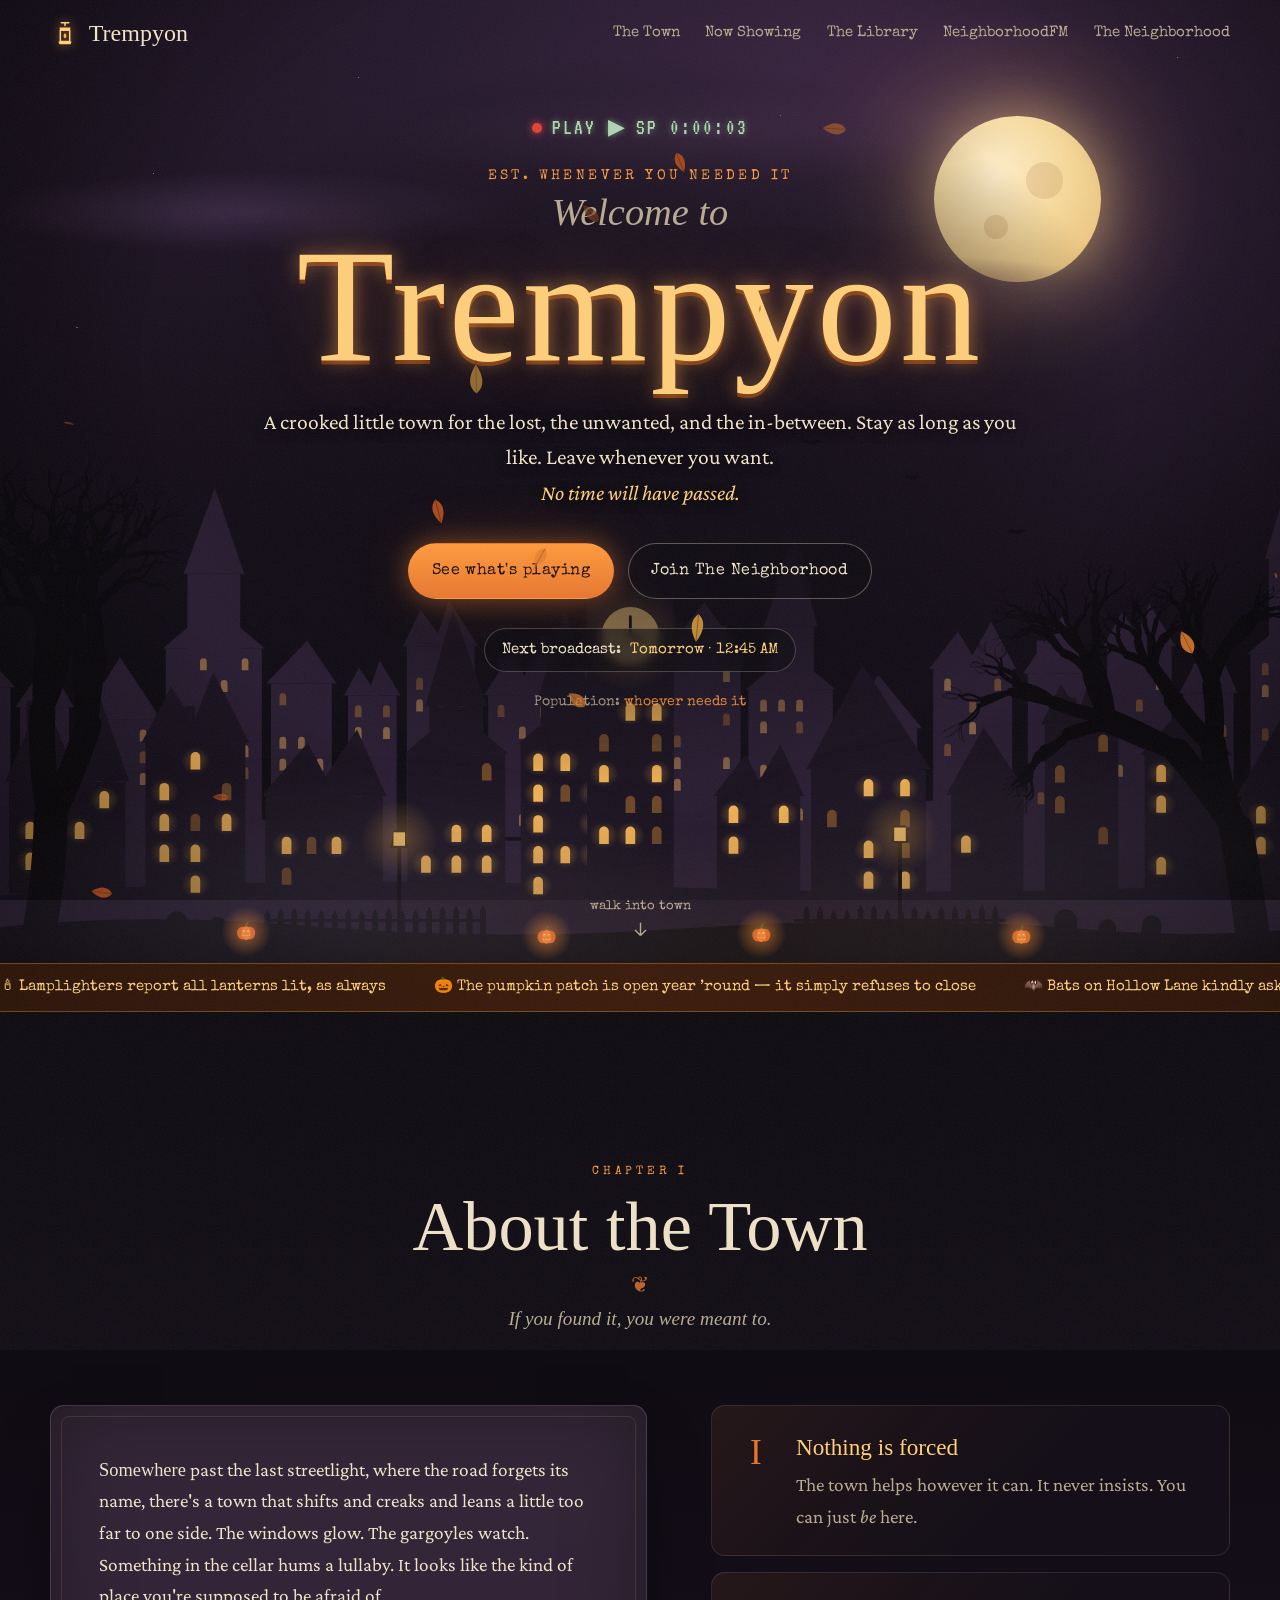
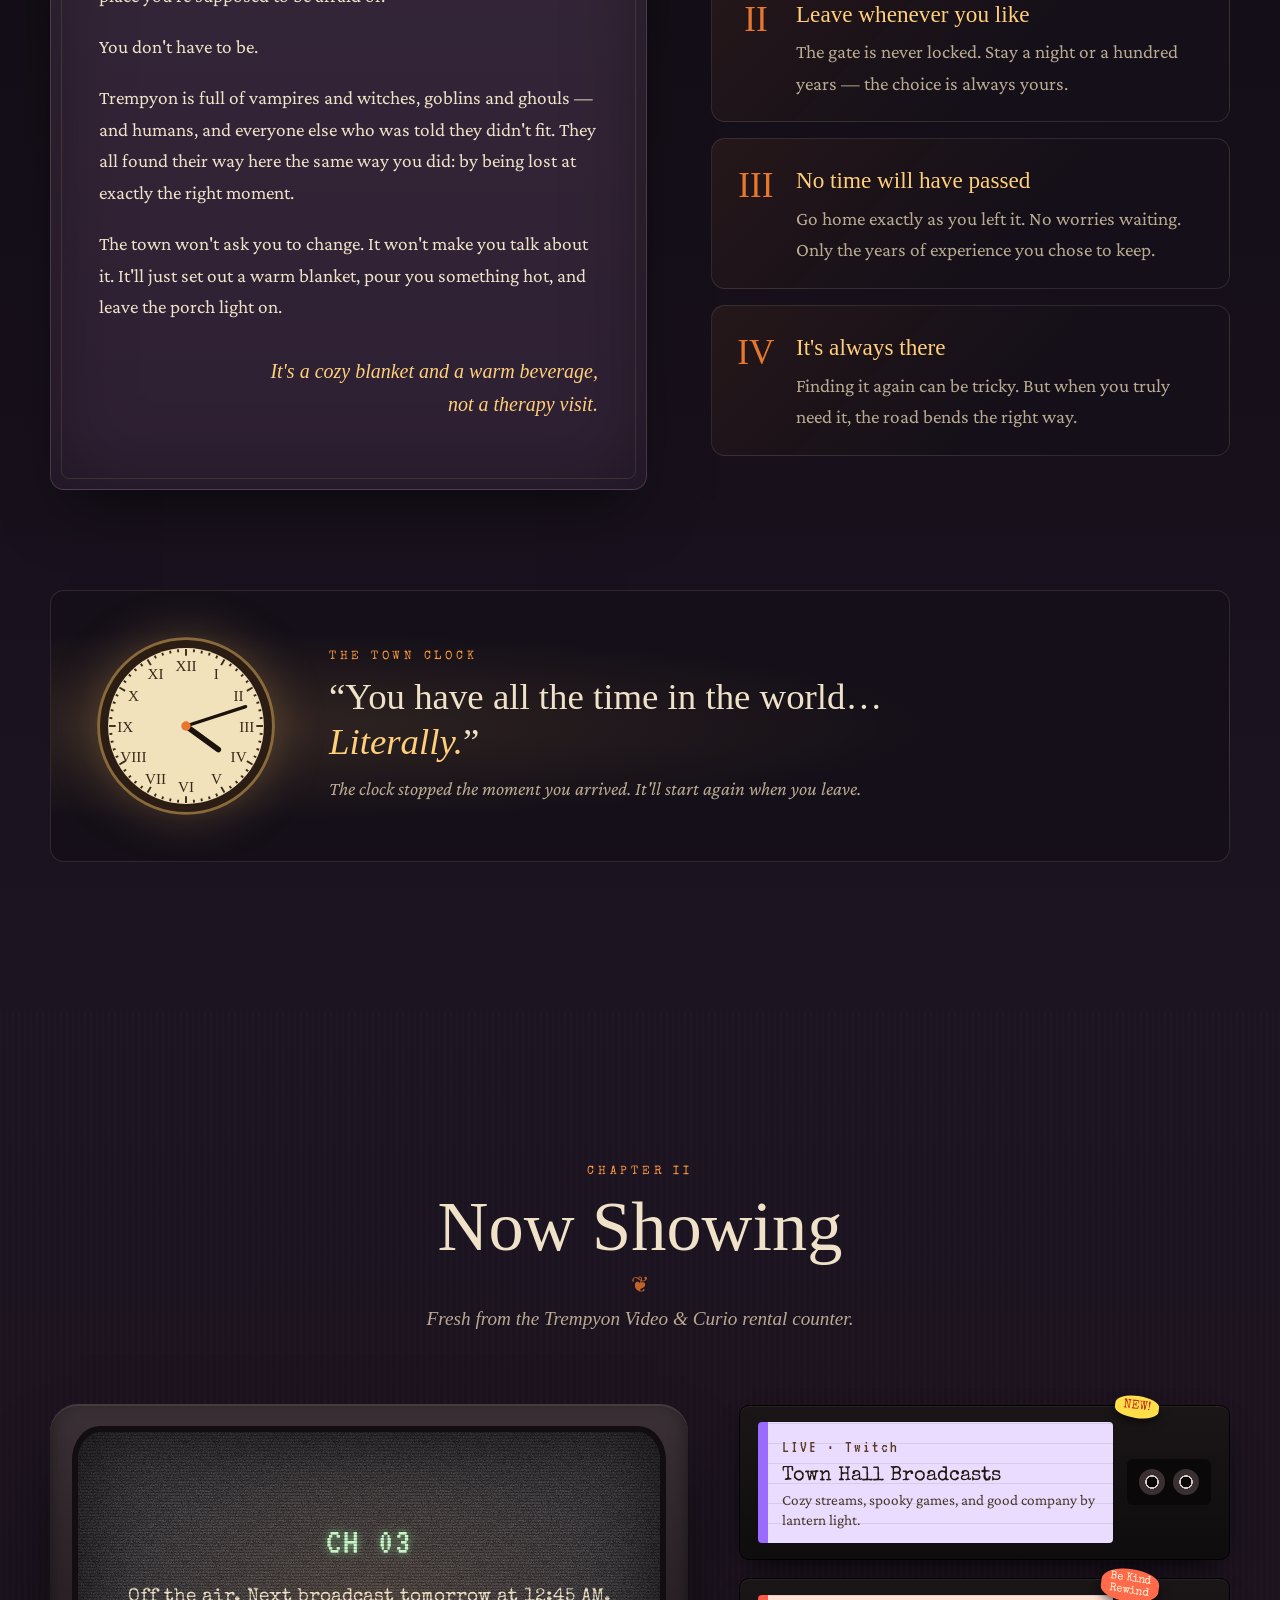
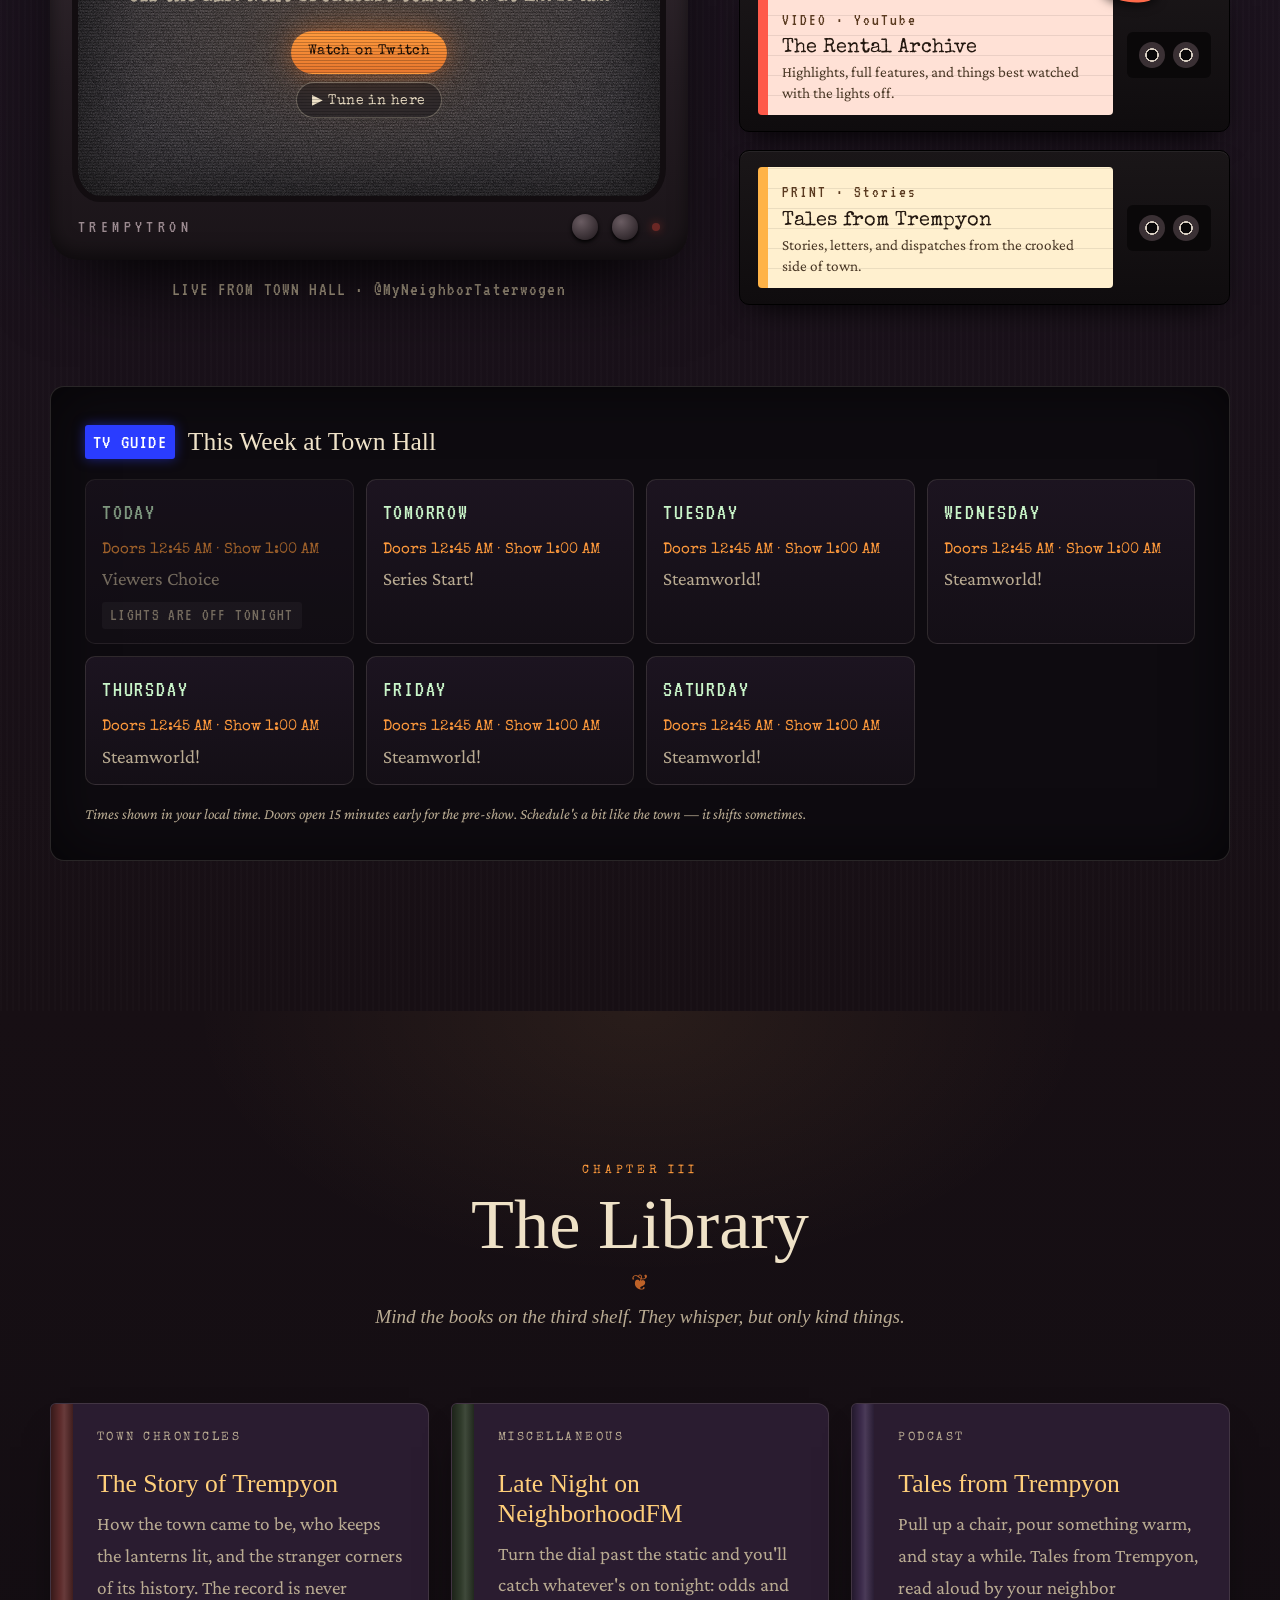
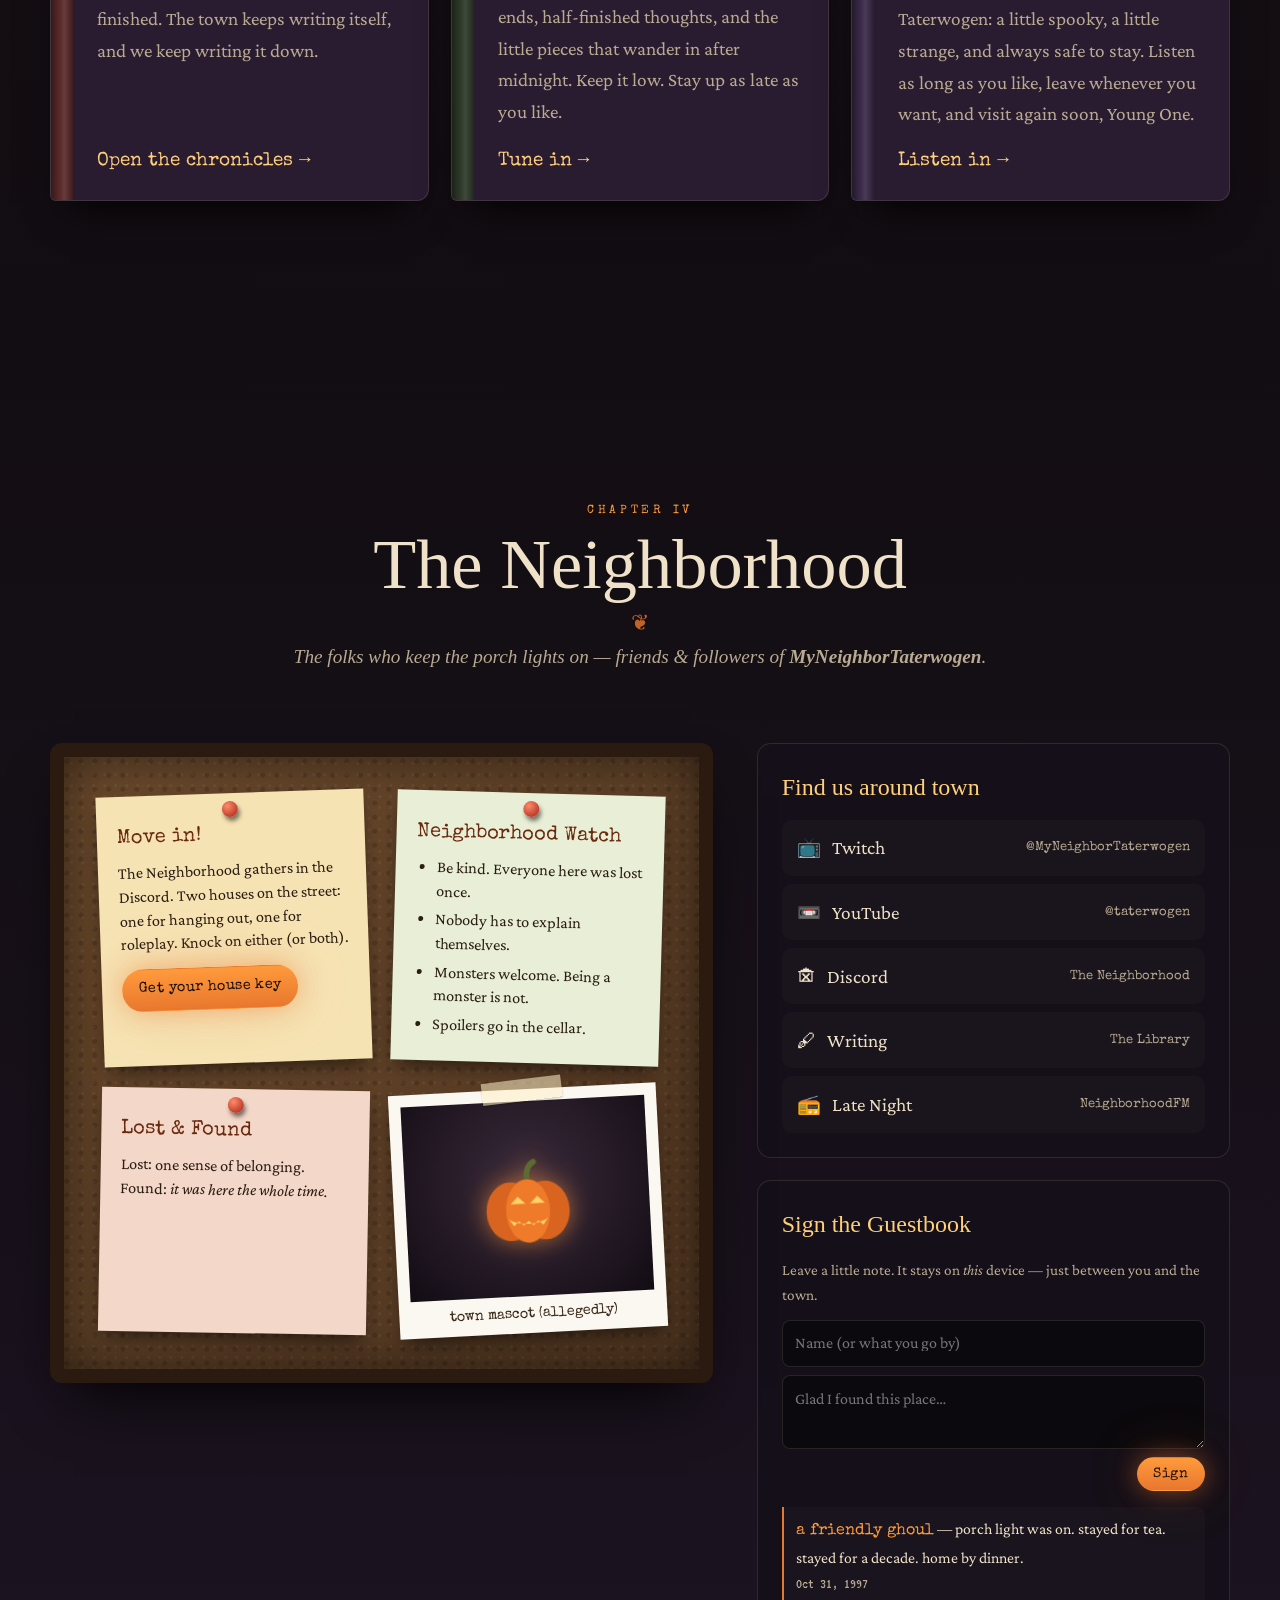
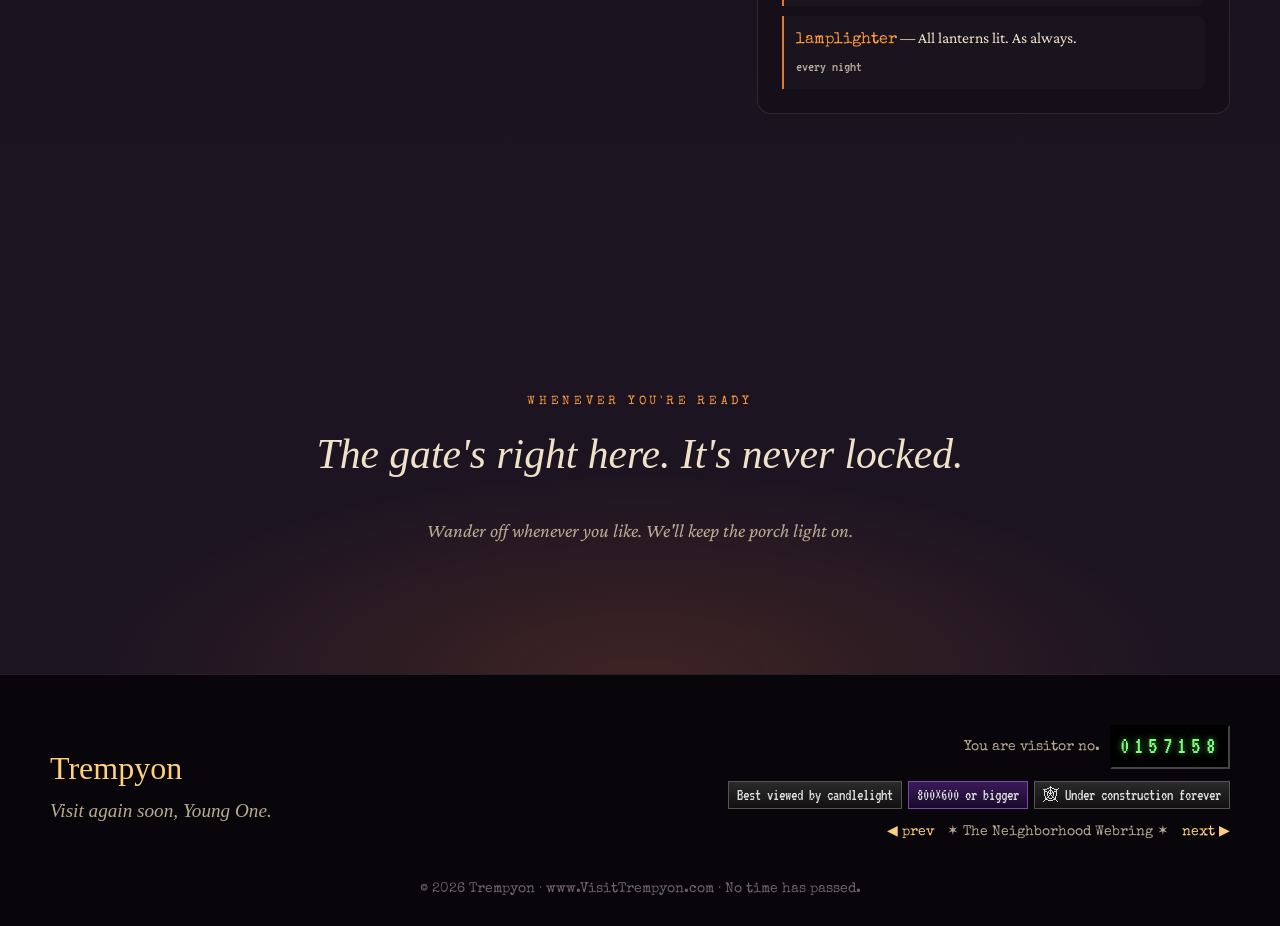
==== commit 43fd72aa: "Library update" ====
--- a/index.html
+++ b/index.html
@@ -19,7 +19,7 @@
   <link rel="preconnect" href="https://fonts.googleapis.com">
   <link rel="preconnect" href="https://fonts.gstatic.com" crossorigin>
   <link href="https://fonts.googleapis.com/css2?family=Crimson+Pro:ital,wght@0,400;0,500;0,600;1,400&family=IM+Fell+English:ital@0;1&family=IM+Fell+English+SC&family=Special+Elite&family=VT323&display=swap" rel="stylesheet">
-  <link rel="stylesheet" href="css/styles.css?v=10">
+  <link rel="stylesheet" href="css/styles.css?v=11">
 </head>
 <body>
   <a class="skip" href="#main">Skip to the town square</a>
@@ -42,7 +42,8 @@
     <nav id="nav-links" class="nav__links" aria-label="Main">
       <a href="#town">The Town</a>
       <a href="#showing">Now Showing</a>
-      <a href="#library">The Library</a>
+      <a href="/library/">The Library</a>
+      <a href="/radio/">NeighborhoodFM</a>
       <a href="#neighborhood">The Neighborhood</a>
     </nav>
   </header>
@@ -252,32 +253,31 @@
           <article class="book reveal">
             <div class="book__spine" style="--spine:#5b2a2a"></div>
             <div class="book__body">
-              <p class="book__kind">Short Story</p>
-              <h3>Visit Again Soon, Young One</h3>
-              <p>The first night in Trempyon, nobody asks your name. They just hand you a mug and make room by the fire.</p>
-              <a class="book__link" href="#" data-link="writing">Read it →</a>
+              <p class="book__kind">Town Chronicles</p>
+              <h3>The Story of Trempyon</h3>
+              <p>How the town came to be, who keeps the lanterns lit, and the stranger corners of its history. The record is never finished. The town keeps writing itself, and we keep writing it down.</p>
+              <a class="book__link" href="/library/">Open the chronicles →</a>
             </div>
           </article>
           <article class="book reveal">
             <div class="book__spine" style="--spine:#2f3a2a"></div>
             <div class="book__body">
-              <p class="book__kind">Field Guide</p>
-              <h3>Neighbors of Hollow Lane</h3>
-              <p>A polite introduction to the vampires, witches, and one very shy ghoul who live on the crooked end of town.</p>
-              <a class="book__link" href="#" data-link="writing">Read it →</a>
+              <p class="book__kind">Miscellaneous</p>
+              <h3>Late Night on NeighborhoodFM</h3>
+              <p>Turn the dial past the static and you'll catch whatever's on tonight: odds and ends, half-finished thoughts, and the little pieces that wander in after midnight. Keep it low. Stay up as late as you like.</p>
+              <a class="book__link" href="/radio/">Tune in →</a>
             </div>
           </article>
           <article class="book reveal">
             <div class="book__spine" style="--spine:#3b2a4a"></div>
             <div class="book__body">
-              <p class="book__kind">Letters</p>
-              <h3>Notes Left on the Porch</h3>
-              <p>Things people wrote before they went home. Some funny, some heavy, all of them true to someone.</p>
-              <a class="book__link" href="#" data-link="writing">Read it →</a>
+              <p class="book__kind">Podcast</p>
+              <h3>Tales from Trempyon</h3>
+              <p>Pull up a chair, pour something warm, and stay a while. Tales from Trempyon, read aloud by your neighbor Taterwogen: a little spooky, a little strange, and always safe to stay. Listen as long as you like, leave whenever you want, and visit again soon, Young One.</p>
+              <a class="book__link" href="#" data-link="podcast" target="_blank" rel="noopener">Listen in →</a>
             </div>
           </article>
         </div>
-        <p class="library__more reveal"><a class="btn btn--ghost" href="#" data-link="writing" target="_blank" rel="noopener">Browse the whole shelf</a></p>
       </div>
     </section>
 
@@ -329,7 +329,8 @@
                 <li><a data-link="twitch" href="#" target="_blank" rel="noopener"><span class="links__ico">📺</span>Twitch<span class="links__h" data-handle>@MyNeighborTaterwogen</span></a></li>
                 <li><a data-link="youtube" href="#" target="_blank" rel="noopener"><span class="links__ico">📼</span>YouTube<span class="links__h" data-yt-handle>@taterwogen</span></a></li>
                 <li><a data-link="discord" data-doors href="#" target="_blank" rel="noopener"><span class="links__ico">🏚</span>Discord<span class="links__h">The Neighborhood</span></a></li>
-                <li><a data-link="writing" href="#" target="_blank" rel="noopener"><span class="links__ico">🖋</span>Writing<span class="links__h">The Library</span></a></li>
+                <li><a href="/library/"><span class="links__ico">🖋</span>Writing<span class="links__h">The Library</span></a></li>
+                <li><a href="/radio/"><span class="links__ico">📻</span>Late Night<span class="links__h">NeighborhoodFM</span></a></li>
               </ul>
             </div>
 
@@ -419,7 +420,7 @@
     </symbol>
   </svg>
 
-  <script src="js/config.js?v=10"></script>
-  <script src="js/main.js?v=10"></script>
+  <script src="js/config.js?v=11"></script>
+  <script src="js/main.js?v=11"></script>
 </body>
 </html>
--- a/css/styles.css
+++ b/css/styles.css
@@ -422,7 +422,6 @@
 .book h3 { font-family: var(--f-display); font-weight: 400; font-size: 1.6rem; line-height: 1.15; margin: .3rem 0 .6rem; color: var(--candle); }
 .book p { color: var(--bone-dim); margin: 0 0 1rem; }
 .book__link { margin-top: auto; font-family: var(--f-type); text-decoration: none; }
-.library__more { text-align: center; margin-top: 40px; }
 
 /* ---------- neighborhood ---------- */
 .hood { background: linear-gradient(180deg, #120d12 0%, var(--plum) 100%); }
@@ -558,6 +557,152 @@
 .leave.is-on .leave__line { opacity: 1; transform: none; }
 .leave.is-on .leave__sub { opacity: 1; }
 
+/* ============================================================
+   THE LIBRARIES (/library/ + /radio/)
+   ============================================================ */
+.lib-page main { background: linear-gradient(180deg, #170f14 0%, #120d12 60%, var(--plum) 100%); }
+.lib-page--radio main { background: radial-gradient(ellipse 70% 40% at 50% 0%, rgba(125,200,255,.06), transparent 70%), linear-gradient(180deg, #0f1016 0%, #0e0c13 60%, var(--plum) 100%); }
+.lib-hall { padding-top: clamp(120px, 14vw, 170px); }
+.lib-title { font-family: var(--f-sc); font-weight: 400; font-size: clamp(2.4rem, 1.6rem + 3.5vw, 4.4rem); line-height: 1; margin: 0; color: var(--bone); }
+.lib-title::after { content: "❦"; display: block; font-size: 1.4rem; color: var(--ember); margin-top: .8rem; opacity: .8; }
+.nav__links a[aria-current="page"] { color: var(--candle); }
+
+.case-wrap, .podcast { max-width: 980px; margin: 0 auto clamp(60px, 8vw, 100px); }
+.case-head { text-align: center; max-width: 40rem; margin: 0 auto 26px; }
+.case-head h2, .podcast h2 { font-family: var(--f-display); font-weight: 400; font-size: clamp(1.8rem, 1.4rem + 1.6vw, 2.6rem); line-height: 1.1; margin: .3rem 0 .6rem; color: var(--candle); }
+.case-head h2::after, .podcast h2::after { content: none; }
+.case-head p:last-child { color: var(--bone-dim); margin: 0; }
+
+/* the bookcase: a wooden frame, books standing on the bottom plank */
+.case {
+  position: relative; border: 12px solid #3a2418; border-bottom-width: 22px; border-radius: 6px;
+  border-color: #4a2e1c #3a2418 #5a3822;
+  background: linear-gradient(180deg, rgba(0,0,0,.55), rgba(0,0,0,.2) 60%, rgba(255,190,100,.05)), #1c120e;
+  box-shadow: 0 30px 60px -25px #000, inset 0 10px 30px rgba(0,0,0,.6);
+}
+.case::after { content: ""; position: absolute; left: 0; right: 0; bottom: -22px; height: 6px; background: rgba(255,220,170,.12); }
+.bookshelf {
+  display: flex; align-items: flex-end; gap: 3px; min-height: 250px;
+  padding: 30px 22px 0; overflow-x: auto; overflow-y: hidden; scrollbar-width: thin; scrollbar-color: #5a3822 transparent;
+}
+.spine {
+  flex: none; position: relative; display: flex; flex-direction: column; align-items: center; justify-content: space-between;
+  width: var(--w, 44px); height: var(--h, 190px); padding: 14px 0 10px; border-radius: 3px 3px 1px 1px;
+  text-decoration: none; color: #f3e3c0;
+  background:
+    linear-gradient(180deg, transparent 10px, rgba(255,215,140,.55) 10px 12px, transparent 12px calc(100% - 26px), rgba(255,215,140,.55) calc(100% - 26px) calc(100% - 24px), transparent calc(100% - 24px)),
+    linear-gradient(90deg, rgba(0,0,0,.45), transparent 30%, rgba(255,255,255,.1) 55%, rgba(0,0,0,.35)), var(--spine);
+  box-shadow: 2px 0 4px rgba(0,0,0,.5), inset 0 0 0 1px rgba(0,0,0,.25);
+  transition: transform .3s cubic-bezier(.2,.8,.2,1), box-shadow .3s;
+}
+.spine:nth-child(5n+2) { transform: rotate(-1.2deg); transform-origin: bottom left; }
+.spine:hover, .spine:focus-visible { color: #fff4dc; transform: translateY(-16px); box-shadow: 2px 0 4px rgba(0,0,0,.5), 0 0 26px -4px rgba(255,190,100,.55); }
+.spine__title {
+  writing-mode: vertical-rl; transform: rotate(180deg); font-family: var(--f-display); font-size: 1.02rem; line-height: 1.1;
+  max-height: calc(100% - 48px); overflow: hidden; text-overflow: ellipsis; white-space: nowrap;
+  text-shadow: 0 1px 2px rgba(0,0,0,.6);
+}
+.spine__foot { font-family: var(--f-sc); font-size: .8rem; color: #ffd98f; }
+.spine--draft::before {
+  content: "DRAFT"; position: absolute; top: 34%; left: -4px; right: -4px; text-align: center;
+  font-family: var(--f-type); font-size: .55rem; letter-spacing: .1em; background: var(--blood); color: var(--bone); transform: rotate(-8deg);
+}
+.bookend { flex: none; width: 16px; height: 70px; margin-left: 6px; border-radius: 3px 10px 0 0; background: linear-gradient(90deg, #6b4a2a, #3a2418); }
+.shelf-empty { align-self: center; margin: 0 auto; padding-bottom: 30px; font-family: var(--f-display); font-style: italic; color: var(--bone-dim); text-align: center; }
+
+/* the library card that shows whichever book you're looking at */
+.slip {
+  position: relative; max-width: 30rem; margin: 26px auto 0; padding: 18px 22px 16px; border-radius: 3px;
+  background: repeating-linear-gradient(180deg, transparent 0 27px, rgba(80,110,160,.18) 27px 28px), #efe2c8;
+  background-position: 0 44px; color: #2a1c30; box-shadow: 0 16px 30px -14px #000; transform: rotate(-.6deg);
+  border-top: 3px solid var(--blood);
+}
+.slip[hidden] { display: none; }
+.slip p { margin: 0; }
+.slip__meta { font-family: var(--f-type); font-size: .78rem; letter-spacing: .14em; text-transform: uppercase; color: var(--blood); }
+.slip__title { font-family: var(--f-display); font-size: 1.5rem; line-height: 1.2; margin: .2rem 0 .3rem !important; }
+.slip__blurb { font-size: 1.02rem; line-height: 28px; color: #4a3a42; }
+.slip__open { display: inline-block; margin-top: .5rem; font-family: var(--f-type); color: #8e2b2b; text-decoration: none; }
+.slip__open:hover { color: var(--ember); }
+
+/* NeighborhoodFM: an old cabinet radio sitting on top of the bookcase */
+.radio {
+  display: grid; grid-template-columns: 90px 1fr; gap: 18px; align-items: center; max-width: 620px; margin: 0 auto 30px; padding: 16px 20px;
+  border-radius: 18px 18px 8px 8px; background: linear-gradient(180deg, #5a3822, #3a2418); border: 2px solid #6b4a2a;
+  box-shadow: 0 20px 40px -20px #000, inset 0 2px 0 rgba(255,220,170,.15);
+}
+.radio__grille { height: 74px; border-radius: 10px; background: radial-gradient(circle, #1a0f0a 1.6px, transparent 2px) 0 0 / 8px 8px, #2a1a12; box-shadow: inset 0 2px 6px rgba(0,0,0,.6); }
+.radio__face { display: grid; gap: 8px; }
+.radio__call { margin: 0; color: #ffcf7a; font-size: 1.35rem; display: flex; align-items: center; gap: .5rem; text-shadow: 0 0 8px rgba(255,190,100,.5); }
+.radio__lamp { display: inline-block; width: 9px; height: 9px; border-radius: 50%; background: #ff5a3c; box-shadow: 0 0 8px #ff5a3c; animation: onair 2.4s ease-in-out infinite; }
+@keyframes onair { 50% { opacity: .35; box-shadow: none; } }
+.dial {
+  position: relative; height: 46px; border-radius: 6px; overflow: hidden;
+  background: repeating-linear-gradient(90deg, rgba(60,30,10,.55) 0 1px, transparent 1px 10px) 0 100% / 100% 12px no-repeat, linear-gradient(180deg, #ffe2a6, #f0bf6a);
+  box-shadow: inset 0 0 14px rgba(120,60,10,.6), 0 0 22px -6px rgba(255,190,100,.6);
+}
+.dial__nums { display: flex; justify-content: space-between; padding: 4px 10px 0; font-family: var(--f-vt); font-size: 1.05rem; color: #4a2410; }
+.dial__needle { position: absolute; top: 0; bottom: 0; left: 75%; width: 2px; background: #b3261e; box-shadow: 0 0 4px rgba(179,38,30,.7); animation: tune 9s ease-in-out infinite; }
+@keyframes tune { 0%, 100% { transform: translateX(0); } 40% { transform: translateX(-3px); } 70% { transform: translateX(2px); } }
+.case--radio { border-color: #3a2a24 #2e2019 #4a3428; background: linear-gradient(180deg, rgba(0,0,0,.55), rgba(0,0,0,.2) 60%, rgba(125,200,255,.04)), #15110f; }
+
+/* Tales from Trempyon */
+.podcast {
+  display: grid; grid-template-columns: 110px 1fr; gap: clamp(18px, 3vw, 34px); align-items: center;
+  padding: clamp(22px, 4vw, 36px); border-radius: var(--radius); border: 1px solid rgba(255,207,122,.22);
+  background: radial-gradient(ellipse 60% 80% at 0% 50%, rgba(232,119,46,.14), transparent 70%), var(--plum-2);
+  box-shadow: 0 30px 60px -30px #000;
+}
+.podcast__mic { width: 100%; filter: drop-shadow(0 0 14px rgba(255,190,100,.25)); }
+.podcast p:not(.book__kind) { color: var(--bone-dim); margin: 0 0 1.2rem; }
+
+/* the way across to the other library */
+.signpost {
+  display: grid; justify-items: center; gap: .2rem; max-width: 26rem; margin: 0 auto; padding: 20px 26px;
+  text-align: center; text-decoration: none; color: var(--bone); border-radius: 6px;
+  background: linear-gradient(180deg, #4a2e1c, #3a2418); border: 2px solid #5a3822; box-shadow: 0 20px 40px -20px #000;
+  transform: rotate(1deg); transition: transform .3s, box-shadow .3s;
+}
+.signpost:hover { color: var(--bone); transform: rotate(0) translateY(-3px); box-shadow: 0 20px 40px -20px #000, 0 0 30px -8px rgba(255,190,100,.45); }
+.signpost__kind { font-family: var(--f-type); font-size: .75rem; letter-spacing: .22em; text-transform: uppercase; color: var(--pumpkin); }
+.signpost__name { font-family: var(--f-sc); font-size: 1.6rem; color: var(--candle); }
+.signpost__sub { font-family: var(--f-display); font-style: italic; color: var(--bone-dim); }
+
+/* reading a book */
+.reader { width: min(42rem, 100% - 32px); margin: 0 auto; padding: clamp(120px, 14vw, 170px) 0 clamp(70px, 9vw, 110px); }
+.reader[hidden] { display: none; }
+.reader__head { text-align: center; margin-bottom: 2.6rem; }
+.reader__from { font-family: var(--f-type); text-transform: uppercase; letter-spacing: .24em; font-size: .78rem; color: var(--pumpkin); margin: 0 0 .6rem; display: flex; justify-content: center; align-items: center; gap: .5rem; }
+.reader__title { font-family: var(--f-display); font-weight: 400; font-size: clamp(2.2rem, 1.5rem + 3vw, 3.6rem); line-height: 1.08; margin: 0; color: var(--candle); text-shadow: 0 0 30px rgba(255,170,80,.25); }
+.reader__title::after { content: "❦"; display: block; font-size: 1.3rem; color: var(--ember); margin-top: .9rem; opacity: .8; }
+.reader__date { font-family: var(--f-display); font-style: italic; color: var(--bone-dim); margin: .6rem 0 0; }
+.reader__body { font-size: clamp(1.12rem, 1.05rem + .3vw, 1.28rem); line-height: 1.8; }
+.reader__body p { margin: 0 0 1.25em; }
+.reader__body > p:first-child::first-letter { float: left; font-family: var(--f-sc); font-size: 3.6em; line-height: .85; padding: .06em .12em 0 0; color: var(--candle); }
+.reader__body h2, .reader__body h3 { font-family: var(--f-display); font-weight: 400; color: var(--candle); line-height: 1.2; margin: 2em 0 .6em; }
+.reader__body h2 { font-size: 1.6em; } .reader__body h3 { font-size: 1.25em; }
+.reader__body blockquote { margin: 1.6em 0; padding: .2em 0 .2em 1.2em; border-left: 2px solid var(--ember); font-style: italic; color: var(--bone-dim); }
+.reader__body blockquote p { margin: 0; }
+.reader__body code { font-family: var(--f-type); font-size: .85em; color: var(--candle); }
+.reader__body hr.scene { border: 0; margin: 2.2em 0; text-align: center; }
+.reader__body hr.scene::before { content: "✶   ✶   ✶"; white-space: pre; color: var(--ember); }
+.reader__loading { font-style: italic; color: var(--bone-dim); text-align: center; }
+.reader__nav { display: grid; grid-template-columns: 1fr auto 1fr; gap: 16px; align-items: center; margin-top: 3.4rem; padding-top: 1.8rem; border-top: 1px solid var(--line); }
+.reader__step { display: grid; text-decoration: none; font-family: var(--f-display); line-height: 1.3; }
+.reader__step span { font-family: var(--f-type); font-size: .78rem; letter-spacing: .14em; text-transform: uppercase; color: var(--bone-dim); }
+.reader__step--next { text-align: right; }
+.reader--radio .reader__from { font-family: var(--f-vt); font-size: 1.25rem; letter-spacing: .08em; color: #ffcf7a; text-shadow: 0 0 8px rgba(255,190,100,.5); }
+.reader--radio .reader__body > p:first-child::first-letter { float: none; font: inherit; padding: 0; color: inherit; }
+
+@media (max-width: 600px) {
+  .radio { grid-template-columns: 1fr; }
+  .radio__grille { height: 34px; }
+  .podcast { grid-template-columns: 1fr; text-align: center; }
+  .podcast__mic { width: 70px; margin: 0 auto; }
+  .reader__nav { grid-template-columns: 1fr; text-align: center; }
+  .reader__step--next { text-align: center; }
+}
+
 /* ---------- responsive ---------- */
 @media (max-width: 980px) {
   .town__grid, .showing__grid, .hood__grid { grid-template-columns: 1fr; }
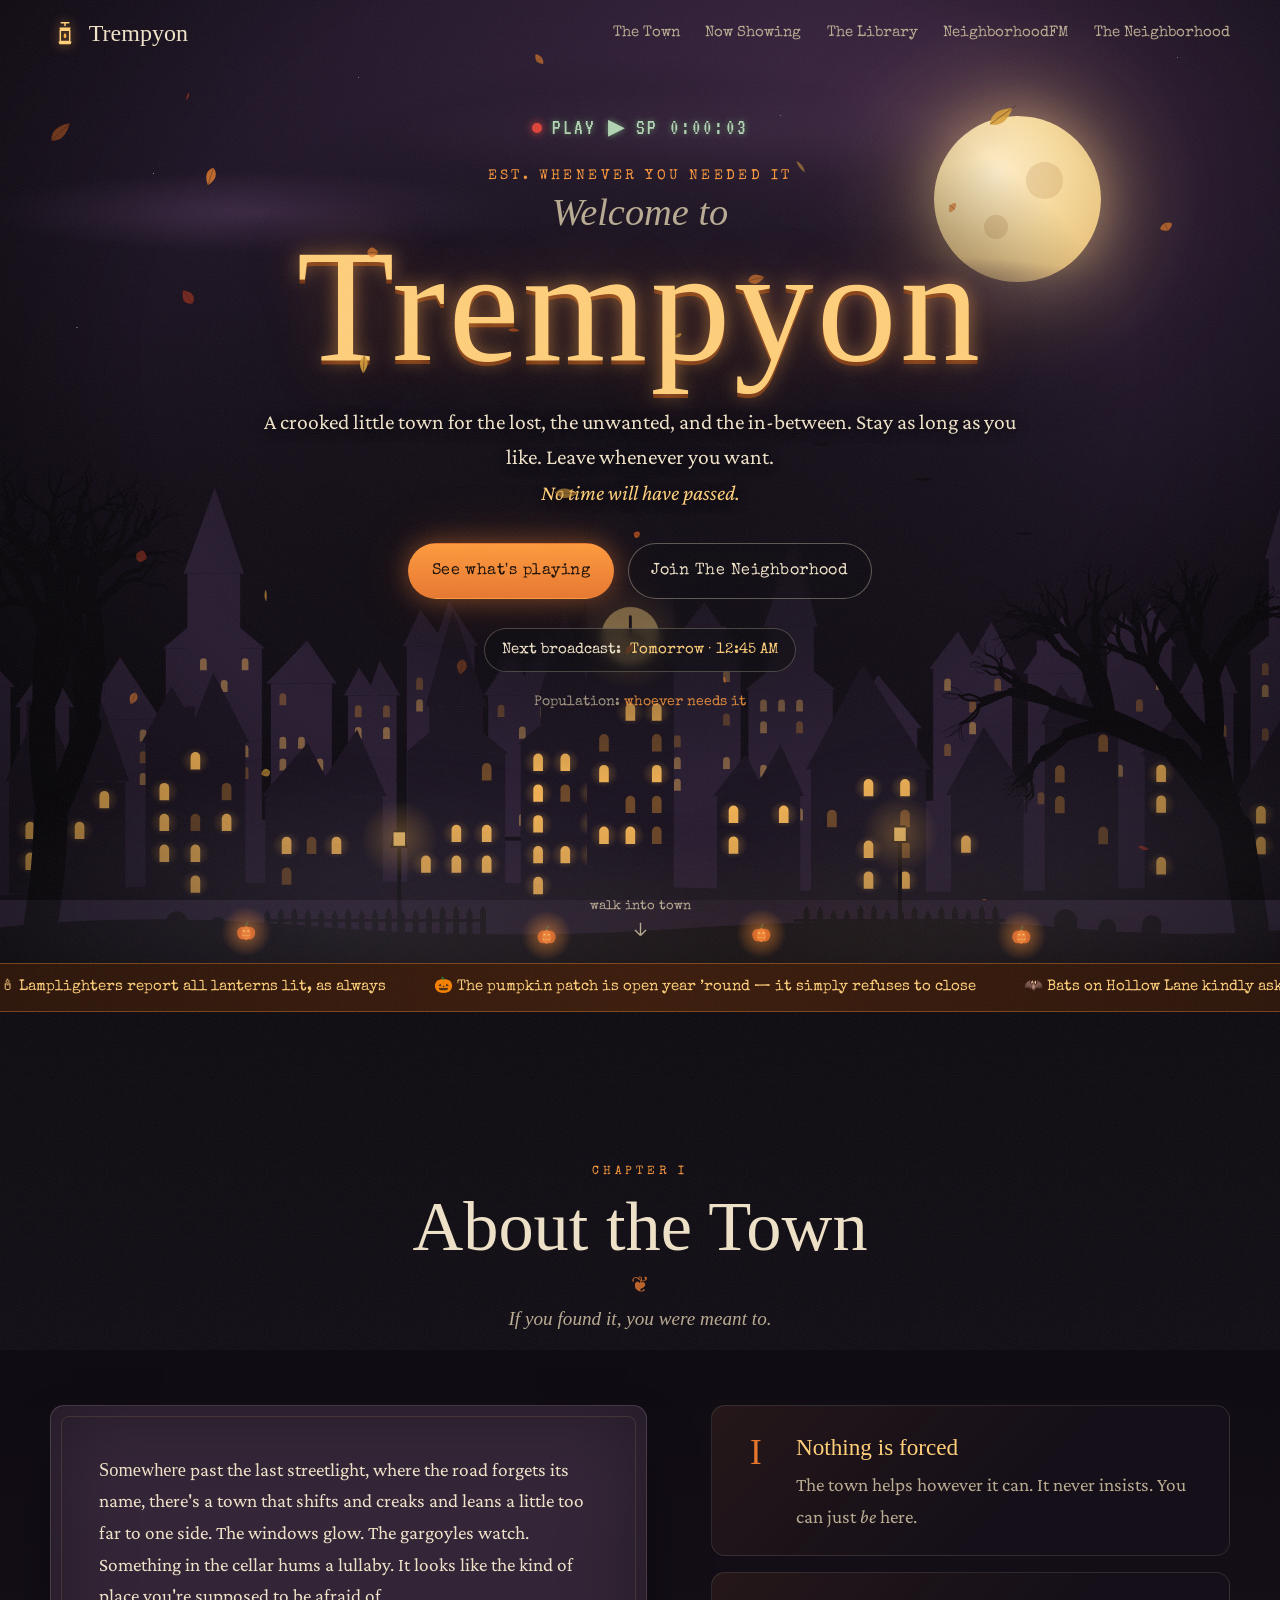
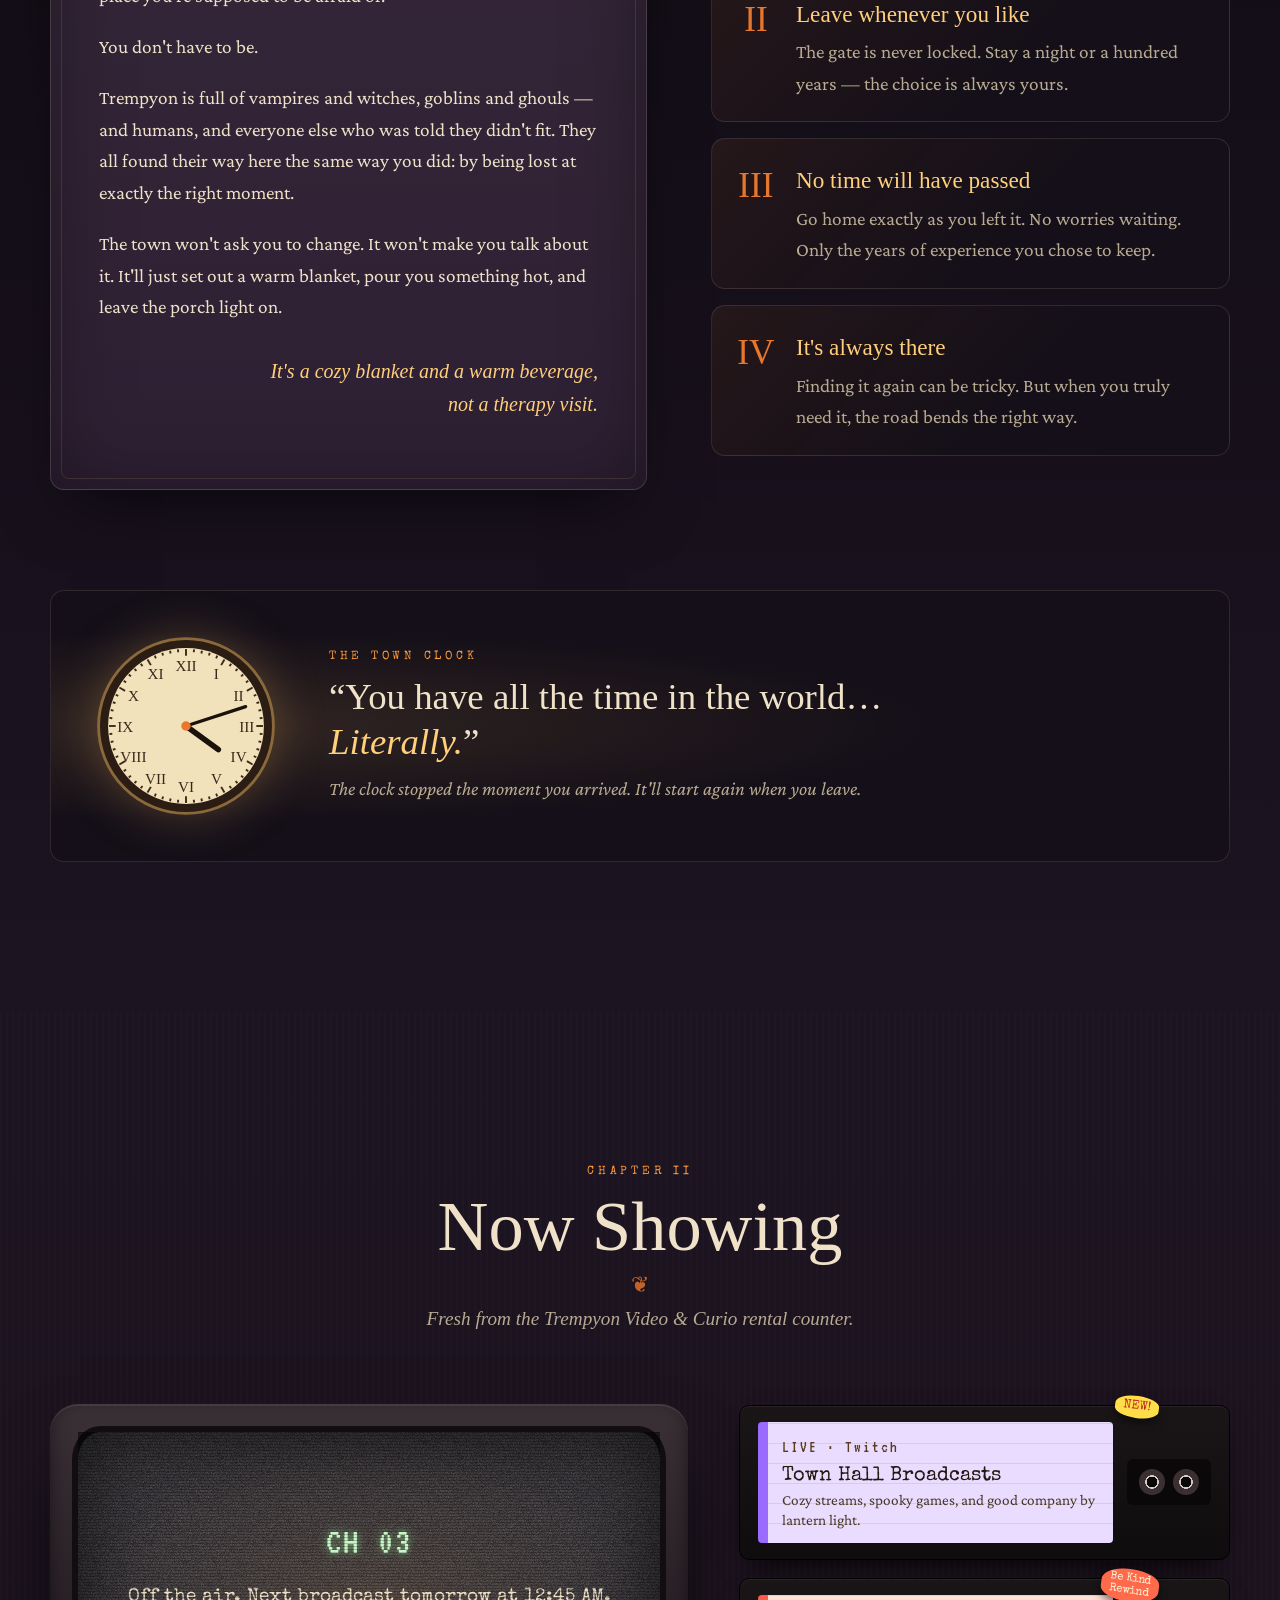
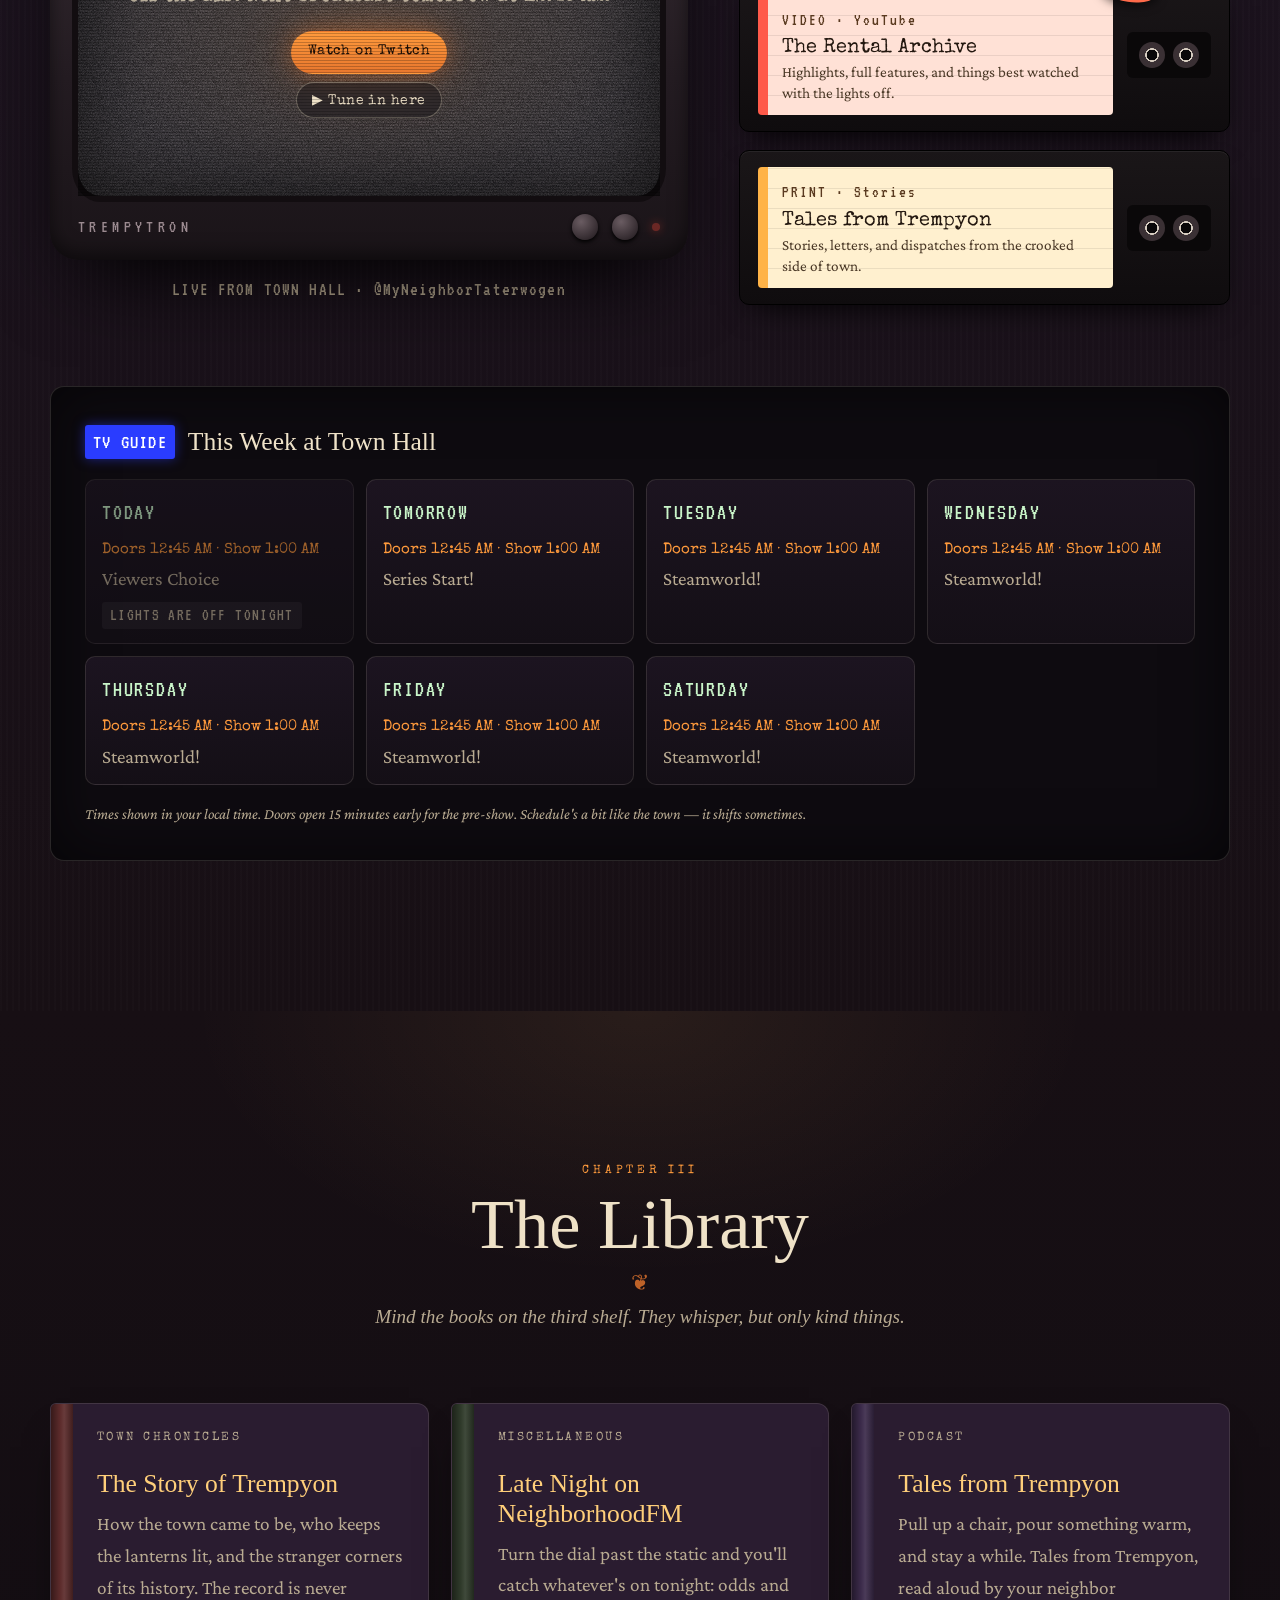
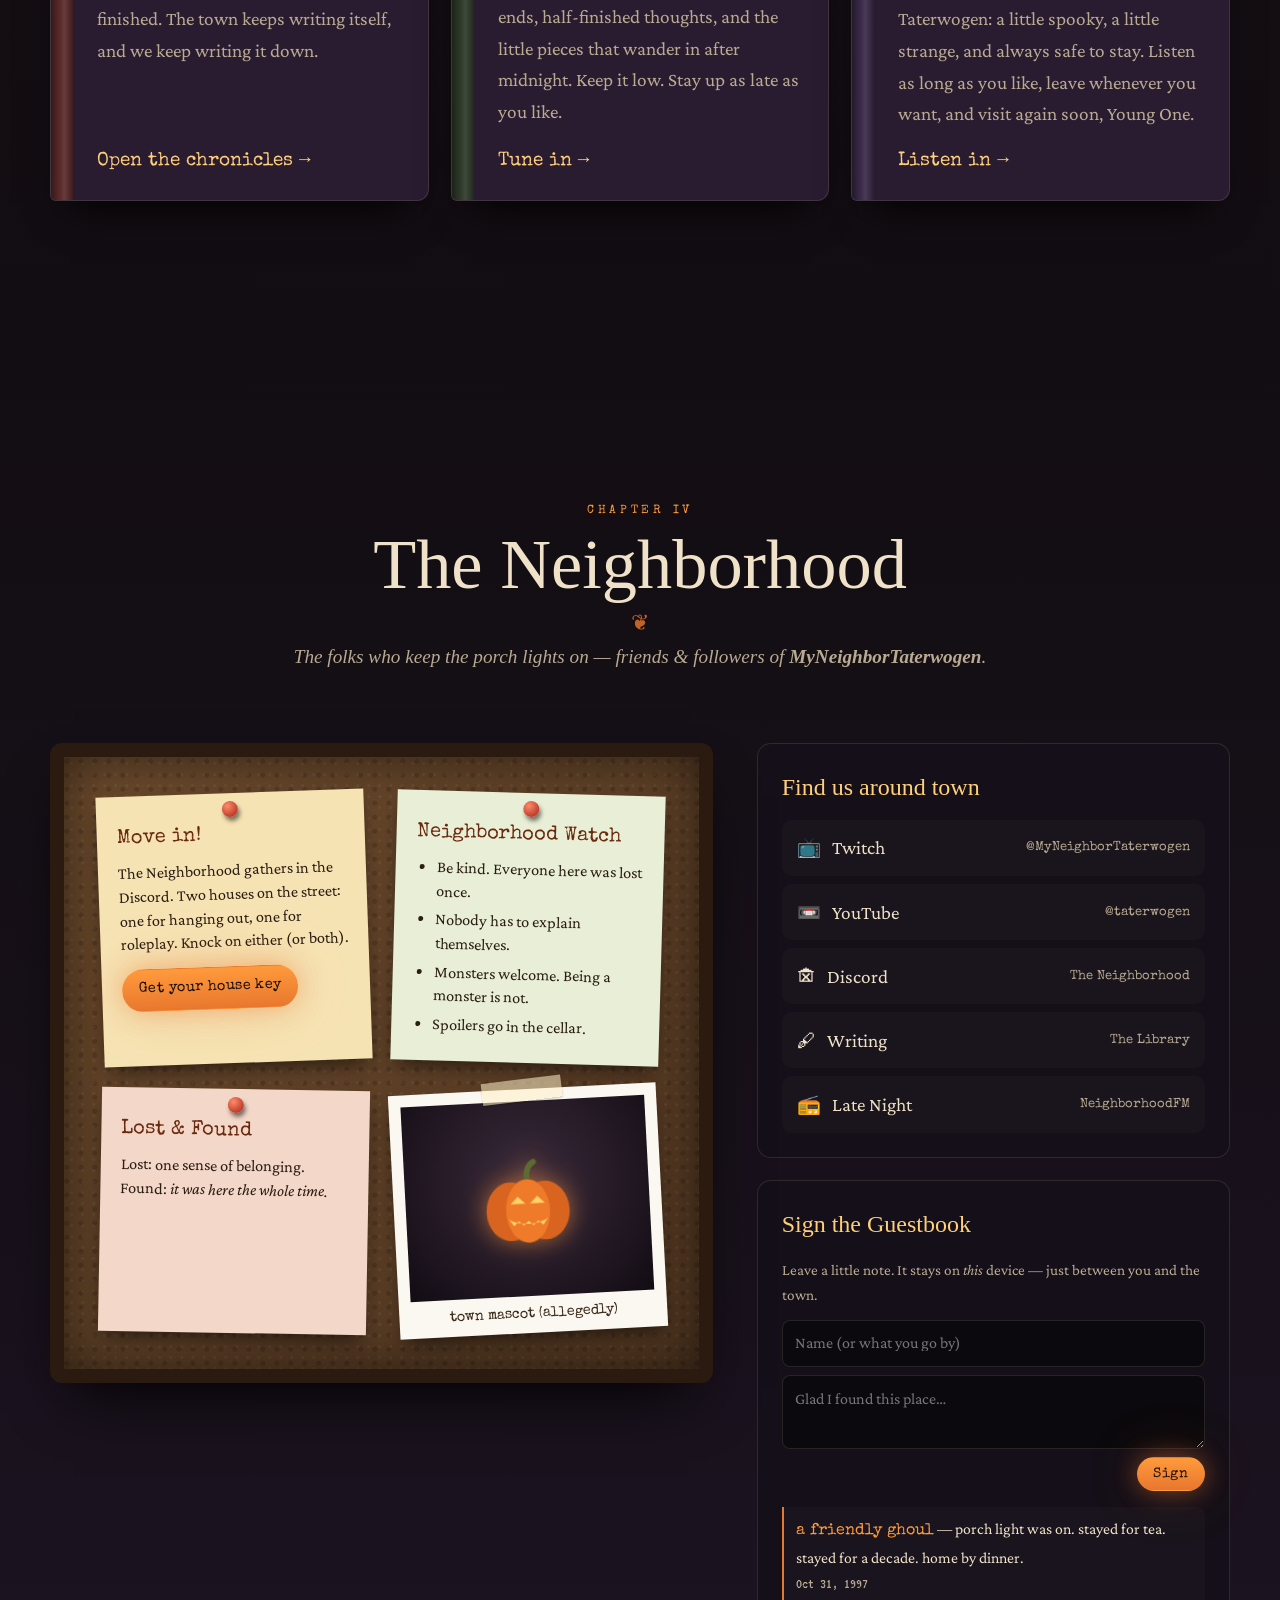
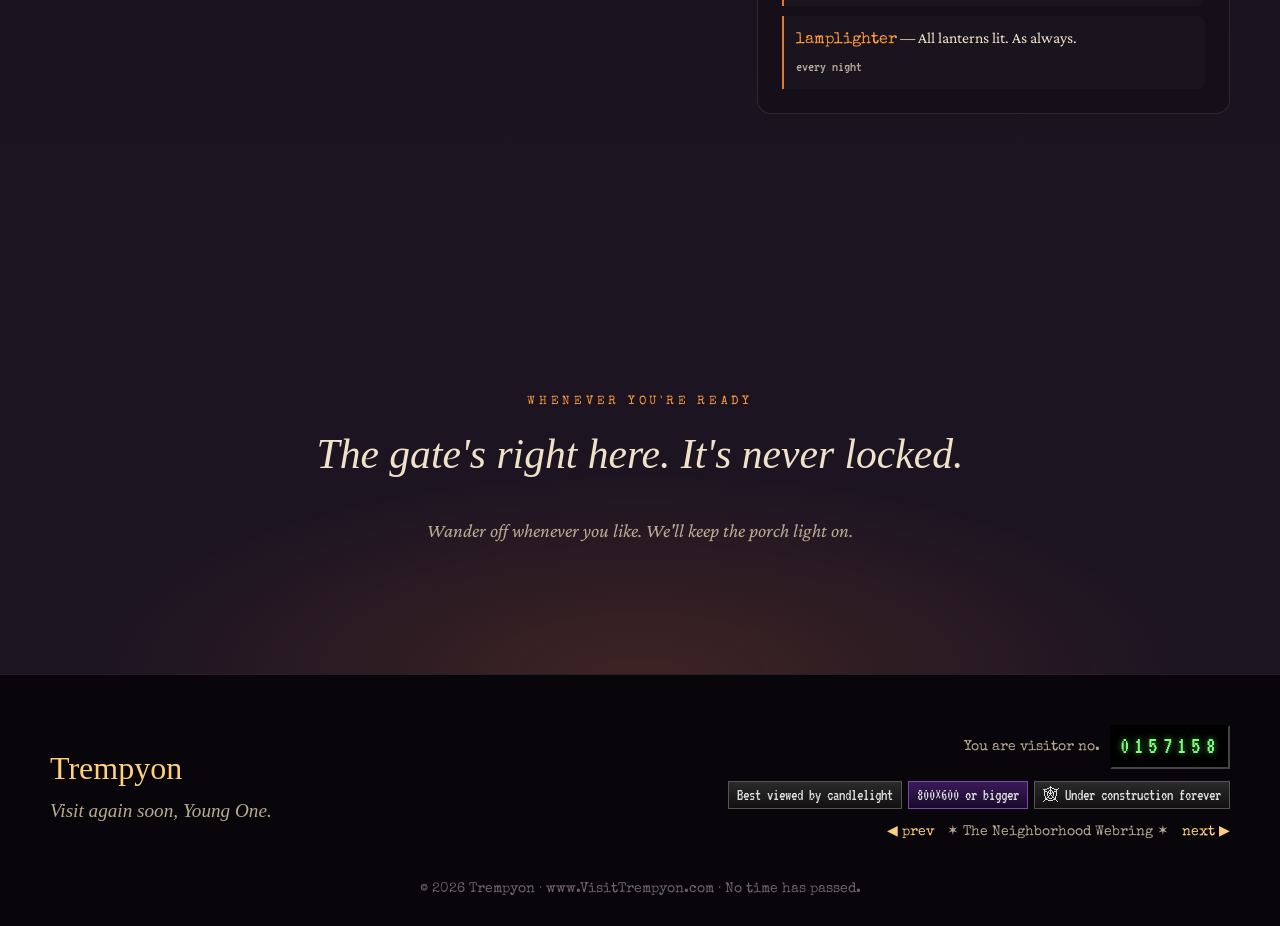
==== commit 08d0a6cd: "Fix" ====
--- a/index.html
+++ b/index.html
@@ -42,8 +42,8 @@
     <nav id="nav-links" class="nav__links" aria-label="Main">
       <a href="#town">The Town</a>
       <a href="#showing">Now Showing</a>
-      <a href="/library/">The Library</a>
-      <a href="/radio/">NeighborhoodFM</a>
+      <a href="library/index.html">The Library</a>
+      <a href="radio/index.html">NeighborhoodFM</a>
       <a href="#neighborhood">The Neighborhood</a>
     </nav>
   </header>
@@ -256,7 +256,7 @@
               <p class="book__kind">Town Chronicles</p>
               <h3>The Story of Trempyon</h3>
               <p>How the town came to be, who keeps the lanterns lit, and the stranger corners of its history. The record is never finished. The town keeps writing itself, and we keep writing it down.</p>
-              <a class="book__link" href="/library/">Open the chronicles →</a>
+              <a class="book__link" href="library/index.html">Open the chronicles →</a>
             </div>
           </article>
           <article class="book reveal">
@@ -265,7 +265,7 @@
               <p class="book__kind">Miscellaneous</p>
               <h3>Late Night on NeighborhoodFM</h3>
               <p>Turn the dial past the static and you'll catch whatever's on tonight: odds and ends, half-finished thoughts, and the little pieces that wander in after midnight. Keep it low. Stay up as late as you like.</p>
-              <a class="book__link" href="/radio/">Tune in →</a>
+              <a class="book__link" href="radio/index.html">Tune in →</a>
             </div>
           </article>
           <article class="book reveal">
@@ -329,8 +329,8 @@
                 <li><a data-link="twitch" href="#" target="_blank" rel="noopener"><span class="links__ico">📺</span>Twitch<span class="links__h" data-handle>@MyNeighborTaterwogen</span></a></li>
                 <li><a data-link="youtube" href="#" target="_blank" rel="noopener"><span class="links__ico">📼</span>YouTube<span class="links__h" data-yt-handle>@taterwogen</span></a></li>
                 <li><a data-link="discord" data-doors href="#" target="_blank" rel="noopener"><span class="links__ico">🏚</span>Discord<span class="links__h">The Neighborhood</span></a></li>
-                <li><a href="/library/"><span class="links__ico">🖋</span>Writing<span class="links__h">The Library</span></a></li>
-                <li><a href="/radio/"><span class="links__ico">📻</span>Late Night<span class="links__h">NeighborhoodFM</span></a></li>
+                <li><a href="library/index.html"><span class="links__ico">🖋</span>Writing<span class="links__h">The Library</span></a></li>
+                <li><a href="radio/index.html"><span class="links__ico">📻</span>Late Night<span class="links__h">NeighborhoodFM</span></a></li>
               </ul>
             </div>
 
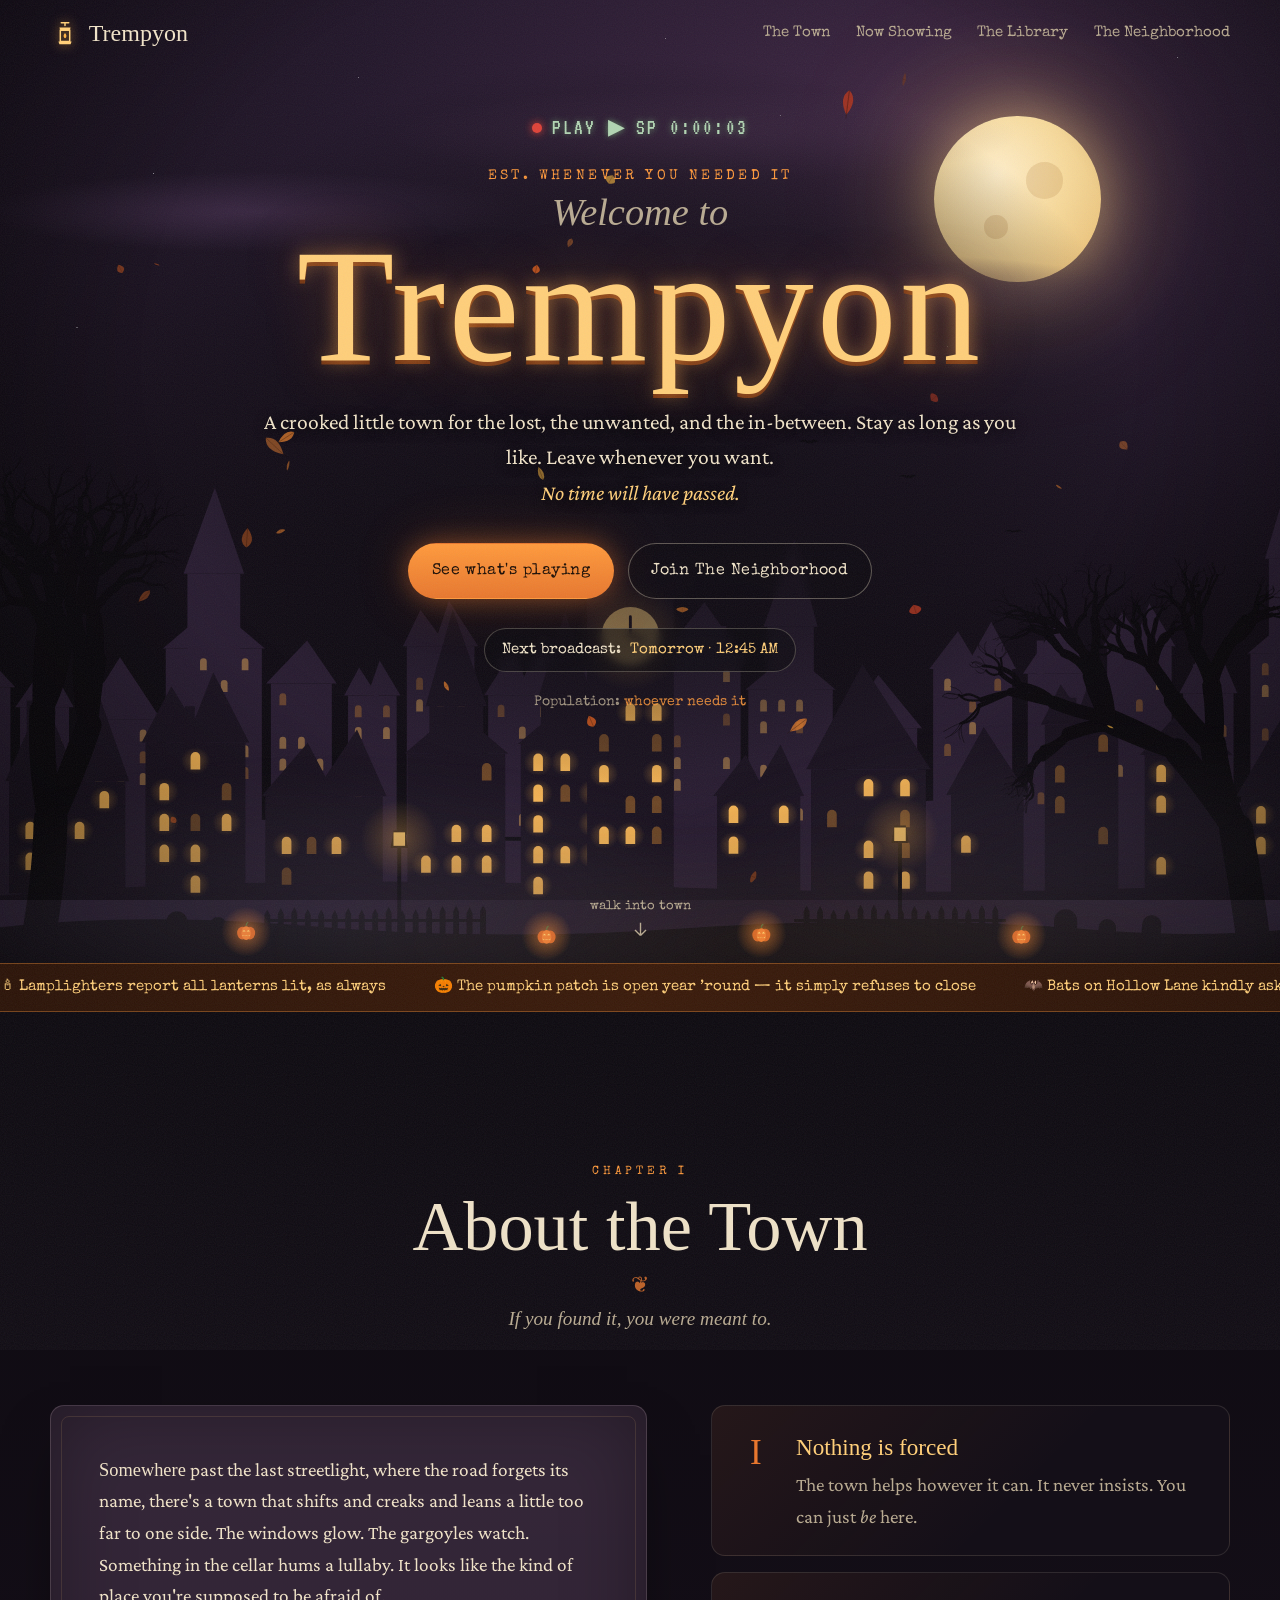
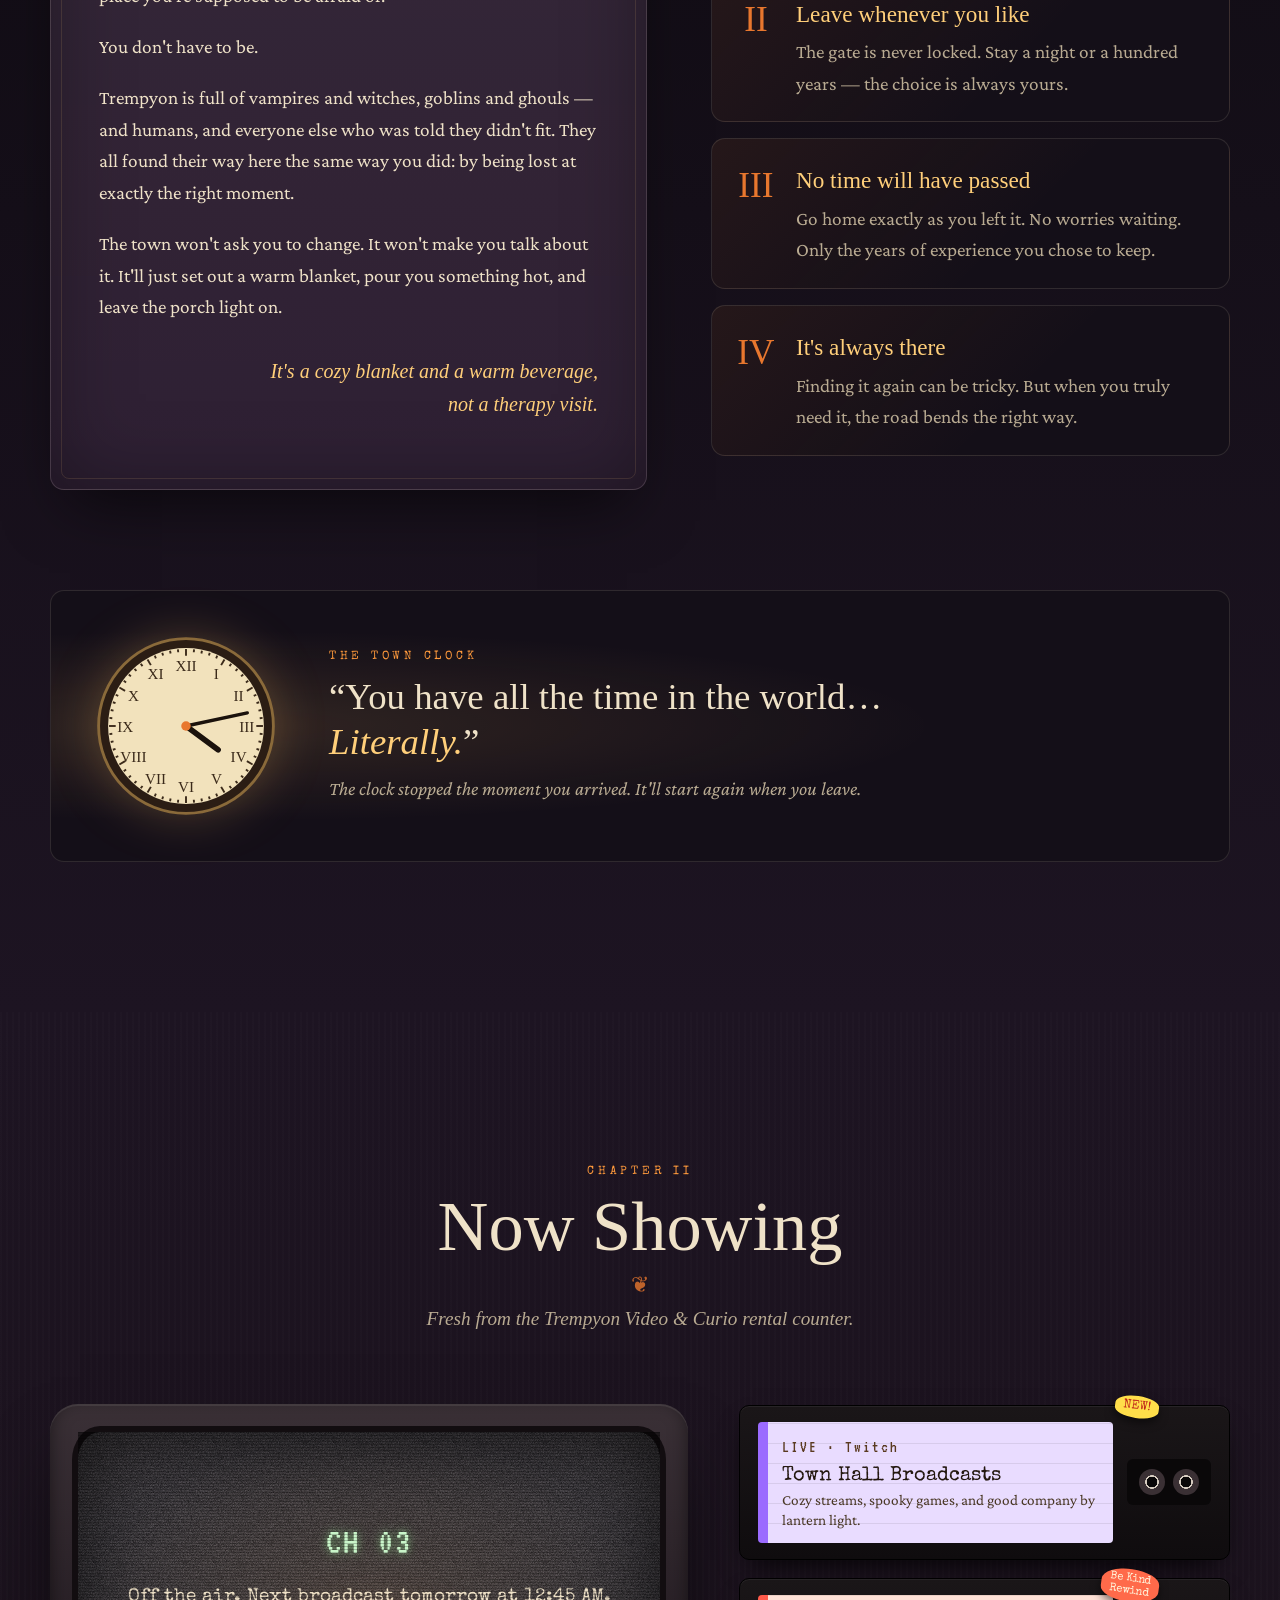
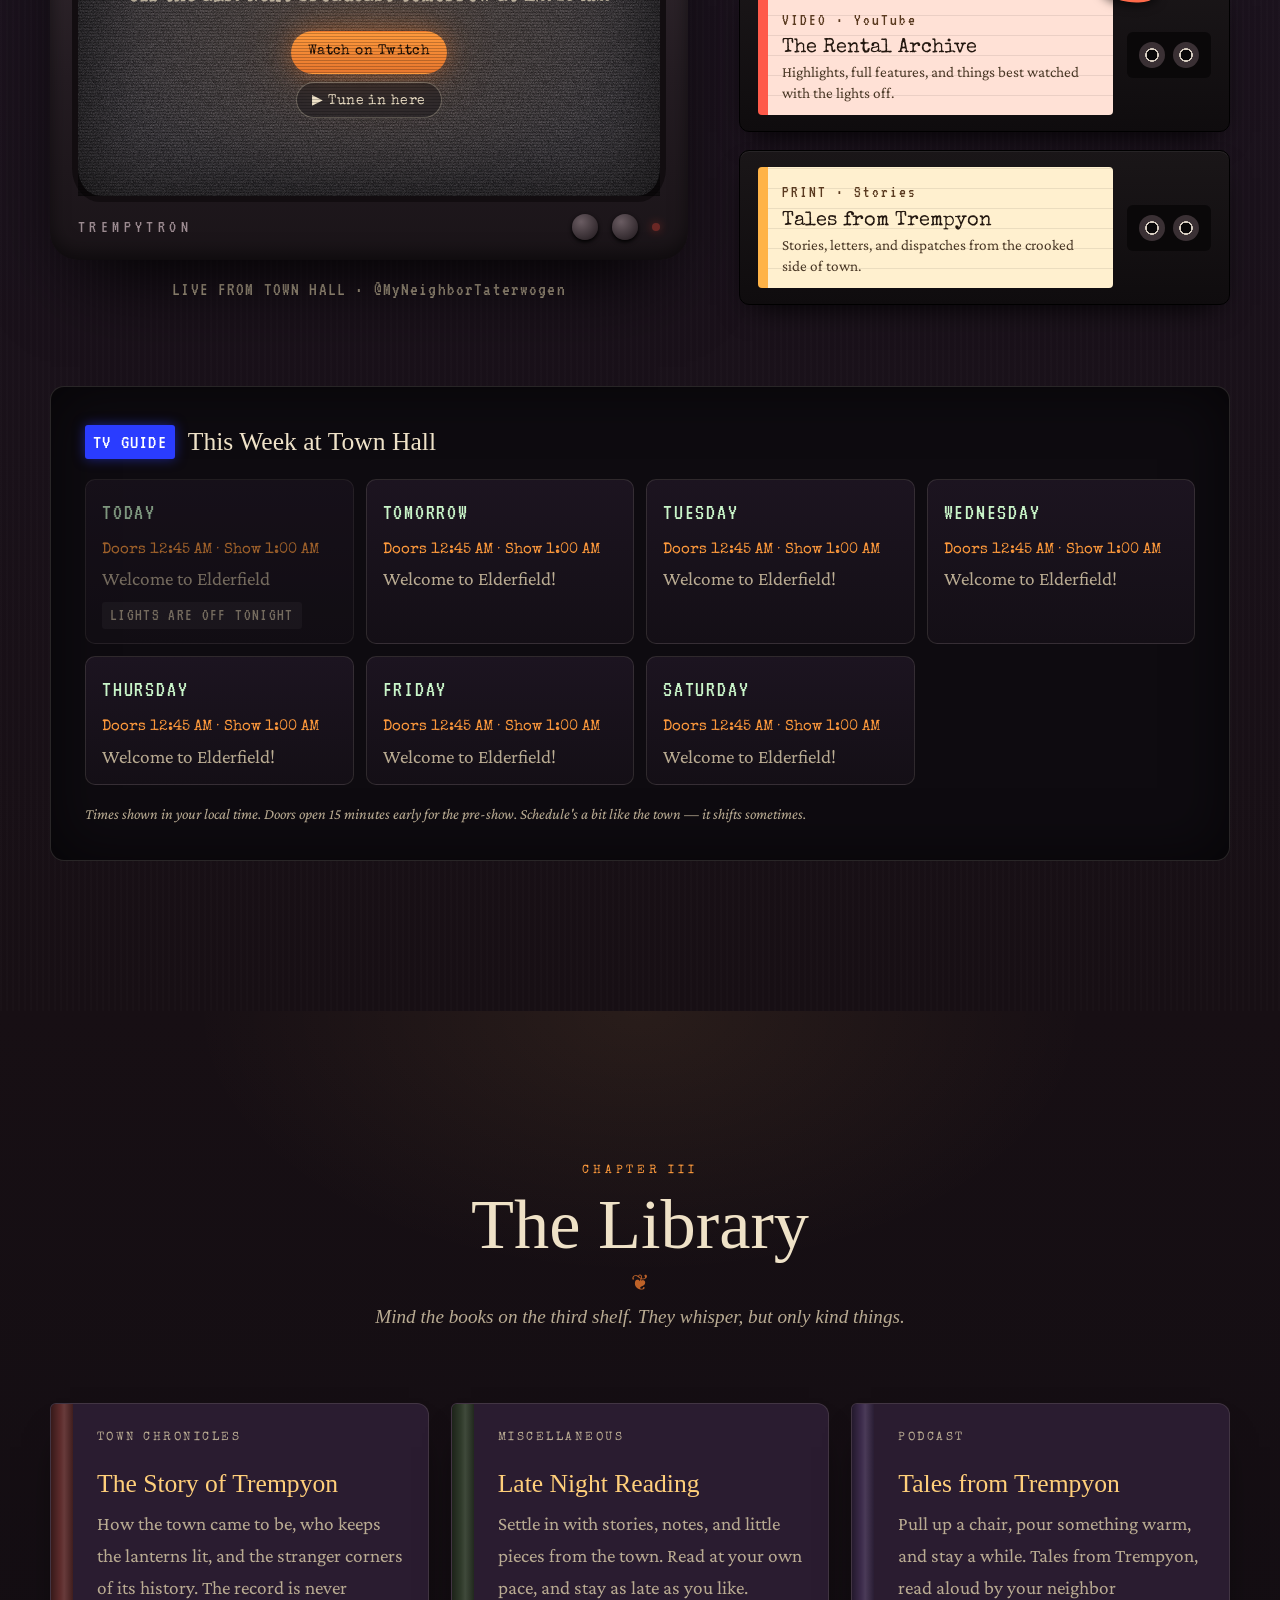
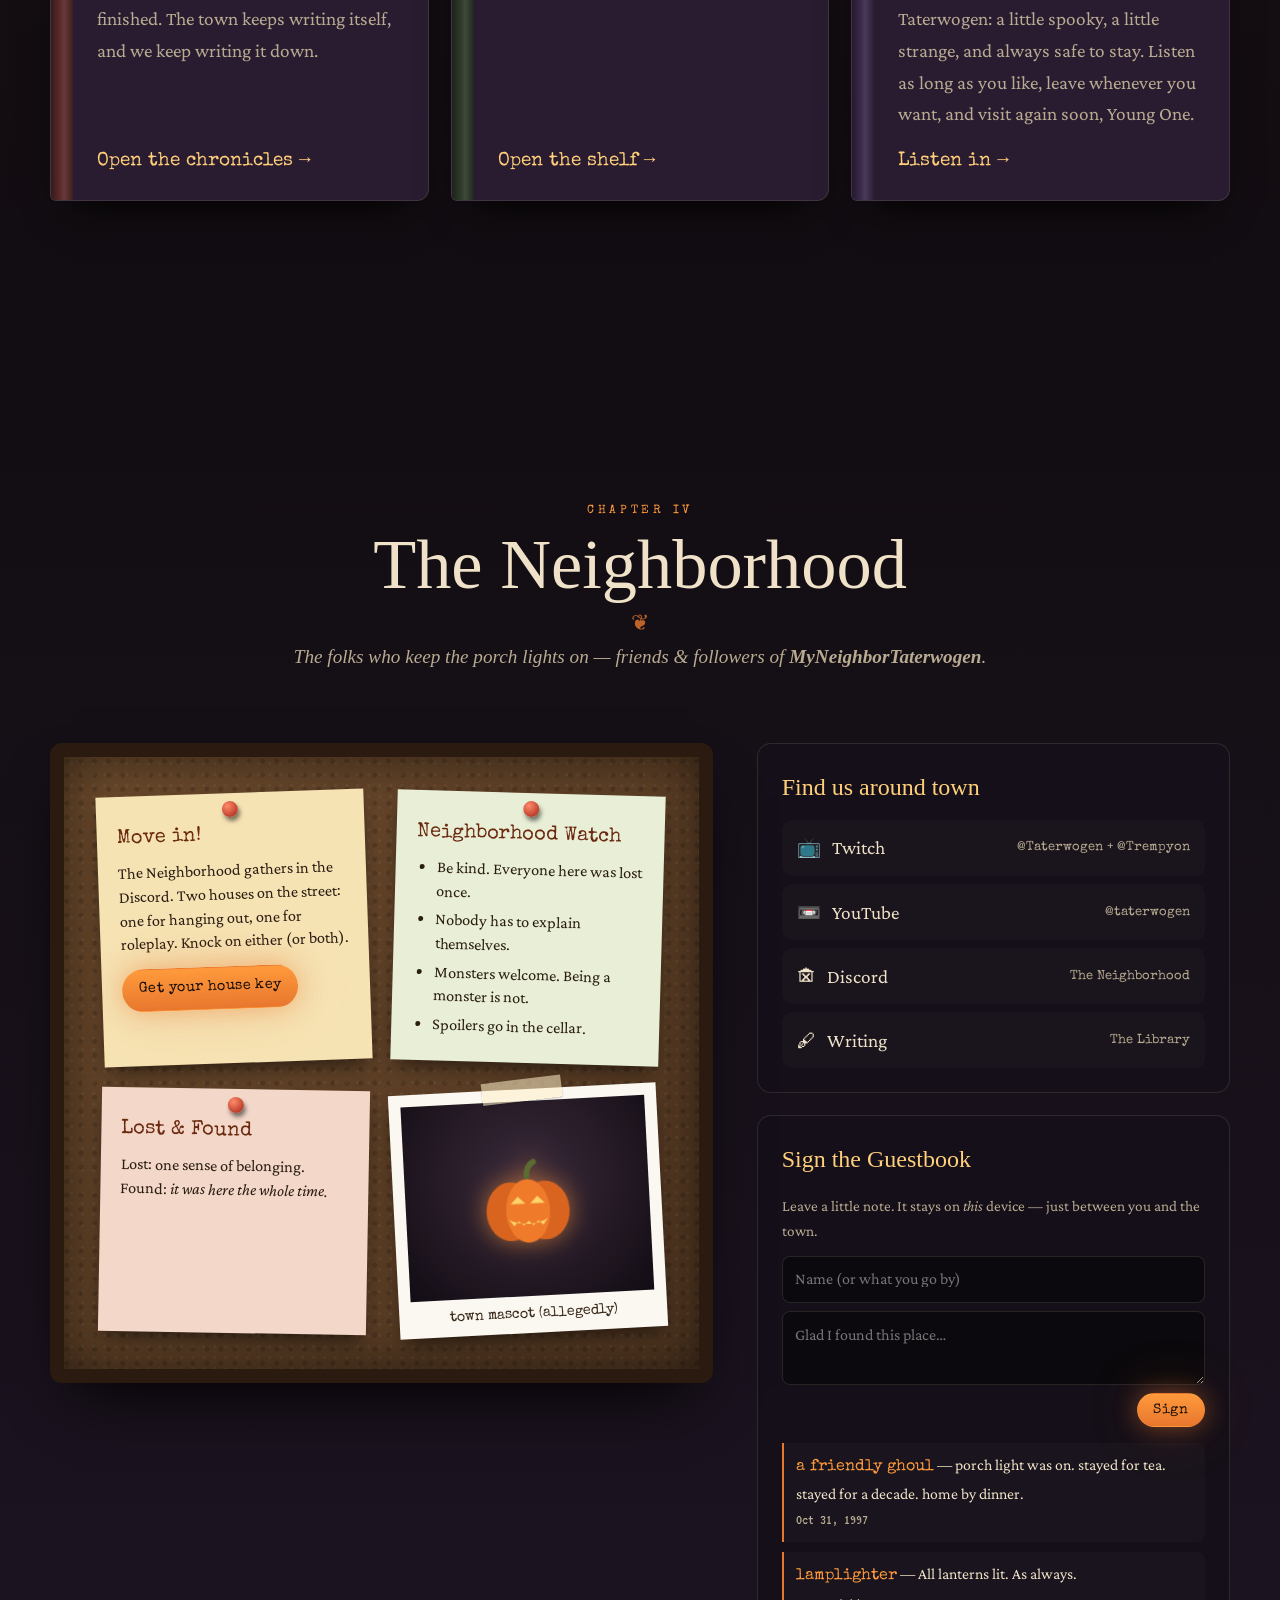
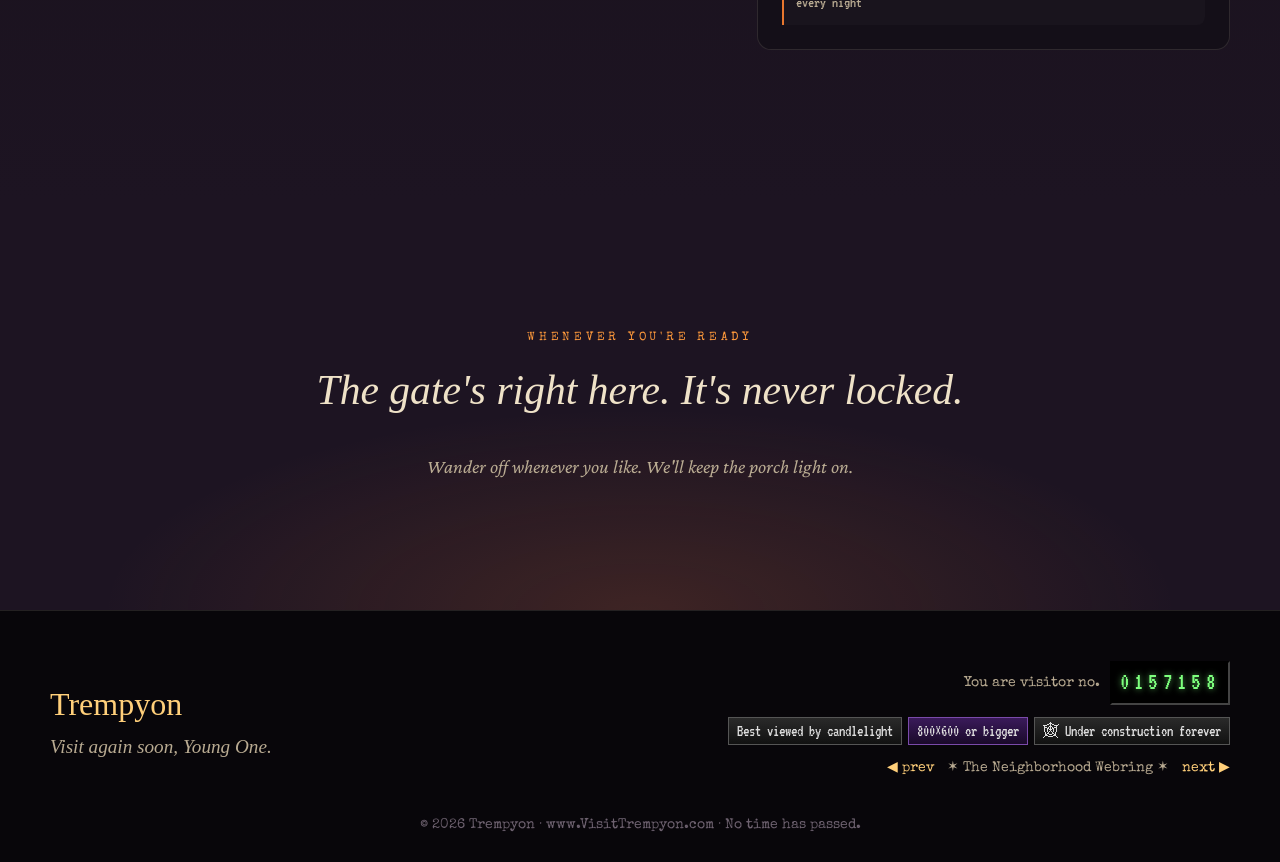
==== commit 9fa502fb: "Website overhaul" ====
--- a/index.html
+++ b/index.html
@@ -19,7 +19,7 @@
   <link rel="preconnect" href="https://fonts.googleapis.com">
   <link rel="preconnect" href="https://fonts.gstatic.com" crossorigin>
   <link href="https://fonts.googleapis.com/css2?family=Crimson+Pro:ital,wght@0,400;0,500;0,600;1,400&family=IM+Fell+English:ital@0;1&family=IM+Fell+English+SC&family=Special+Elite&family=VT323&display=swap" rel="stylesheet">
-  <link rel="stylesheet" href="css/styles.css?v=11">
+  <link rel="stylesheet" href="css/styles.css?v=12">
 </head>
 <body>
   <a class="skip" href="#main">Skip to the town square</a>
@@ -35,15 +35,14 @@
       <svg class="nav__mark" viewBox="0 0 32 32" aria-hidden="true"><use href="#lantern"/></svg>
       <span>Trempyon</span>
     </a>
-    <a class="live-pill" id="live-pill" data-link="twitch" href="#" target="_blank" rel="noopener" hidden><span class="live-pill__dot"></span>LIVE</a>
+    <a class="live-pill" id="live-pill" data-link="twitch" data-twitch href="#" target="_blank" rel="noopener" hidden><span class="live-pill__dot"></span>LIVE</a>
     <button class="nav__toggle" aria-expanded="false" aria-controls="nav-links">
       <span class="sr">Menu</span><span></span><span></span><span></span>
     </button>
     <nav id="nav-links" class="nav__links" aria-label="Main">
       <a href="#town">The Town</a>
       <a href="#showing">Now Showing</a>
-      <a href="library/index.html">The Library</a>
-      <a href="radio/index.html">NeighborhoodFM</a>
+      <a href="library/index.html#chronicles">The Library</a>
       <a href="#neighborhood">The Neighborhood</a>
     </nav>
   </header>
@@ -75,7 +74,7 @@
           <a class="btn btn--ember" href="#showing">See what's playing</a>
           <a class="btn btn--ghost" data-link="discord" data-doors href="#neighborhood" target="_blank" rel="noopener">Join The Neighborhood</a>
         </div>
-        <a class="status-chip" id="hero-status" href="#showing" hidden></a>
+        <a class="status-chip" id="hero-status" data-twitch href="#showing" hidden></a>
         <p class="hero__pop">Population: <span id="population">whoever needs it</span></p>
       </div>
 
@@ -187,7 +186,7 @@
                 <div class="crt__static" id="crt-static">
                   <p class="vt" id="crt-ch">CH 03</p>
                   <p class="crt__msg" id="crt-msg">Tuning in to the town broadcast…</p>
-                  <a class="btn btn--ember btn--sm" data-link="twitch" href="#" target="_blank" rel="noopener">Watch on Twitch</a>
+                  <a class="btn btn--ember btn--sm" data-link="twitch" data-twitch href="#" target="_blank" rel="noopener">Watch on Twitch</a>
                 </div>
                 <div class="crt__scan" aria-hidden="true"></div>
               </div>
@@ -202,7 +201,7 @@
 
           <!-- VHS shelf -->
           <div class="shelf">
-            <a class="tape tape--twitch reveal" data-link="twitch" href="#" target="_blank" rel="noopener">
+            <a class="tape tape--twitch reveal" data-link="twitch" data-twitch href="#" target="_blank" rel="noopener">
               <span class="tape__label">
                 <span class="tape__cat">LIVE · Twitch</span>
                 <strong>Town Hall Broadcasts</strong>
@@ -263,9 +262,9 @@
             <div class="book__spine" style="--spine:#2f3a2a"></div>
             <div class="book__body">
               <p class="book__kind">Miscellaneous</p>
-              <h3>Late Night on NeighborhoodFM</h3>
-              <p>Turn the dial past the static and you'll catch whatever's on tonight: odds and ends, half-finished thoughts, and the little pieces that wander in after midnight. Keep it low. Stay up as late as you like.</p>
-              <a class="book__link" href="radio/index.html">Tune in →</a>
+              <h3>Late Night Reading</h3>
+              <p>Settle in with stories, notes, and little pieces from the town. Read at your own pace, and stay as late as you like.</p>
+              <a class="book__link" href="library/index.html#radio">Open the shelf →</a>
             </div>
           </article>
           <article class="book reveal">
@@ -326,11 +325,10 @@
             <div class="panel reveal">
               <h3>Find us around town</h3>
               <ul class="links">
-                <li><a data-link="twitch" href="#" target="_blank" rel="noopener"><span class="links__ico">📺</span>Twitch<span class="links__h" data-handle>@MyNeighborTaterwogen</span></a></li>
+                <li><a data-link="twitch" data-twitch href="#" target="_blank" rel="noopener"><span class="links__ico">📺</span>Twitch<span class="links__h">@Taterwogen + @Trempyon</span></a></li>
                 <li><a data-link="youtube" href="#" target="_blank" rel="noopener"><span class="links__ico">📼</span>YouTube<span class="links__h" data-yt-handle>@taterwogen</span></a></li>
                 <li><a data-link="discord" data-doors href="#" target="_blank" rel="noopener"><span class="links__ico">🏚</span>Discord<span class="links__h">The Neighborhood</span></a></li>
                 <li><a href="library/index.html"><span class="links__ico">🖋</span>Writing<span class="links__h">The Library</span></a></li>
-                <li><a href="radio/index.html"><span class="links__ico">📻</span>Late Night<span class="links__h">NeighborhoodFM</span></a></li>
               </ul>
             </div>
 
@@ -393,6 +391,15 @@
     <h2 class="doors__title" id="doors-title">Which door are you knocking on?</h2>
     <p class="doors__sub">Two houses, one street. Join one or both. Nobody's keeping count.</p>
     <div class="doors__grid" id="doors-grid"></div>
+  </dialog>
+
+  <!-- ============ TWITCH PICKER ============ -->
+  <dialog class="doors" id="twitch-picker" aria-labelledby="twitch-picker-title">
+    <button class="doors__close" type="button" aria-label="Close">×</button>
+    <p class="eyebrow">On the Air</p>
+    <h2 class="doors__title" id="twitch-picker-title">Which channel are you tuning into?</h2>
+    <p class="doors__sub">Two channels, one neighborhood. Pick a stream to watch.</p>
+    <div class="doors__grid" id="twitch-picker-grid"></div>
   </dialog>
 
   <!-- ============ LEAVE OVERLAY ============ -->
--- a/css/styles.css
+++ b/css/styles.css
@@ -482,7 +482,7 @@
 .guestbook__list b { font-family: var(--f-type); font-weight: 400; color: var(--pumpkin); }
 .guestbook__list time { display: block; font-family: var(--f-vt); color: var(--bone-dim); font-size: .95rem; }
 
-/* ---------- discord picker ---------- */
+/* ---------- community pickers ---------- */
 .doors {
   width: min(720px, calc(100% - 32px)); max-height: calc(100svh - 32px); overflow: auto;
   padding: clamp(24px, 4vw, 40px); border: 1px solid rgba(255,207,122,.25); border-radius: 18px;
@@ -558,11 +558,11 @@
 .leave.is-on .leave__sub { opacity: 1; }
 
 /* ============================================================
-   THE LIBRARIES (/library/ + /radio/)
+   THE LIBRARY
    ============================================================ */
 .lib-page main { background: linear-gradient(180deg, #170f14 0%, #120d12 60%, var(--plum) 100%); }
-.lib-page--radio main { background: radial-gradient(ellipse 70% 40% at 50% 0%, rgba(125,200,255,.06), transparent 70%), linear-gradient(180deg, #0f1016 0%, #0e0c13 60%, var(--plum) 100%); }
 .lib-hall { padding-top: clamp(120px, 14vw, 170px); }
+.case-wrap { scroll-margin-top: 100px; }
 .lib-title { font-family: var(--f-sc); font-weight: 400; font-size: clamp(2.4rem, 1.6rem + 3.5vw, 4.4rem); line-height: 1; margin: 0; color: var(--bone); }
 .lib-title::after { content: "❦"; display: block; font-size: 1.4rem; color: var(--ember); margin-top: .8rem; opacity: .8; }
 .nav__links a[aria-current="page"] { color: var(--candle); }
@@ -625,25 +625,6 @@
 .slip__open { display: inline-block; margin-top: .5rem; font-family: var(--f-type); color: #8e2b2b; text-decoration: none; }
 .slip__open:hover { color: var(--ember); }
 
-/* NeighborhoodFM: an old cabinet radio sitting on top of the bookcase */
-.radio {
-  display: grid; grid-template-columns: 90px 1fr; gap: 18px; align-items: center; max-width: 620px; margin: 0 auto 30px; padding: 16px 20px;
-  border-radius: 18px 18px 8px 8px; background: linear-gradient(180deg, #5a3822, #3a2418); border: 2px solid #6b4a2a;
-  box-shadow: 0 20px 40px -20px #000, inset 0 2px 0 rgba(255,220,170,.15);
-}
-.radio__grille { height: 74px; border-radius: 10px; background: radial-gradient(circle, #1a0f0a 1.6px, transparent 2px) 0 0 / 8px 8px, #2a1a12; box-shadow: inset 0 2px 6px rgba(0,0,0,.6); }
-.radio__face { display: grid; gap: 8px; }
-.radio__call { margin: 0; color: #ffcf7a; font-size: 1.35rem; display: flex; align-items: center; gap: .5rem; text-shadow: 0 0 8px rgba(255,190,100,.5); }
-.radio__lamp { display: inline-block; width: 9px; height: 9px; border-radius: 50%; background: #ff5a3c; box-shadow: 0 0 8px #ff5a3c; animation: onair 2.4s ease-in-out infinite; }
-@keyframes onair { 50% { opacity: .35; box-shadow: none; } }
-.dial {
-  position: relative; height: 46px; border-radius: 6px; overflow: hidden;
-  background: repeating-linear-gradient(90deg, rgba(60,30,10,.55) 0 1px, transparent 1px 10px) 0 100% / 100% 12px no-repeat, linear-gradient(180deg, #ffe2a6, #f0bf6a);
-  box-shadow: inset 0 0 14px rgba(120,60,10,.6), 0 0 22px -6px rgba(255,190,100,.6);
-}
-.dial__nums { display: flex; justify-content: space-between; padding: 4px 10px 0; font-family: var(--f-vt); font-size: 1.05rem; color: #4a2410; }
-.dial__needle { position: absolute; top: 0; bottom: 0; left: 75%; width: 2px; background: #b3261e; box-shadow: 0 0 4px rgba(179,38,30,.7); animation: tune 9s ease-in-out infinite; }
-@keyframes tune { 0%, 100% { transform: translateX(0); } 40% { transform: translateX(-3px); } 70% { transform: translateX(2px); } }
 .case--radio { border-color: #3a2a24 #2e2019 #4a3428; background: linear-gradient(180deg, rgba(0,0,0,.55), rgba(0,0,0,.2) 60%, rgba(125,200,255,.04)), #15110f; }
 
 /* Tales from Trempyon */
@@ -695,8 +676,6 @@
 .reader--radio .reader__body > p:first-child::first-letter { float: none; font: inherit; padding: 0; color: inherit; }
 
 @media (max-width: 600px) {
-  .radio { grid-template-columns: 1fr; }
-  .radio__grille { height: 34px; }
   .podcast { grid-template-columns: 1fr; text-align: center; }
   .podcast__mic { width: 70px; margin: 0 auto; }
   .reader__nav { grid-template-columns: 1fr; text-align: center; }
@@ -731,3 +710,4 @@
 }
 
 [data-doors] { cursor: pointer; }
+[data-twitch] { cursor: pointer; }
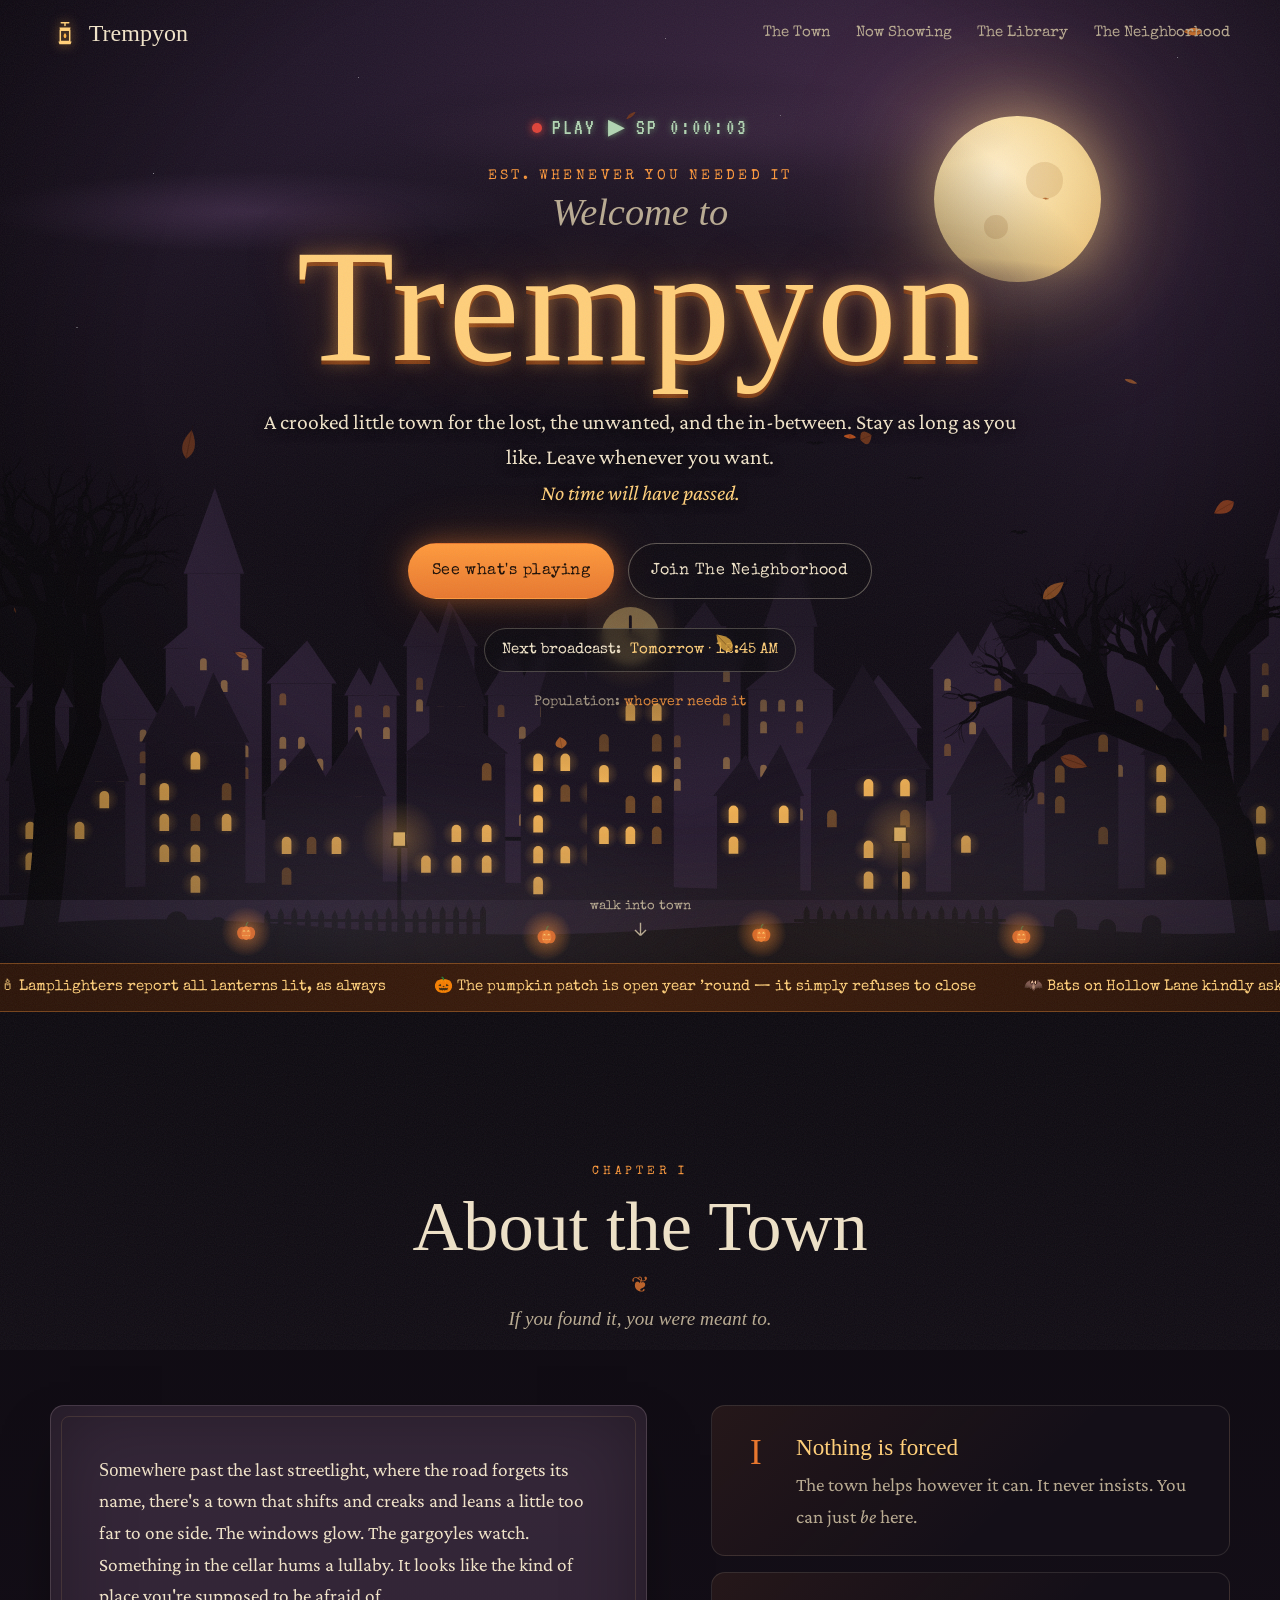
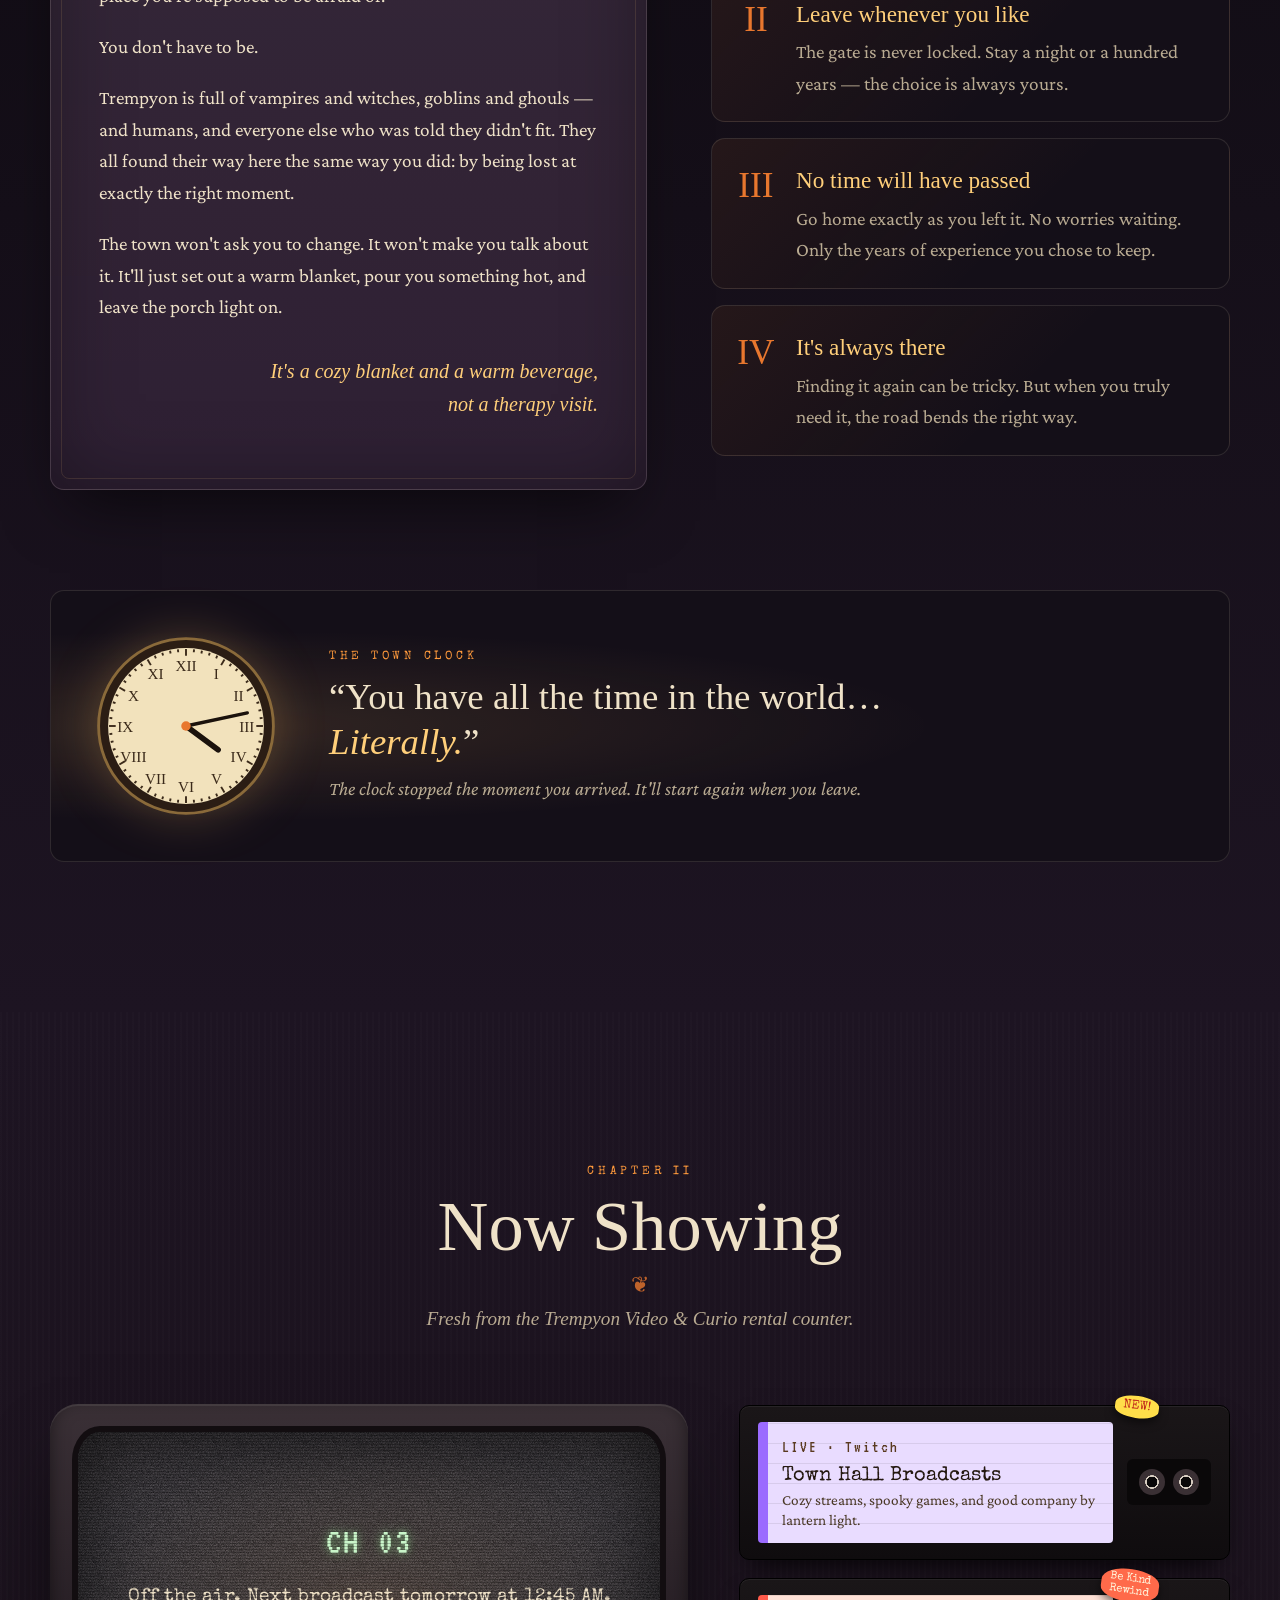
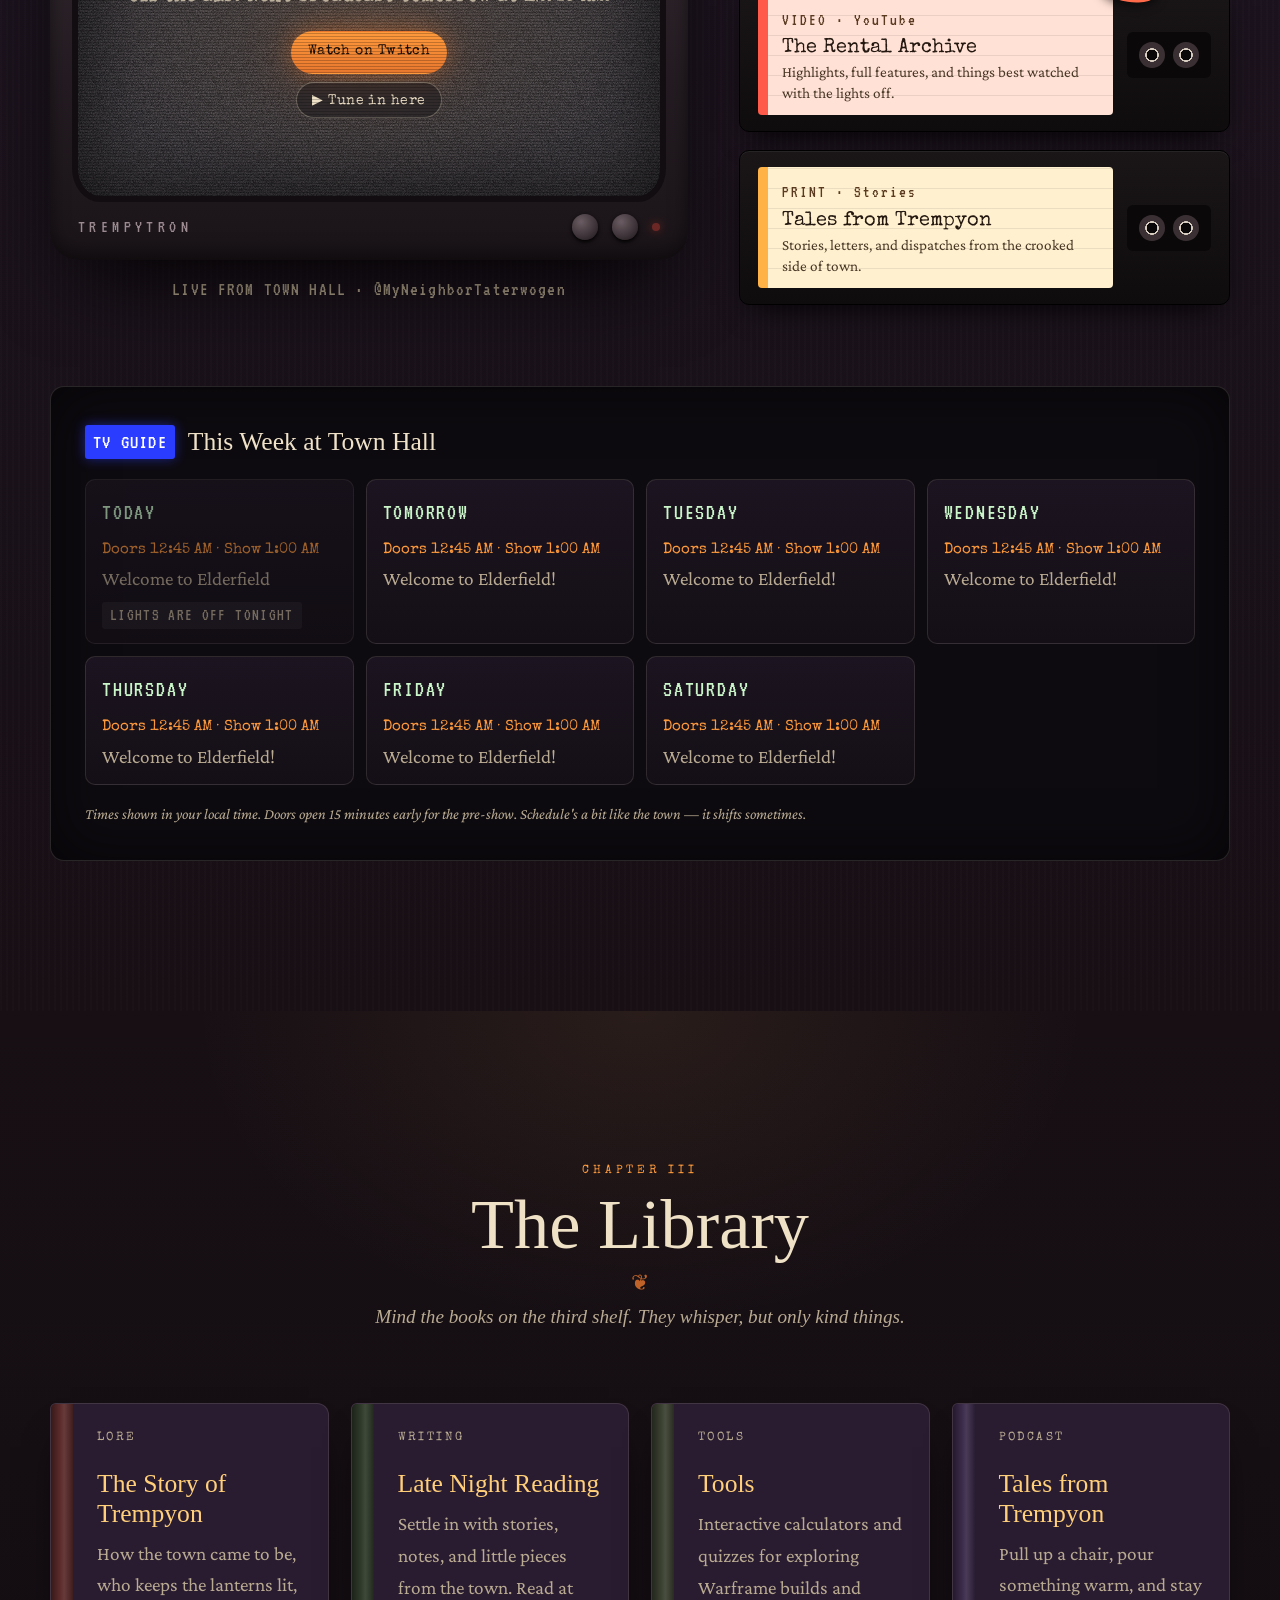
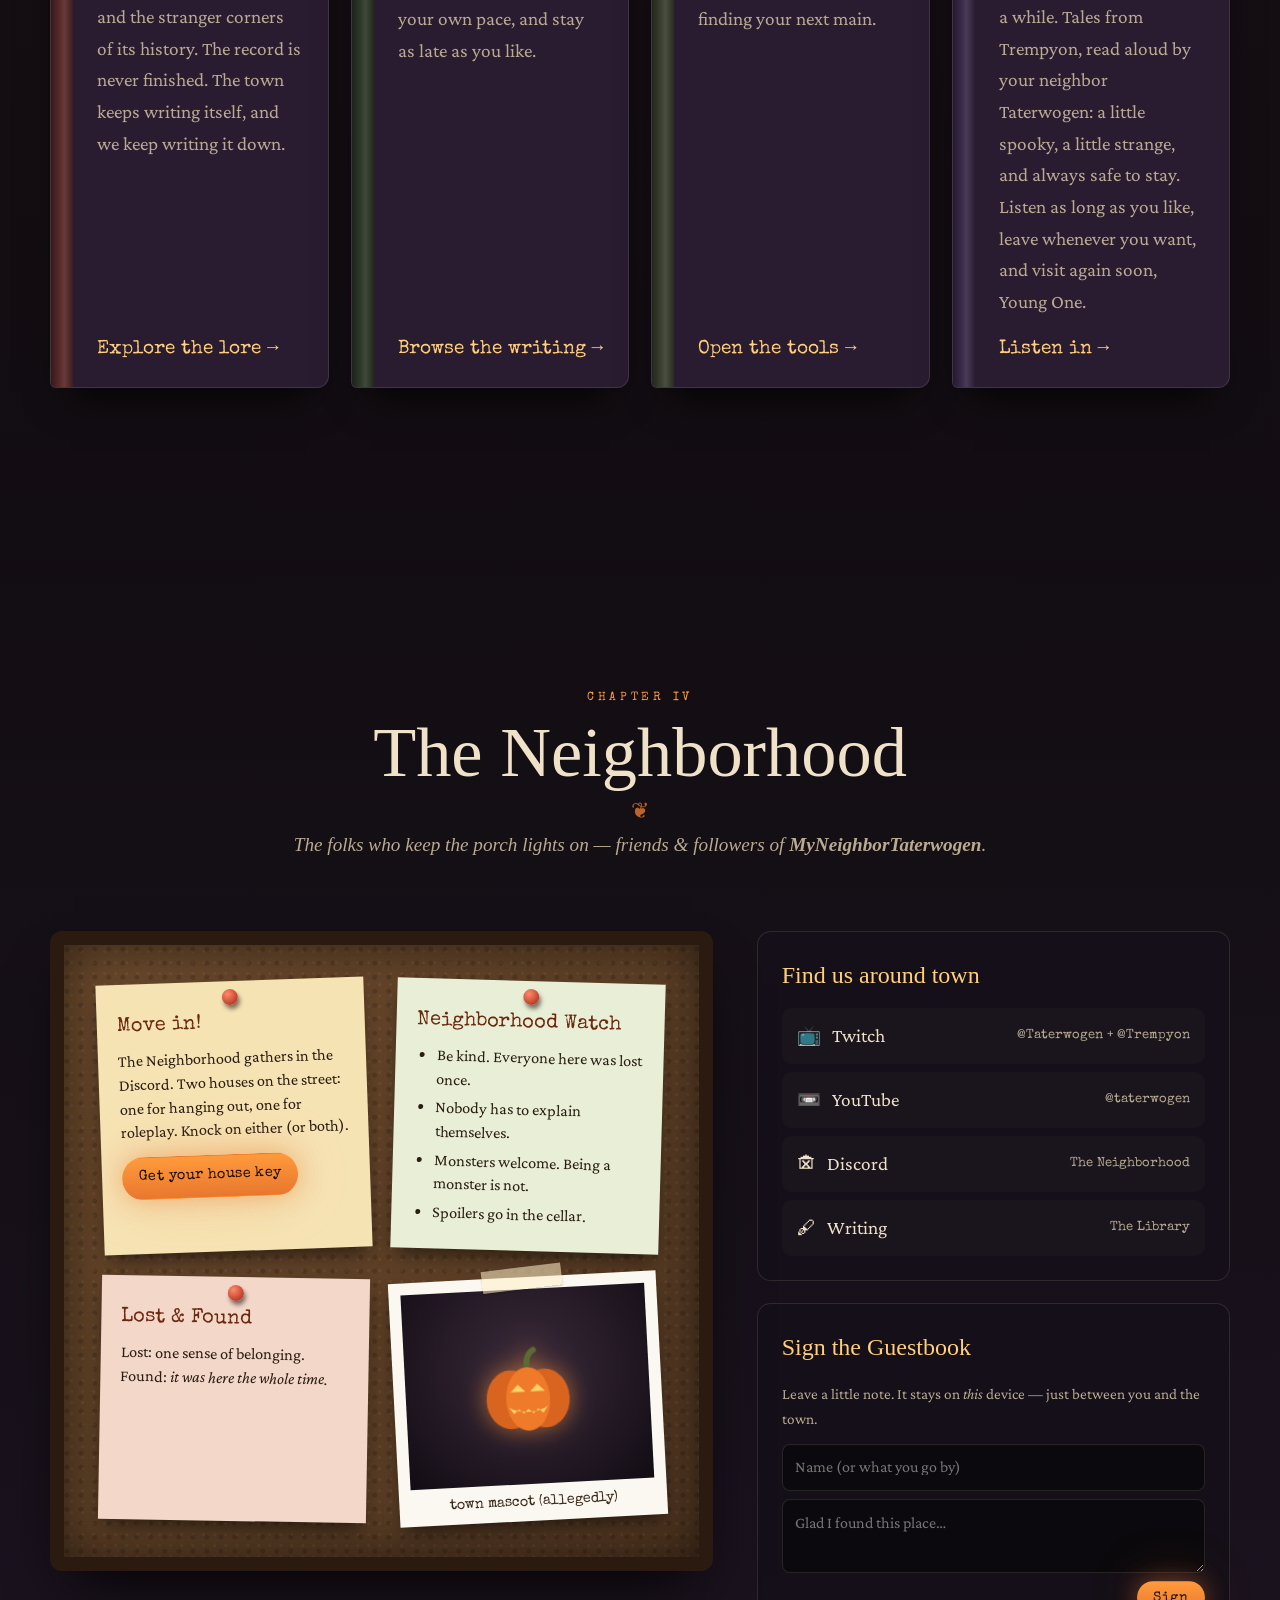
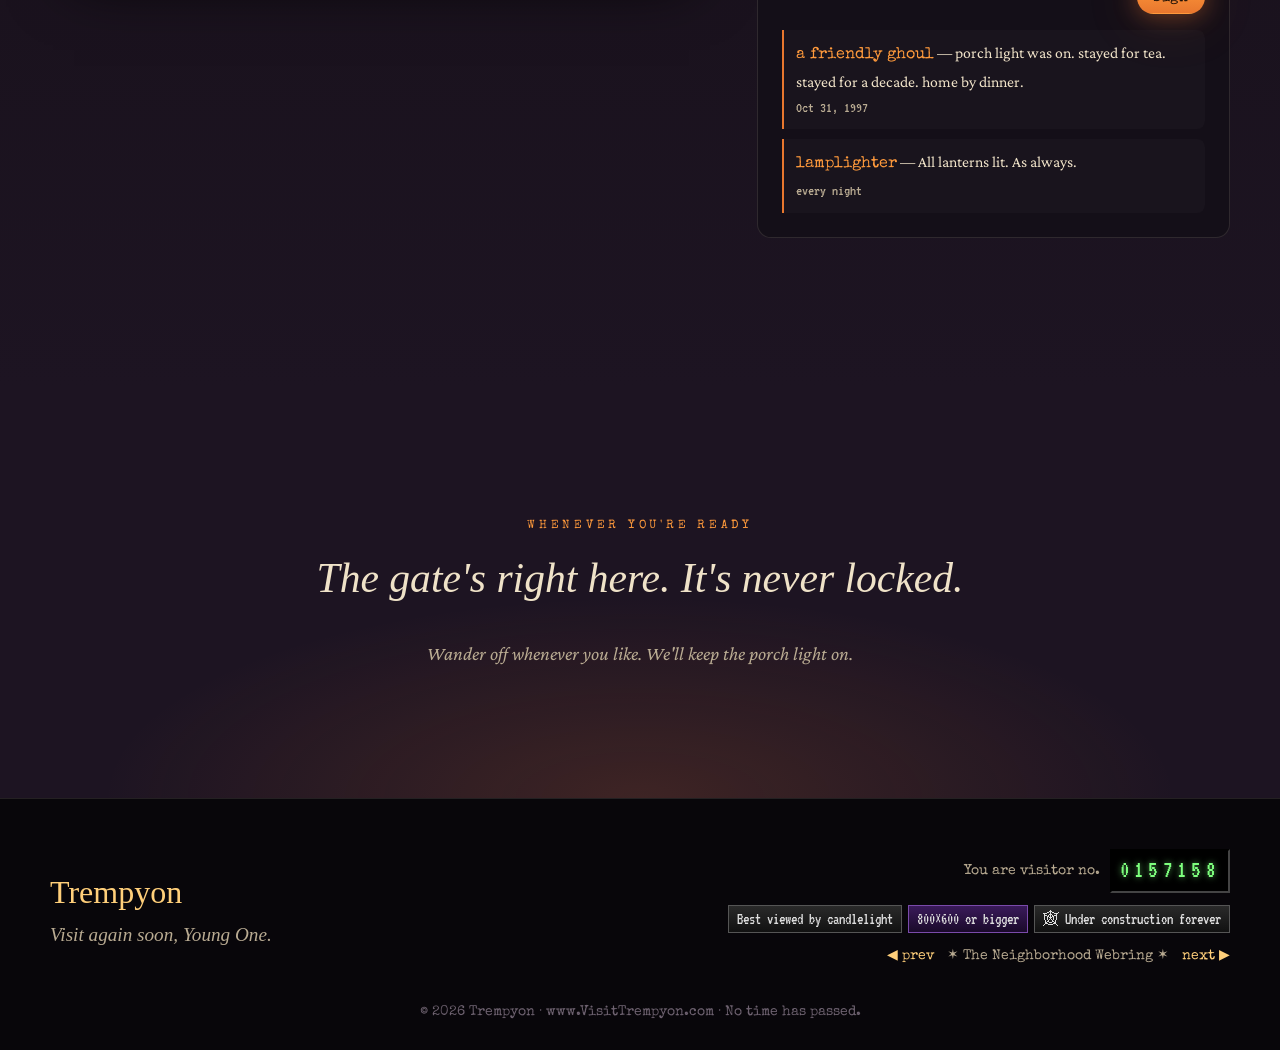
==== commit e05c5eb9: "LIbrary Overhaul" ====
--- a/index.html
+++ b/index.html
@@ -42,7 +42,7 @@
     <nav id="nav-links" class="nav__links" aria-label="Main">
       <a href="#town">The Town</a>
       <a href="#showing">Now Showing</a>
-      <a href="library/index.html#chronicles">The Library</a>
+      <a href="library/index.html#lore">The Library</a>
       <a href="#neighborhood">The Neighborhood</a>
     </nav>
   </header>
@@ -252,19 +252,28 @@
           <article class="book reveal">
             <div class="book__spine" style="--spine:#5b2a2a"></div>
             <div class="book__body">
-              <p class="book__kind">Town Chronicles</p>
+              <p class="book__kind">Lore</p>
               <h3>The Story of Trempyon</h3>
               <p>How the town came to be, who keeps the lanterns lit, and the stranger corners of its history. The record is never finished. The town keeps writing itself, and we keep writing it down.</p>
-              <a class="book__link" href="library/index.html">Open the chronicles →</a>
+              <a class="book__link" href="library/index.html#lore">Explore the lore →</a>
             </div>
           </article>
           <article class="book reveal">
             <div class="book__spine" style="--spine:#2f3a2a"></div>
             <div class="book__body">
-              <p class="book__kind">Miscellaneous</p>
+              <p class="book__kind">Writing</p>
               <h3>Late Night Reading</h3>
               <p>Settle in with stories, notes, and little pieces from the town. Read at your own pace, and stay as late as you like.</p>
-              <a class="book__link" href="library/index.html#radio">Open the shelf →</a>
+              <a class="book__link" href="library/index.html#writing">Browse the writing →</a>
+            </div>
+          </article>
+          <article class="book reveal">
+            <div class="book__spine" style="--spine:#3a4030"></div>
+            <div class="book__body">
+              <p class="book__kind">Tools</p>
+              <h3>Tools</h3>
+              <p>Interactive calculators and quizzes for exploring Warframe builds and finding your next main.</p>
+              <a class="book__link" href="library/index.html#tools">Open the tools →</a>
             </div>
           </article>
           <article class="book reveal">
--- a/css/styles.css
+++ b/css/styles.css
@@ -409,7 +409,7 @@
   content: ""; position: absolute; inset: 0; pointer-events: none;
   background: radial-gradient(ellipse 50% 40% at 50% 0%, rgba(255,190,100,.08), transparent 70%);
 }
-.books { display: grid; grid-template-columns: repeat(3, 1fr); gap: 22px; }
+.books { display: grid; grid-template-columns: repeat(4, 1fr); gap: 22px; }
 .book {
   display: grid; grid-template-columns: 22px 1fr; border-radius: 6px 12px 12px 6px; overflow: hidden;
   background: var(--plum-2); border: 1px solid var(--line);
@@ -625,7 +625,8 @@
 .slip__open { display: inline-block; margin-top: .5rem; font-family: var(--f-type); color: #8e2b2b; text-decoration: none; }
 .slip__open:hover { color: var(--ember); }
 
-.case--radio { border-color: #3a2a24 #2e2019 #4a3428; background: linear-gradient(180deg, rgba(0,0,0,.55), rgba(0,0,0,.2) 60%, rgba(125,200,255,.04)), #15110f; }
+.case--writing { border-color: #3a2a24 #2e2019 #4a3428; background: linear-gradient(180deg, rgba(0,0,0,.55), rgba(0,0,0,.2) 60%, rgba(125,200,255,.04)), #15110f; }
+.case--tools { border-color: #3b3922 #30301d #494126; background: linear-gradient(180deg, rgba(0,0,0,.55), rgba(0,0,0,.2) 60%, rgba(255,190,100,.04)), #17140e; }
 
 /* Tales from Trempyon */
 .podcast {
@@ -672,8 +673,8 @@
 .reader__step { display: grid; text-decoration: none; font-family: var(--f-display); line-height: 1.3; }
 .reader__step span { font-family: var(--f-type); font-size: .78rem; letter-spacing: .14em; text-transform: uppercase; color: var(--bone-dim); }
 .reader__step--next { text-align: right; }
-.reader--radio .reader__from { font-family: var(--f-vt); font-size: 1.25rem; letter-spacing: .08em; color: #ffcf7a; text-shadow: 0 0 8px rgba(255,190,100,.5); }
-.reader--radio .reader__body > p:first-child::first-letter { float: none; font: inherit; padding: 0; color: inherit; }
+.reader--writing .reader__from { font-family: var(--f-vt); font-size: 1.25rem; letter-spacing: .08em; color: #ffcf7a; text-shadow: 0 0 8px rgba(255,190,100,.5); }
+.reader--writing .reader__body > p:first-child::first-letter { float: none; font: inherit; padding: 0; color: inherit; }
 
 @media (max-width: 600px) {
   .podcast { grid-template-columns: 1fr; text-align: center; }
@@ -685,7 +686,8 @@
 /* ---------- responsive ---------- */
 @media (max-width: 980px) {
   .town__grid, .showing__grid, .hood__grid { grid-template-columns: 1fr; }
-  .books { grid-template-columns: 1fr; max-width: 560px; margin-inline: auto; }
+  .books { grid-template-columns: repeat(2, minmax(0, 1fr)); max-width: 760px; margin-inline: auto; }
+  .foot__inner { flex-direction: column; text-align: center;     .books { grid-template-columns: 1fr; max-width: 560px; }
   .foot__inner { flex-direction: column; text-align: center; }
   .foot__retro { justify-items: center; }
   .counter, .badges, .webring { justify-content: center; }
